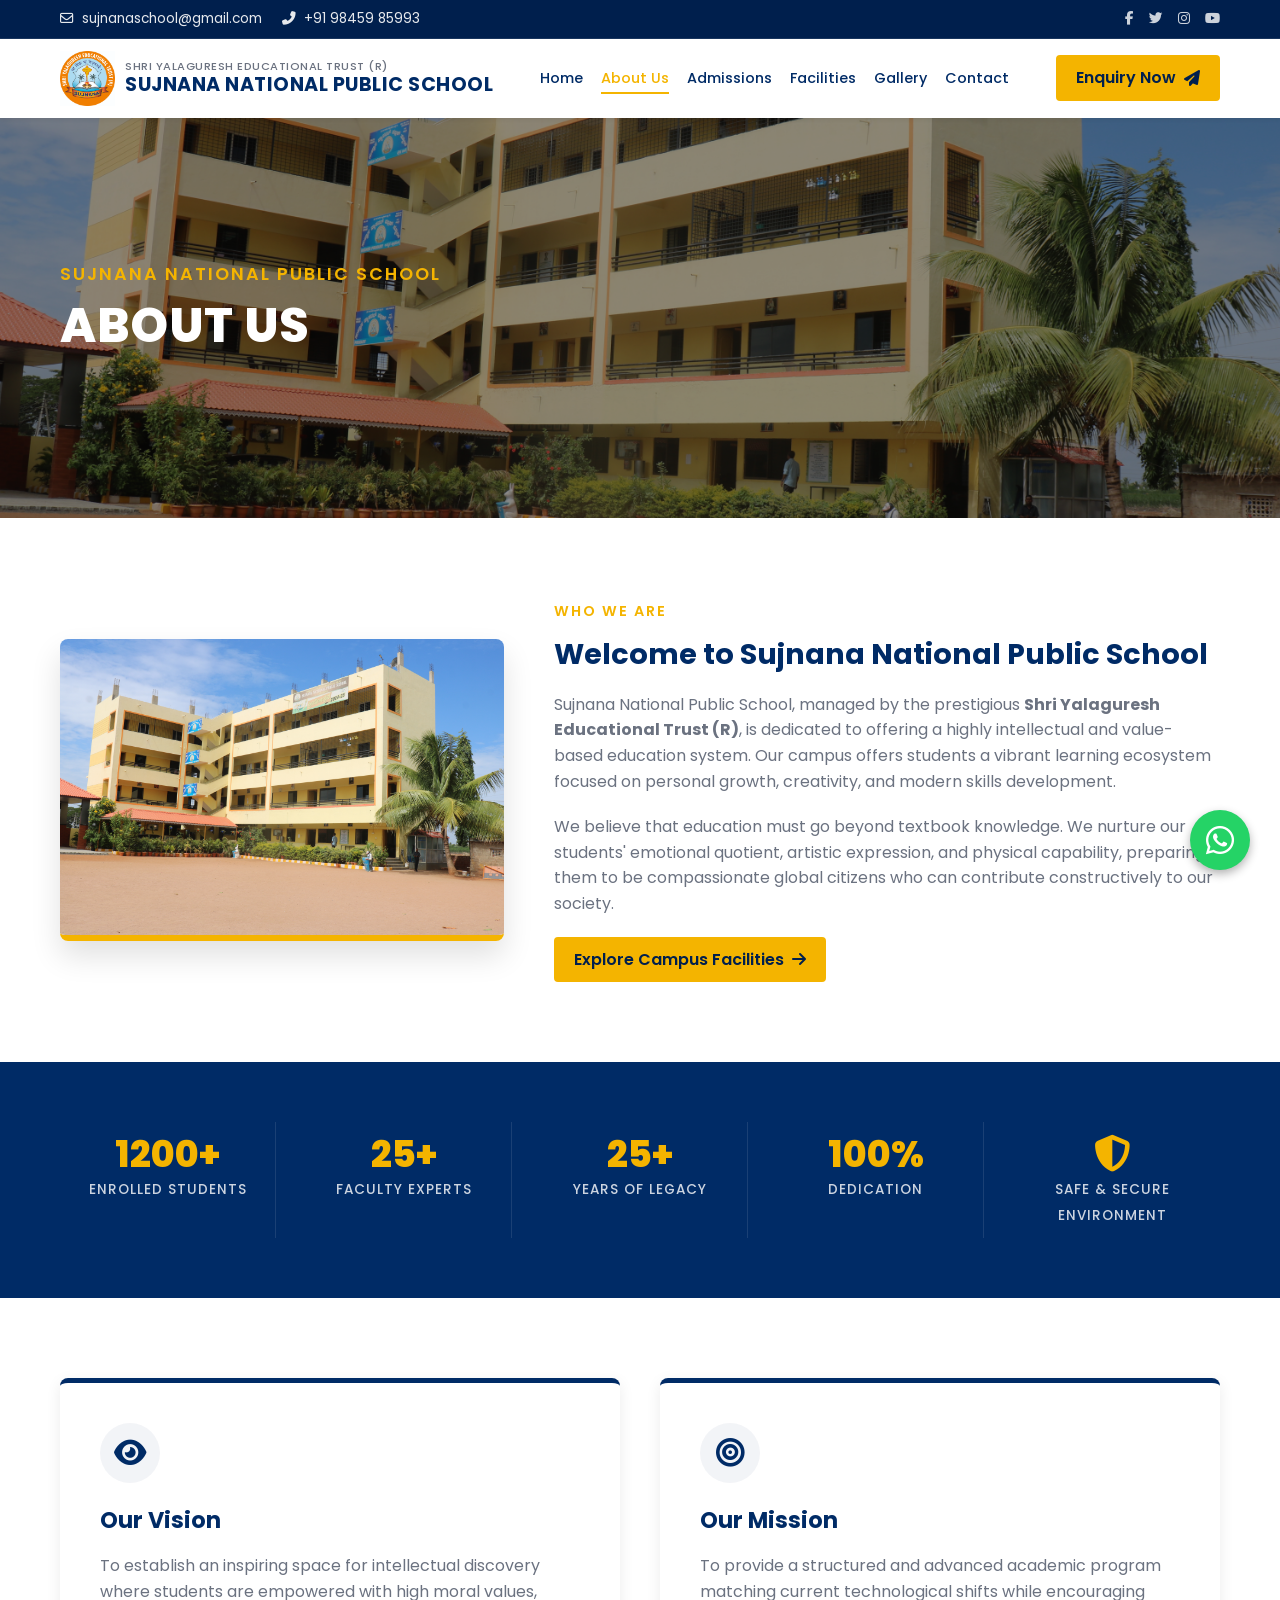
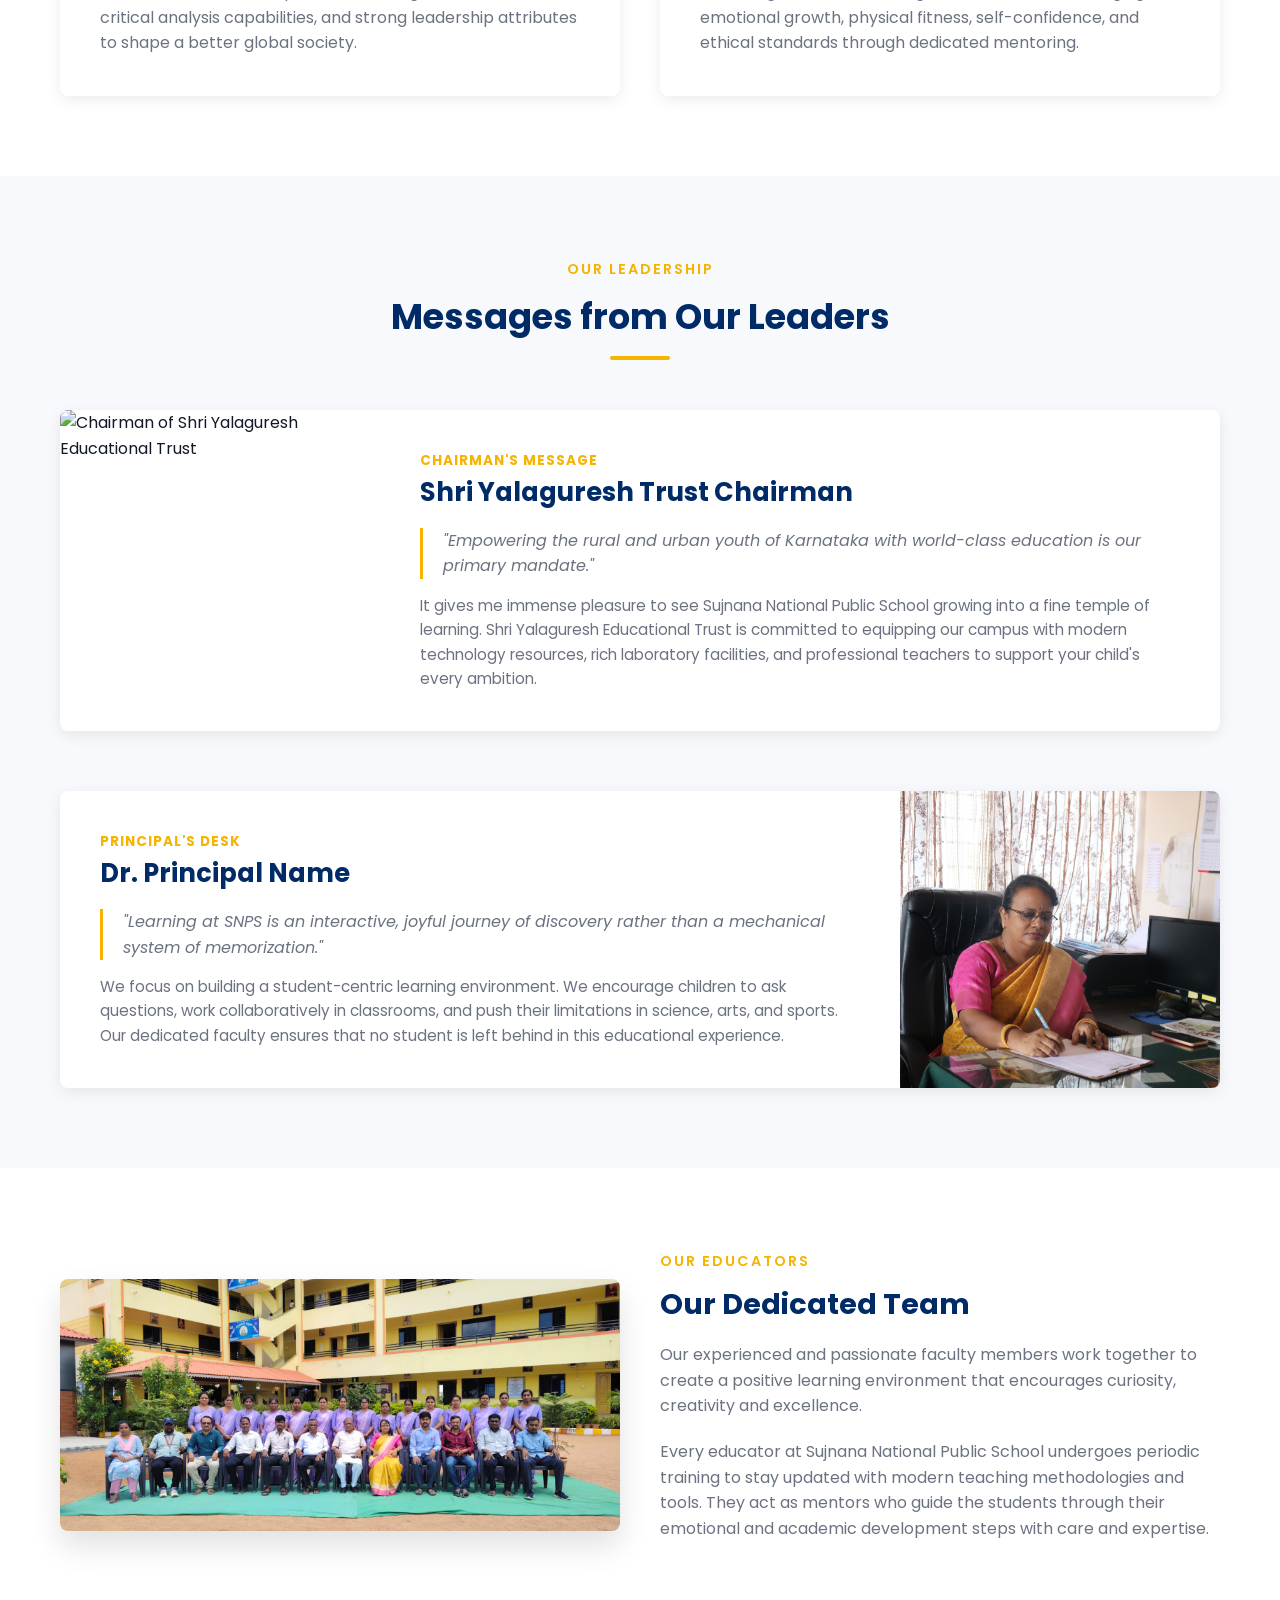
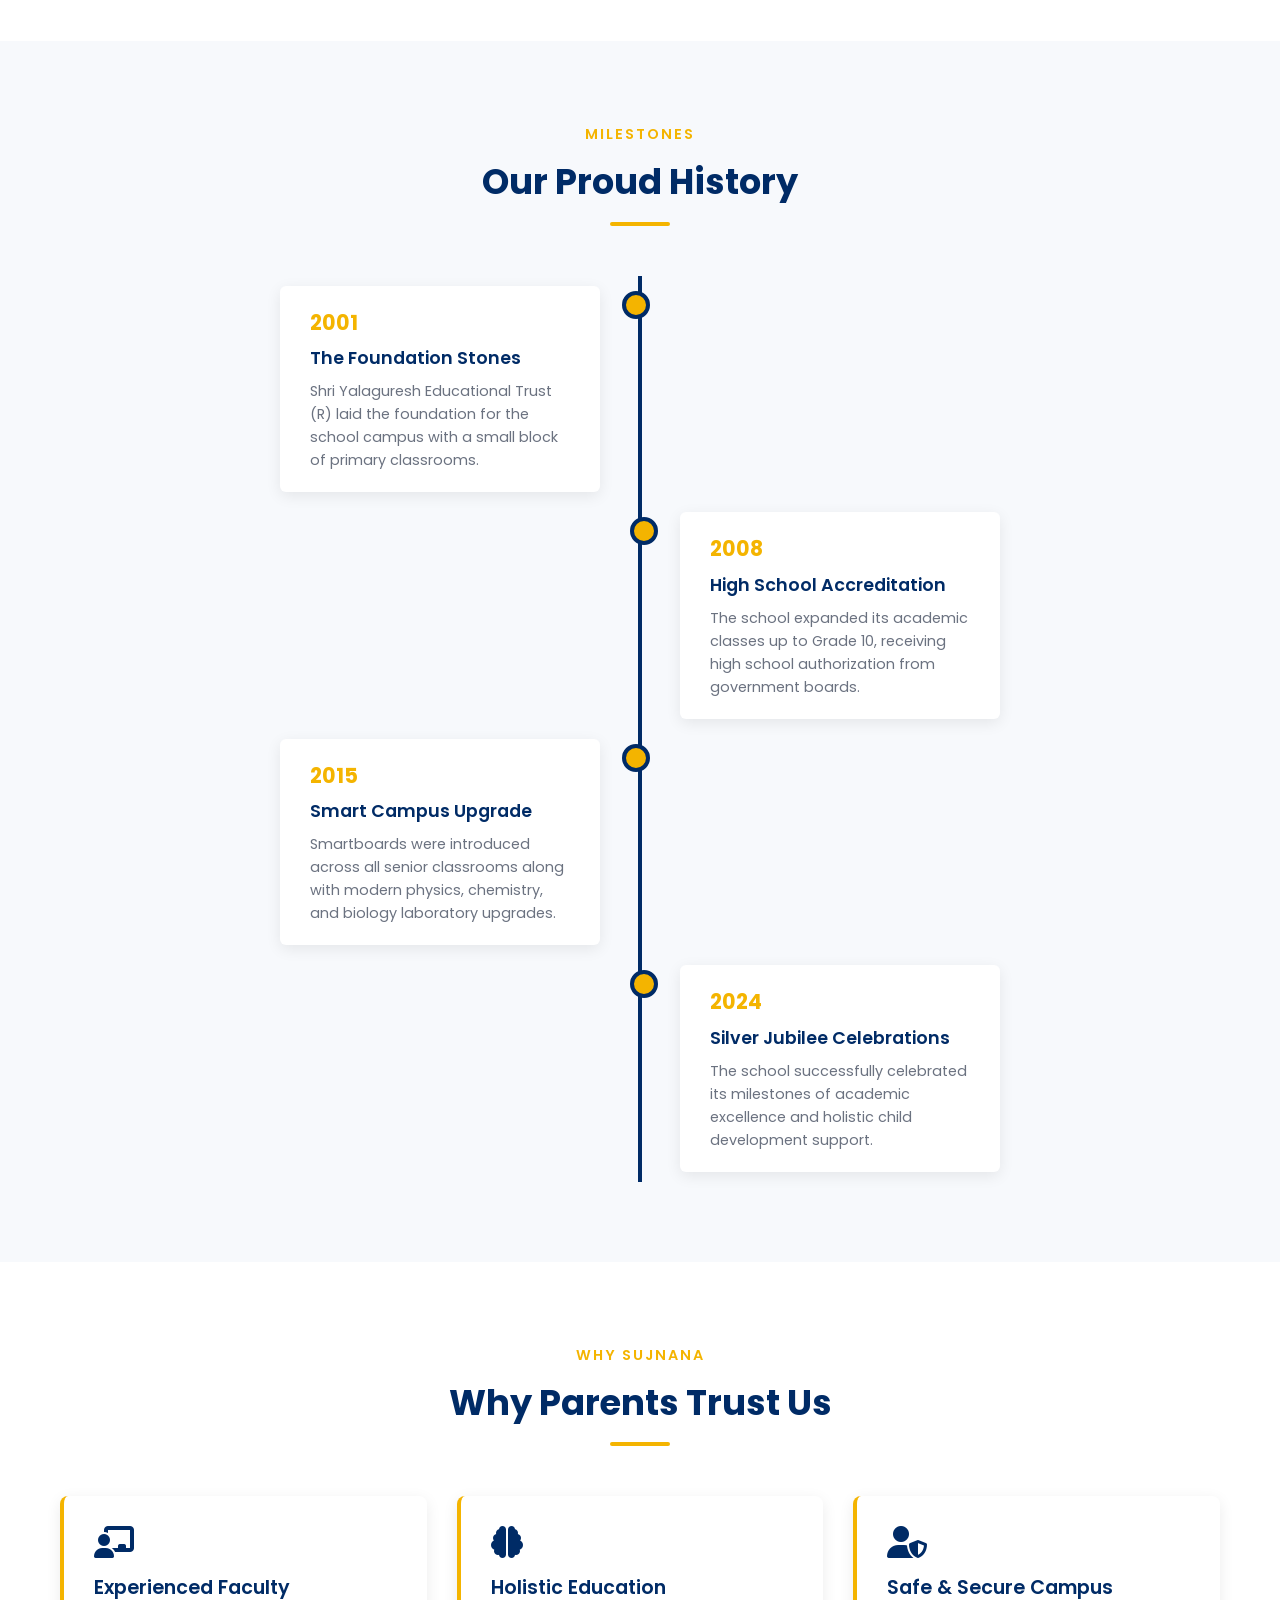
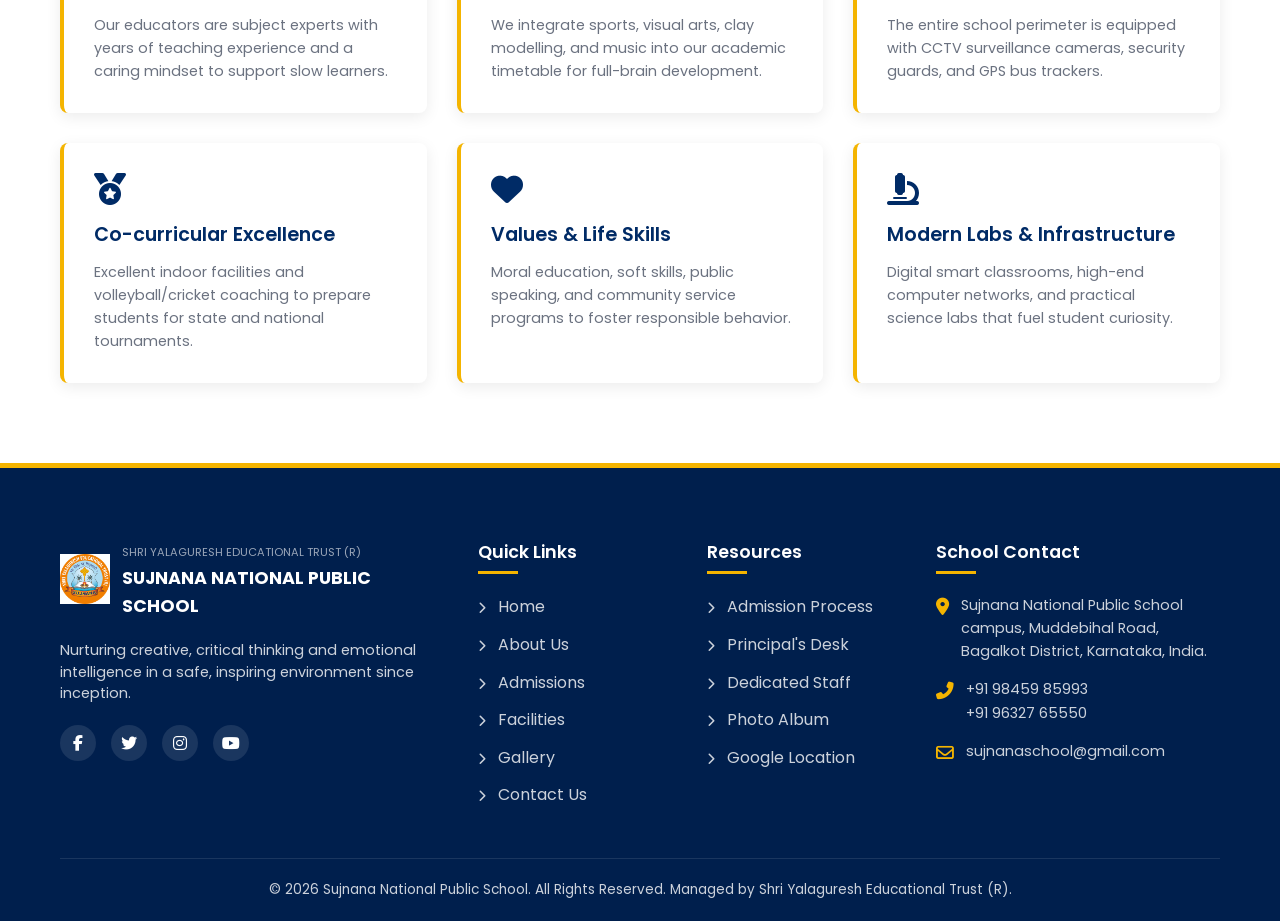
==== about.html @ 105ff8d1 "Initial commit of Sujnana National Public School website" ====
<!DOCTYPE html>
<html lang="en">

<head>
  <meta charset="UTF-8">
  <meta name="viewport" content="width=device-width, initial-scale=1.0">
  <title>About Us | Sujnana National Public School</title>
  <meta name="description"
    content="Discover our history, vision, mission, and the leadership messages from the Chairman and Principal of Sujnana National Public School.">
  <!-- Font Awesome CDN -->
  <link rel="stylesheet" href="https://cdnjs.cloudflare.com/ajax/libs/font-awesome/6.4.0/css/all.min.css">
  <!-- Style Sheet -->
  <link rel="stylesheet" href="css/style.css">
</head>

<body>

  <!-- Common Header -->
  <header>
    <!-- Top Bar -->
    <div class="top-bar">
      <div class="container">
        <div class="top-info">
          <a href="mailto:sujnanaschool@gmail.com"><i class="far fa-envelope"></i> sujnanaschool@gmail.com</a>
          <a href="tel:+919845985993"><i class="fas fa-phone-alt"></i> +91 98459 85993</a>
        </div>
        <div class="top-socials">
          <a href="#" target="_blank" aria-label="Facebook"><i class="fab fa-facebook-f"></i></a>
          <a href="#" target="_blank" aria-label="Twitter"><i class="fab fa-twitter"></i></a>
          <a href="#" target="_blank" aria-label="Instagram"><i class="fab fa-instagram"></i></a>
          <a href="#" target="_blank" aria-label="YouTube"><i class="fab fa-youtube"></i></a>
        </div>
      </div>
    </div>

    <!-- Main Navbar -->
    <div class="navbar-wrapper">
      <div class="container">
        <nav class="navbar">
          <!-- Logo & Brand Info -->
          <a href="index.html" class="logo-container">
            <img src="images/logo.jpeg" alt="Sujnana National Public School Logo" class="logo-img">
            <div class="logo-text">
              <span class="trust-name">Shri Yalaguresh Educational Trust (R)</span>
              <span class="school-name">SUJNANA NATIONAL PUBLIC SCHOOL</span>
            </div>
          </a>

          <!-- Navigation Menu -->
          <ul class="nav-menu">
            <li><a href="index.html" class="nav-link">Home</a></li>
            <li><a href="about.html" class="nav-link">About Us</a></li>
            <li><a href="admissions.html" class="nav-link">Admissions</a></li>
            <li><a href="facilities.html" class="nav-link">Facilities</a></li>
            <li><a href="gallery.html" class="nav-link">Gallery</a></li>
            <li><a href="contact.html" class="nav-link">Contact</a></li>
          </ul>

          <!-- Enquiry Now CTA -->
          <div class="nav-cta">
            <a href="contact.html" class="btn-yellow">Enquiry Now <i class="fas fa-paper-plane"></i></a>
          </div>

          <!-- Hamburger Button for Mobile -->
          <button class="hamburger" aria-label="Toggle Menu">
            <span></span>
            <span></span>
            <span></span>
          </button>
        </nav>
      </div>
    </div>
  </header>

  <!-- Mobile Navigation Drawer -->
  <div class="mobile-nav-overlay"></div>
  <div class="mobile-nav">
    <div class="mobile-menu">
      <a href="index.html" class="mobile-link">Home</a>
      <a href="about.html" class="mobile-link">About Us</a>
      <a href="admissions.html" class="mobile-link">Admissions</a>
      <a href="facilities.html" class="mobile-link">Facilities</a>
      <a href="gallery.html" class="mobile-link">Gallery</a>
      <a href="contact.html" class="mobile-link">Contact</a>
    </div>
    <a href="contact.html" class="btn-yellow" style="width: 100%; justify-content: center; margin-top: 20px;">Enquiry
      Now <i class="fas fa-paper-plane"></i></a>
  </div>

  <!-- Hero Banner -->
  <section class="hero-banner" style="background-image: url('images/IMG_0387.JPG');">
    <div class="container">
      <span class="hero-banner-subtitle">SUJNANA NATIONAL PUBLIC SCHOOL</span>
      <h1 class="hero-banner-title">ABOUT US</h1>
    </div>
  </section>

  <!-- About Intro Description -->
  <section class="about-intro">
    <div class="container">
      <div class="about-intro-grid">
        <img src="images/IMG_0387.JPG" alt="Sujnana School campus building" class="about-intro-image">
        <div class="about-content-text">
          <span class="section-subtitle">Who We Are</span>
          <h3>Welcome to Sujnana National Public School</h3>
          <p>Sujnana National Public School, managed by the prestigious <strong>Shri Yalaguresh Educational Trust
              (R)</strong>, is dedicated to offering a highly intellectual and value-based education system. Our campus
            offers students a vibrant learning ecosystem focused on personal growth, creativity, and modern skills
            development.</p>
          <p>We believe that education must go beyond textbook knowledge. We nurture our students' emotional quotient,
            artistic expression, and physical capability, preparing them to be compassionate global citizens who can
            contribute constructively to our society.</p>
          <a href="facilities.html" class="btn-yellow">Explore Campus Facilities <i class="fas fa-arrow-right"></i></a>
        </div>
      </div>
    </div>
  </section>

  <!-- Stats Grid Repeating -->
  <section class="about-stats" style="padding: 60px 0; background-color: var(--primary); color: var(--white);">
    <div class="container">
      <div class="stats-grid">
        <div class="stat-card">
          <span class="stat-number">1200+</span>
          <span class="stat-label">Enrolled Students</span>
        </div>
        <div class="stat-card">
          <span class="stat-number">25+</span>
          <span class="stat-label">Faculty Experts</span>
        </div>
        <div class="stat-card">
          <span class="stat-number">25+</span>
          <span class="stat-label">Years of Legacy</span>
        </div>
        <div class="stat-card">
          <span class="stat-number">100%</span>
          <span class="stat-label">Dedication</span>
        </div>
        <div class="stat-card">
          <span class="stat-number"><i class="fas fa-shield-alt"></i></span>
          <span class="stat-label">Safe & Secure Environment</span>
        </div>
      </div>
    </div>
  </section>

  <!-- Vision & Mission -->
  <section class="vision-mission">
    <div class="container">
      <div class="vision-mission-grid">
        <!-- Vision -->
        <div class="vision-mission-card">
          <div class="vision-mission-icon"><i class="fas fa-eye"></i></div>
          <h3>Our Vision</h3>
          <p>To establish an inspiring space for intellectual discovery where students are empowered with high moral
            values, critical analysis capabilities, and strong leadership attributes to shape a better global society.
          </p>
        </div>
        <!-- Mission -->
        <div class="vision-mission-card">
          <div class="vision-mission-icon"><i class="fas fa-bullseye"></i></div>
          <h3>Our Mission</h3>
          <p>To provide a structured and advanced academic program matching current technological shifts while
            encouraging emotional growth, physical fitness, self-confidence, and ethical standards through dedicated
            mentoring.</p>
        </div>
      </div>
    </div>
  </section>

  <!-- Leaders' Messages -->
  <section class="leaders-messages" id="principal">
    <div class="container">
      <div class="section-title-wrapper">
        <span class="section-subtitle">Our Leadership</span>
        <h2 class="section-title">Messages from Our Leaders</h2>
      </div>

      <div class="messages-flex">
        <!-- Chairman Message -->
        <div class="message-card">
          <div class="leader-img-wrapper">
            <img src="images/chairman.jpg" alt="Chairman of Shri Yalaguresh Educational Trust" class="leader-img">
          </div>
          <div class="message-content">
            <span class="leader-role">Chairman's Message</span>
            <h3 class="leader-name">Shri Yalaguresh Trust Chairman</h3>
            <p class="leader-quote">"Empowering the rural and urban youth of Karnataka with world-class education is our
              primary mandate."</p>
            <p class="leader-text">It gives me immense pleasure to see Sujnana National Public School growing into a
              fine temple of learning. Shri Yalaguresh Educational Trust is committed to equipping our campus with
              modern technology resources, rich laboratory facilities, and professional teachers to support your child's
              every ambition.</p>
          </div>
        </div>

        <!-- Principal Message -->
        <div class="message-card reverse">
          <div class="leader-img-wrapper">
            <img src="images/Prinicipal.JPG" alt="Principal of Sujnana National Public School" class="leader-img">
          </div>
          <div class="message-content">
            <span class="leader-role">Principal's Desk</span>
            <h3 class="leader-name">Dr. Principal Name</h3>
            <p class="leader-quote">"Learning at SNPS is an interactive, joyful journey of discovery rather than a
              mechanical system of memorization."</p>
            <p class="leader-text">We focus on building a student-centric learning environment. We encourage children to
              ask questions, work collaboratively in classrooms, and push their limitations in science, arts, and
              sports. Our dedicated faculty ensures that no student is left behind in this educational experience.</p>
          </div>
        </div>
      </div>
    </div>
  </section>

  <!-- Dedicated Team Section -->
  <section class="team-section" id="team">
    <div class="container">
      <div class="team-grid">
        <img src="images/staff-group.jpeg" alt="Sujnana National Public School Dedicated Faculty Team"
          class="team-image">
        <div class="team-info">
          <span class="section-subtitle">Our Educators</span>
          <h3>Our Dedicated Team</h3>
          <p>Our experienced and passionate faculty members work together to create a positive learning environment that
            encourages curiosity, creativity and excellence.</p>
          <p>Every educator at Sujnana National Public School undergoes periodic training to stay updated with modern
            teaching methodologies and tools. They act as mentors who guide the students through their emotional and
            academic development steps with care and expertise.</p>
        </div>
      </div>
    </div>
  </section>

  <!-- History Timeline -->
  <section class="history-section">
    <div class="container">
      <div class="section-title-wrapper">
        <span class="section-subtitle">Milestones</span>
        <h2 class="section-title">Our Proud History</h2>
      </div>

      <div class="timeline">
        <!-- Milestone 1 -->
        <div class="timeline-item left">
          <div class="timeline-content">
            <span class="timeline-year">2001</span>
            <h4 class="timeline-title">The Foundation Stones</h4>
            <p class="timeline-desc">Shri Yalaguresh Educational Trust (R) laid the foundation for the school campus
              with a small block of primary classrooms.</p>
          </div>
        </div>
        <!-- Milestone 2 -->
        <div class="timeline-item right">
          <div class="timeline-content">
            <span class="timeline-year">2008</span>
            <h4 class="timeline-title">High School Accreditation</h4>
            <p class="timeline-desc">The school expanded its academic classes up to Grade 10, receiving high school
              authorization from government boards.</p>
          </div>
        </div>
        <!-- Milestone 3 -->
        <div class="timeline-item left">
          <div class="timeline-content">
            <span class="timeline-year">2015</span>
            <h4 class="timeline-title">Smart Campus Upgrade</h4>
            <p class="timeline-desc">Smartboards were introduced across all senior classrooms along with modern physics,
              chemistry, and biology laboratory upgrades.</p>
          </div>
        </div>
        <!-- Milestone 4 -->
        <div class="timeline-item right">
          <div class="timeline-content">
            <span class="timeline-year">2024</span>
            <h4 class="timeline-title">Silver Jubilee Celebrations</h4>
            <p class="timeline-desc">The school successfully celebrated its milestones of academic excellence and
              holistic child development support.</p>
          </div>
        </div>
      </div>
    </div>
  </section>

  <!-- Why Choose Us -->
  <section class="why-choose-us">
    <div class="container">
      <div class="section-title-wrapper">
        <span class="section-subtitle">Why Sujnana</span>
        <h2 class="section-title">Why Parents Trust Us</h2>
      </div>

      <div class="why-grid">
        <!-- Reason 1 -->
        <div class="why-card">
          <i class="fas fa-chalkboard-teacher"></i>
          <h3>Experienced Faculty</h3>
          <p>Our educators are subject experts with years of teaching experience and a caring mindset to support slow
            learners.</p>
        </div>
        <!-- Reason 2 -->
        <div class="why-card">
          <i class="fas fa-brain"></i>
          <h3>Holistic Education</h3>
          <p>We integrate sports, visual arts, clay modelling, and music into our academic timetable for full-brain
            development.</p>
        </div>
        <!-- Reason 3 -->
        <div class="why-card">
          <i class="fas fa-user-shield"></i>
          <h3>Safe & Secure Campus</h3>
          <p>The entire school perimeter is equipped with CCTV surveillance cameras, security guards, and GPS bus
            trackers.</p>
        </div>
        <!-- Reason 4 -->
        <div class="why-card">
          <i class="fas fa-medal"></i>
          <h3>Co-curricular Excellence</h3>
          <p>Excellent indoor facilities and volleyball/cricket coaching to prepare students for state and national
            tournaments.</p>
        </div>
        <!-- Reason 5 -->
        <div class="why-card">
          <i class="fas fa-heart"></i>
          <h3>Values & Life Skills</h3>
          <p>Moral education, soft skills, public speaking, and community service programs to foster responsible
            behavior.</p>
        </div>
        <!-- Reason 6 -->
        <div class="why-card">
          <i class="fas fa-microscope"></i>
          <h3>Modern Labs & Infrastructure</h3>
          <p>Digital smart classrooms, high-end computer networks, and practical science labs that fuel student
            curiosity.</p>
        </div>
      </div>
    </div>
  </section>

  <!-- Common Footer -->
  <footer class="footer">
    <div class="container">
      <div class="footer-grid">
        <div class="footer-col-about">
          <div class="footer-logo-container">
            <img src="images/logo.jpeg" alt="SNPS Logo" class="footer-logo-img">
            <div>
              <span class="footer-trust-name">Shri Yalaguresh Educational Trust (R)</span>
              <h4 class="footer-school-name">SUJNANA NATIONAL PUBLIC SCHOOL</h4>
            </div>
          </div>
          <p class="footer-tagline">Nurturing creative, critical thinking and emotional intelligence in a safe,
            inspiring environment since inception.</p>
          <div class="footer-socials">
            <a href="#" target="_blank" aria-label="Facebook"><i class="fab fa-facebook-f"></i></a>
            <a href="#" target="_blank" aria-label="Twitter"><i class="fab fa-twitter"></i></a>
            <a href="#" target="_blank" aria-label="Instagram"><i class="fab fa-instagram"></i></a>
            <a href="#" target="_blank" aria-label="YouTube"><i class="fab fa-youtube"></i></a>
          </div>
        </div>

        <div>
          <h4 class="footer-col-title">Quick Links</h4>
          <ul class="footer-links">
            <li><a href="index.html"><i class="fas fa-chevron-right" style="font-size: 0.75rem; margin-right: 8px;"></i>
                Home</a></li>
            <li><a href="about.html"><i class="fas fa-chevron-right" style="font-size: 0.75rem; margin-right: 8px;"></i>
                About Us</a></li>
            <li><a href="admissions.html"><i class="fas fa-chevron-right"
                  style="font-size: 0.75rem; margin-right: 8px;"></i> Admissions</a></li>
            <li><a href="facilities.html"><i class="fas fa-chevron-right"
                  style="font-size: 0.75rem; margin-right: 8px;"></i> Facilities</a></li>
            <li><a href="gallery.html"><i class="fas fa-chevron-right"
                  style="font-size: 0.75rem; margin-right: 8px;"></i> Gallery</a></li>
            <li><a href="contact.html"><i class="fas fa-chevron-right"
                  style="font-size: 0.75rem; margin-right: 8px;"></i> Contact Us</a></li>
          </ul>
        </div>

        <div>
          <h4 class="footer-col-title">Resources</h4>
          <ul class="footer-links">
            <li><a href="admissions.html#process"><i class="fas fa-chevron-right"
                  style="font-size: 0.75rem; margin-right: 8px;"></i> Admission Process</a></li>
            <li><a href="about.html#principal"><i class="fas fa-chevron-right"
                  style="font-size: 0.75rem; margin-right: 8px;"></i> Principal's Desk</a></li>
            <li><a href="about.html#team"><i class="fas fa-chevron-right"
                  style="font-size: 0.75rem; margin-right: 8px;"></i> Dedicated Staff</a></li>
            <li><a href="gallery.html#photos"><i class="fas fa-chevron-right"
                  style="font-size: 0.75rem; margin-right: 8px;"></i> Photo Album</a></li>
            <li><a href="contact.html#map"><i class="fas fa-chevron-right"
                  style="font-size: 0.75rem; margin-right: 8px;"></i> Google Location</a></li>
          </ul>
        </div>

        <div>
          <h4 class="footer-col-title">School Contact</h4>
          <div class="footer-contact-info">
            <div class="footer-contact-item">
              <i class="fas fa-map-marker-alt"></i>
              <span>Sujnana National Public School campus, Muddebihal Road, Bagalkot District, Karnataka, India.</span>
            </div>
            <div class="footer-contact-item">
              <i class="fas fa-phone-alt"></i>
              <span>+91 98459 85993<br>+91 96327 65550</span>
            </div>
            <div class="footer-contact-item">
              <i class="far fa-envelope"></i>
              <span>sujnanaschool@gmail.com</span>
            </div>
          </div>
        </div>
      </div>

      <div class="footer-bottom">
        <p>&copy; 2026 Sujnana National Public School. All Rights Reserved. Managed by Shri Yalaguresh Educational Trust
          (R).</p>
      </div>
    </div>
  </footer>

  <!-- Floating WhatsApp Widget -->
  <a href="https://wa.me/919845985993" class="whatsapp-float" target="_blank" aria-label="WhatsApp Contact">
    <i class="fab fa-whatsapp"></i>
  </a>

  <!-- Back to Top Button -->
  <button class="back-to-top" aria-label="Back to Top">
    <i class="fas fa-chevron-up"></i>
  </button>

  <script src="js/script.js"></script>
</body>

</html>
---- css/style.css ----
/* Sujnana National Public School - style.css */
@import url('https://fonts.googleapis.com/css2?family=Poppins:wght@300;400;500;600;700;800&display=swap');

:root {
  --primary: #002b66;
  --primary-rgb: 0, 43, 102;
  --dark: #001f4d;
  --yellow: #f4b400;
  --yellow-hover: #d99e00;
  --white: #ffffff;
  --light: #f7f9fc;
  --text: #111827;
  --text-muted: #6b7280;
  --border: #e5e7eb;
  --shadow-sm: 0 2px 4px rgba(0,0,0,0.05);
  --shadow: 0 4px 15px rgba(0,0,0,0.08);
  --shadow-lg: 0 15px 30px rgba(0,0,0,0.12);
  --transition: all 0.3s cubic-bezier(0.4, 0, 0.2, 1);
  --font: 'Poppins', sans-serif;
  --max-width: 1200px;
}

/* Reset and Global Styles */
* {
  margin: 0;
  padding: 0;
  box-sizing: border-box;
}

html {
  scroll-behavior: smooth;
}

body {
  font-family: var(--font);
  color: var(--text);
  background-color: var(--white);
  line-height: 1.6;
  overflow-x: hidden;
}

a {
  text-decoration: none;
  color: inherit;
  transition: var(--transition);
}

img {
  max-width: 100%;
  height: auto;
  display: block;
}

ul {
  list-style: none;
}

button, input, select, textarea {
  font-family: inherit;
  font-size: inherit;
}

/* Container */
.container {
  width: 100%;
  max-width: var(--max-width);
  margin: 0 auto;
  padding: 0 20px;
}

/* Section Common Styles */
section {
  padding: 80px 0;
}

.section-title-wrapper {
  text-align: center;
  margin-bottom: 50px;
}

.section-subtitle {
  color: var(--yellow);
  font-weight: 600;
  text-transform: uppercase;
  letter-spacing: 2px;
  font-size: 0.9rem;
  margin-bottom: 8px;
  display: inline-block;
}

.section-title {
  color: var(--primary);
  font-size: 2.2rem;
  font-weight: 700;
  position: relative;
  padding-bottom: 15px;
}

.section-title::after {
  content: '';
  position: absolute;
  bottom: 0;
  left: 50%;
  transform: translateX(-50%);
  width: 60px;
  height: 4px;
  background-color: var(--yellow);
  border-radius: 2px;
}

/* Common Header Styles */
header {
  position: relative;
  z-index: 1000;
}

/* Top Bar */
.top-bar {
  background-color: var(--dark);
  color: var(--white);
  padding: 8px 0;
  font-size: 0.85rem;
  border-bottom: 1px solid rgba(255, 255, 255, 0.1);
}

.top-bar .container {
  display: flex;
  justify-content: space-between;
  align-items: center;
}

.top-info {
  display: flex;
  gap: 20px;
}

.top-info a {
  display: flex;
  align-items: center;
  gap: 8px;
  opacity: 0.9;
}

.top-info a:hover {
  color: var(--yellow);
  opacity: 1;
}

.top-socials {
  display: flex;
  gap: 15px;
}

.top-socials a {
  opacity: 0.8;
}

.top-socials a:hover {
  color: var(--yellow);
  opacity: 1;
  transform: translateY(-2px);
}

/* Main Navbar */
.navbar-wrapper {
  background-color: var(--white);
  box-shadow: var(--shadow-sm);
  position: sticky;
  top: 0;
  z-index: 999;
}

.navbar-wrapper.sticky {
  box-shadow: var(--shadow);
  border-bottom: 2px solid var(--yellow);
}

.navbar {
  display: flex;
  justify-content: space-between;
  align-items: center;
  padding: 12px 0;
  width: 100%;
}

.logo-container {
  display: flex;
  align-items: center;
  gap: 10px;
  flex-shrink: 0;
}

.logo-img {
  height: 55px;
  width: auto;
  flex-shrink: 0;
}

.logo-text {
  display: flex;
  flex-direction: column;
}

.trust-name {
  font-size: 0.7rem;
  font-weight: 500;
  color: var(--text-muted);
  text-transform: uppercase;
  letter-spacing: 0.5px;
  line-height: 1.2;
}

.school-name {
  font-size: 1.2rem;
  font-weight: 700;
  color: var(--primary);
  line-height: 1.2;
  letter-spacing: 0.5px;
  white-space: nowrap;
}

/* Navigation Links */
.nav-menu {
  display: flex;
  align-items: center;
  gap: 18px;
  flex-shrink: 0;
}

.nav-link {
  color: var(--primary);
  font-weight: 500;
  font-size: 0.9rem;
  position: relative;
  padding: 6px 0;
  white-space: nowrap;
}

.nav-link::after {
  content: '';
  position: absolute;
  bottom: 0;
  left: 0;
  width: 0;
  height: 2px;
  background-color: var(--yellow);
  transition: var(--transition);
}

.nav-link:hover::after,
.nav-link.active::after {
  width: 100%;
}

.nav-link.active {
  color: var(--yellow);
}

/* Header CTAs */
.nav-cta {
  display: flex;
  align-items: center;
  gap: 15px;
  flex-shrink: 0;
}

.btn-yellow {
  background-color: var(--yellow);
  color: var(--dark);
  font-weight: 600;
  padding: 8px 18px;
  border-radius: 4px;
  border: 2px solid var(--yellow);
  cursor: pointer;
  display: inline-flex;
  align-items: center;
  justify-content: center;
  gap: 8px;
  white-space: nowrap;
}

.btn-yellow:hover {
  background-color: transparent;
  color: var(--primary);
  border-color: var(--yellow);
}

.btn-primary {
  background-color: var(--primary);
  color: var(--white);
  font-weight: 600;
  padding: 10px 24px;
  border-radius: 4px;
  border: 2px solid var(--primary);
  cursor: pointer;
  display: inline-flex;
  align-items: center;
  gap: 8px;
}

.btn-primary:hover {
  background-color: transparent;
  color: var(--primary);
}

/* Mobile Hamburger Menu */
.hamburger {
  display: none;
  cursor: pointer;
  background: transparent;
  border: none;
  padding: 8px;
  z-index: 1005;
  outline: none;
  flex-direction: column;
  justify-content: center;
  align-items: center;
}

.hamburger span {
  display: block;
  width: 25px;
  height: 3px;
  background-color: var(--primary);
  margin-bottom: 5px;
  transition: var(--transition);
  transform-origin: center;
}

.hamburger span:last-child {
  margin-bottom: 0;
}

/* Active Hamburger X Animation */
.hamburger.active span:nth-child(1) {
  transform: translateY(8px) rotate(45deg);
}

.hamburger.active span:nth-child(2) {
  opacity: 0;
}

.hamburger.active span:nth-child(3) {
  transform: translateY(-8px) rotate(-45deg);
}

/* Mobile Navigation Overlay */
.mobile-nav {
  position: fixed;
  top: 0;
  right: -100%;
  width: 80%;
  max-width: 320px;
  height: 100vh;
  background-color: var(--white);
  z-index: 1000;
  box-shadow: var(--shadow-lg);
  padding: 80px 30px 40px;
  display: flex;
  flex-direction: column;
  gap: 30px;
  transition: var(--transition);
}

.mobile-nav.active {
  right: 0;
}

.mobile-nav-overlay {
  position: fixed;
  top: 0;
  left: 0;
  width: 100%;
  height: 100vh;
  background-color: rgba(0,0,0,0.5);
  z-index: 999;
  opacity: 0;
  visibility: hidden;
  transition: var(--transition);
}

.mobile-nav-overlay.active {
  opacity: 1;
  visibility: visible;
}

.mobile-menu {
  display: flex;
  flex-direction: column;
  gap: 20px;
}

.mobile-link {
  font-size: 1.1rem;
  font-weight: 600;
  color: var(--primary);
  display: block;
  padding-bottom: 5px;
  border-bottom: 1px solid var(--border);
}

.mobile-link.active {
  color: var(--yellow);
  border-bottom-color: var(--yellow);
}

/* Hero Banner Layout */
.hero-banner {
  height: 400px;
  background-size: cover;
  background-position: center;
  position: relative;
  display: flex;
  align-items: center;
  color: var(--white);
}

.hero-banner::before {
  content: '';
  position: absolute;
  top: 0;
  left: 0;
  width: 100%;
  height: 100%;
  background: rgba(0, 0, 0, 0.45);
}

.hero-banner .container {
  position: relative;
  z-index: 10;
}

.hero-banner-title {
  font-size: 3rem;
  font-weight: 800;
  text-transform: uppercase;
  margin-bottom: 10px;
  letter-spacing: 1px;
}

.hero-banner-subtitle {
  color: var(--yellow);
  font-size: 1.1rem;
  font-weight: 600;
  letter-spacing: 2px;
  text-transform: uppercase;
}

/* Common Footer */
.footer {
  background-color: var(--dark);
  color: rgba(255,255,255,0.8);
  padding: 70px 0 20px;
  border-top: 5px solid var(--yellow);
}

.footer-grid {
  display: grid;
  grid-template-columns: 2fr 1fr 1fr 1.5fr;
  gap: 40px;
  margin-bottom: 50px;
}

.footer-col-about {
  display: flex;
  flex-direction: column;
  gap: 20px;
}

.footer-logo-container {
  display: flex;
  align-items: center;
  gap: 12px;
}

.footer-logo-img {
  height: 50px;
  width: auto;
}

.footer-trust-name {
  font-size: 0.7rem;
  color: rgba(255,255,255,0.6);
  text-transform: uppercase;
}

.footer-school-name {
  font-size: 1.1rem;
  font-weight: 700;
  color: var(--white);
}

.footer-tagline {
  font-size: 0.9rem;
  line-height: 1.5;
}

.footer-socials {
  display: flex;
  gap: 15px;
}

.footer-socials a {
  display: flex;
  justify-content: center;
  align-items: center;
  width: 36px;
  height: 36px;
  background-color: rgba(255,255,255,0.1);
  border-radius: 50%;
  color: var(--white);
}

.footer-socials a:hover {
  background-color: var(--yellow);
  color: var(--dark);
  transform: translateY(-3px);
}

.footer-col-title {
  color: var(--white);
  font-size: 1.1rem;
  font-weight: 600;
  margin-bottom: 20px;
  position: relative;
  padding-bottom: 8px;
}

.footer-col-title::after {
  content: '';
  position: absolute;
  bottom: 0;
  left: 0;
  width: 40px;
  height: 3px;
  background-color: var(--yellow);
}

.footer-links {
  display: flex;
  flex-direction: column;
  gap: 12px;
}

.footer-links a:hover {
  color: var(--yellow);
  padding-left: 5px;
}

.footer-contact-info {
  display: flex;
  flex-direction: column;
  gap: 15px;
}

.footer-contact-item {
  display: flex;
  align-items: flex-start;
  gap: 12px;
  font-size: 0.9rem;
}

.footer-contact-item i {
  color: var(--yellow);
  font-size: 1.1rem;
  margin-top: 4px;
}

.footer-bottom {
  text-align: center;
  padding-top: 20px;
  border-top: 1px solid rgba(255,255,255,0.1);
  font-size: 0.85rem;
}

/* Floating WhatsApp Button */
.whatsapp-float {
  position: fixed;
  bottom: 30px;
  right: 30px;
  background-color: #25d366;
  color: white;
  width: 60px;
  height: 60px;
  border-radius: 50%;
  display: flex;
  justify-content: center;
  align-items: center;
  box-shadow: 0 4px 10px rgba(0,0,0,0.3);
  z-index: 998;
  font-size: 2rem;
  transition: var(--transition);
}

.whatsapp-float:hover {
  transform: scale(1.1) rotate(10deg);
  background-color: #20ba5a;
}

/* Back to Top Button */
.back-to-top {
  position: fixed;
  bottom: 100px;
  right: 30px;
  background-color: var(--primary);
  color: var(--white);
  width: 45px;
  height: 45px;
  border-radius: 50%;
  display: flex;
  justify-content: center;
  align-items: center;
  box-shadow: 0 4px 10px rgba(0,0,0,0.2);
  z-index: 998;
  font-size: 1.2rem;
  opacity: 0;
  visibility: hidden;
  transition: var(--transition);
  border: none;
  cursor: pointer;
}

.back-to-top.show {
  opacity: 1;
  visibility: visible;
}

.back-to-top:hover {
  background-color: var(--yellow);
  color: var(--dark);
  transform: translateY(-3px);
}


/* ==================== HOME PAGE ==================== */

/* Hero Banner Home */
/* Hero Banner Home */
.home-hero {
  height: 650px;
  position: relative;
  display: flex;
  align-items: center;
  color: var(--white);
  overflow: hidden;
}

/* Dark Overlay on video and images (no blue tint) */
.hero-overlay {
  position: absolute;
  top: 0;
  left: 0;
  width: 100%;
  height: 100%;
  background: rgba(0, 0, 0, 0.45);
  z-index: 2;
  pointer-events: none;
  transition: opacity 0.8s ease, visibility 0.8s ease;
}

.hero-overlay.hidden {
  opacity: 0;
  visibility: hidden;
}

/* Background Video Styling */
.hero-bg-video {
  position: absolute;
  top: 0;
  left: 0;
  width: 100%;
  height: 100%;
  object-fit: cover;
  z-index: 1;
  opacity: 0;
  transition: opacity 0.8s ease-in-out;
}

.hero-bg-video.active {
  opacity: 1;
}

/* Background Image Slider */
.hero-slider {
  position: absolute;
  top: 0;
  left: 0;
  width: 100%;
  height: 100%;
  z-index: 1;
}

.hero-slide {
  position: absolute;
  top: 0;
  left: 0;
  width: 100%;
  height: 100%;
  background-size: cover;
  background-position: center;
  opacity: 0;
  transition: opacity 0.8s ease-in-out;
}

.hero-slide.active {
  opacity: 1;
}

/* Hero Content z-index adjustment */
.hero-content-container {
  position: relative;
  z-index: 3;
  max-width: 900px;
  transition: opacity 0.8s ease, visibility 0.8s ease;
}

.hero-content-container.hidden {
  opacity: 0;
  visibility: hidden;
}

/* Slider Navigation UI */
.hero-slider-nav {
  position: absolute;
  bottom: 40px;
  left: 50%;
  transform: translateX(-50%);
  display: flex;
  align-items: center;
  gap: 20px;
  z-index: 4;
  opacity: 0;
  visibility: hidden;
  transition: opacity 0.5s ease, visibility 0.5s ease;
}

.hero-slider-nav.active {
  opacity: 1;
  visibility: visible;
}

.hero-nav-arrow {
  background: transparent;
  border: 1.5px solid rgba(255, 255, 255, 0.4);
  color: var(--white);
  width: 40px;
  height: 40px;
  border-radius: 50%;
  cursor: pointer;
  display: flex;
  justify-content: center;
  align-items: center;
  transition: var(--transition);
}

.hero-nav-arrow:hover {
  border-color: var(--yellow);
  color: var(--yellow);
  background-color: rgba(255, 255, 255, 0.05);
}

.hero-slider-dots {
  display: flex;
  gap: 8px;
}

.hero-dot {
  width: 10px;
  height: 10px;
  border-radius: 50%;
  background-color: rgba(255, 255, 255, 0.4);
  cursor: pointer;
  transition: var(--transition);
}

.hero-dot.active {
  background-color: var(--yellow);
  width: 25px;
  border-radius: 5px;
}

.home-hero-badge {
  background-color: var(--yellow);
  color: var(--dark);
  padding: 6px 15px;
  font-weight: 700;
  font-size: 0.85rem;
  text-transform: uppercase;
  letter-spacing: 2px;
  border-radius: 4px;
  display: inline-block;
  margin-bottom: 20px;
}

.home-hero h1 {
  font-size: 3.5rem;
  line-height: 1.2;
  font-weight: 800;
  margin-bottom: 20px;
  text-transform: uppercase;
}

.home-hero p {
  font-size: 1.2rem;
  margin-bottom: 35px;
  opacity: 0.9;
  font-weight: 300;
}

/* Stats Section */
.stats {
  background-color: var(--primary);
  color: var(--white);
  padding: 60px 0;
  position: relative;
  margin-top: -50px;
  z-index: 20;
  border-radius: 8px;
  box-shadow: var(--shadow-lg);
}

.stats-grid {
  display: grid;
  grid-template-columns: repeat(5, 1fr);
  gap: 20px;
  text-align: center;
}

.stat-card {
  border-right: 1px solid rgba(255, 255, 255, 0.1);
  padding: 10px 0;
}

.stat-card:last-child {
  border-right: none;
}

.stat-number {
  font-size: 2.3rem;
  font-weight: 800;
  color: var(--yellow);
  display: block;
  line-height: 1.2;
}

.stat-label {
  font-size: 0.85rem;
  text-transform: uppercase;
  letter-spacing: 1px;
  color: rgba(255, 255, 255, 0.8);
  font-weight: 500;
}

/* SSLC Toppers Section */
.toppers-grid {
  display: grid;
  grid-template-columns: repeat(5, 1fr);
  gap: 20px;
  margin-bottom: 40px;
}

.topper-card {
  background-color: var(--white);
  border-radius: 8px;
  overflow: hidden;
  box-shadow: var(--shadow);
  border-bottom: 4px solid var(--primary);
  text-align: center;
  transition: var(--transition);
}

.topper-card:hover {
  transform: translateY(-8px);
  box-shadow: var(--shadow-lg);
  border-bottom-color: var(--yellow);
}

.topper-img-wrapper {
  position: relative;
  padding-top: 100%;
}

.topper-img {
  position: absolute;
  top: 0;
  left: 0;
  width: 100%;
  height: 100%;
  object-fit: cover;
}

.topper-info {
  padding: 15px;
}

.topper-rank {
  display: inline-block;
  background-color: var(--yellow);
  color: var(--dark);
  font-weight: 700;
  font-size: 0.75rem;
  padding: 2px 8px;
  border-radius: 20px;
  margin-bottom: 8px;
}

.topper-name {
  font-size: 0.95rem;
  font-weight: 600;
  color: var(--primary);
  margin-bottom: 4px;
}

.topper-percentage {
  font-size: 1.1rem;
  font-weight: 700;
  color: var(--text);
}

.toppers-cta {
  text-align: center;
}

/* Latest News & Events */
.news-events {
  background-color: var(--light);
}

.events-list {
  display: flex;
  flex-direction: column;
  gap: 25px;
  margin-bottom: 40px;
}

.event-row {
  background-color: var(--white);
  border-radius: 8px;
  overflow: hidden;
  box-shadow: var(--shadow-sm);
  display: flex;
  transition: var(--transition);
  border-left: 4px solid var(--primary);
}

.event-row:hover {
  box-shadow: var(--shadow);
  transform: translateX(5px);
  border-left-color: var(--yellow);
}

.event-date-box {
  background-color: var(--primary);
  color: var(--white);
  padding: 20px 25px;
  display: flex;
  flex-direction: column;
  justify-content: center;
  align-items: center;
  min-width: 120px;
  text-align: center;
}

.event-date-day {
  font-size: 1.8rem;
  font-weight: 700;
  line-height: 1;
}

.event-date-month {
  font-size: 0.9rem;
  text-transform: uppercase;
  letter-spacing: 1px;
}

.event-thumbnail {
  width: 150px;
  min-width: 150px;
  height: auto;
  object-fit: cover;
}

.event-details {
  padding: 20px;
  display: flex;
  flex-direction: column;
  justify-content: center;
  flex-grow: 1;
}

.event-title {
  color: var(--primary);
  font-size: 1.2rem;
  font-weight: 600;
  margin-bottom: 8px;
}

.event-desc {
  color: var(--text-muted);
  font-size: 0.9rem;
  margin-bottom: 0;
}

.view-all-wrapper {
  text-align: center;
}

.view-all-link {
  color: var(--primary);
  font-weight: 600;
  display: inline-flex;
  align-items: center;
  gap: 8px;
}

.view-all-link:hover {
  color: var(--yellow);
}

/* Proud Achievements */
.achievements-grid {
  display: grid;
  grid-template-columns: repeat(4, 1fr);
  gap: 25px;
}

.achievement-card {
  background-color: var(--white);
  border-radius: 8px;
  overflow: hidden;
  box-shadow: var(--shadow);
  transition: var(--transition);
}

.achievement-card:hover {
  transform: translateY(-8px);
  box-shadow: var(--shadow-lg);
}

.achievement-img-wrapper {
  position: relative;
  padding-top: 60%;
}

.achievement-img {
  position: absolute;
  top: 0;
  left: 0;
  width: 100%;
  height: 100%;
  object-fit: cover;
}

.achievement-content {
  padding: 20px;
  position: relative;
}

.achievement-icon-badge {
  position: absolute;
  top: -25px;
  right: 20px;
  width: 50px;
  height: 50px;
  background-color: var(--yellow);
  color: var(--dark);
  border-radius: 50%;
  display: flex;
  justify-content: center;
  align-items: center;
  font-size: 1.2rem;
  box-shadow: var(--shadow);
  border: 3px solid var(--white);
}

.achievement-title {
  font-size: 1.1rem;
  color: var(--primary);
  font-weight: 600;
  margin-bottom: 10px;
  margin-top: 5px;
}

.achievement-desc {
  font-size: 0.85rem;
  color: var(--text-muted);
}

/* Achievements Slider for Mobile */
.achievement-mobile-slider {
  display: none;
  position: relative;
  width: 100%;
  border-radius: 8px;
  overflow: hidden;
}

.achievement-slide {
  display: none;
}

.achievement-slide.active {
  display: block;
  animation: fadeIn 0.5s ease-in-out;
}

/* Facilities Section Home Slider */
.facilities-home {
  background-color: var(--light);
}

.facilities-slider-container {
  position: relative;
  overflow: hidden;
}

.facilities-desktop-grid {
  display: grid;
  grid-template-columns: repeat(3, 1fr);
  gap: 30px;
}

.facility-card-home {
  background-color: var(--white);
  border-radius: 8px;
  overflow: hidden;
  box-shadow: var(--shadow);
  transition: var(--transition);
  display: flex;
  flex-direction: column;
}

.facility-card-home:hover {
  transform: translateY(-5px);
  box-shadow: var(--shadow-lg);
}

.facility-home-img {
  height: 200px;
  width: 100%;
  object-fit: cover;
}

.facility-home-info {
  padding: 20px;
  flex-grow: 1;
}

.facility-home-title {
  color: var(--primary);
  font-size: 1.2rem;
  font-weight: 600;
  margin-bottom: 10px;
}

.facility-home-desc {
  color: var(--text-muted);
  font-size: 0.9rem;
}

/* Mobile Facility Slider */
.facility-mobile-slider {
  display: none;
  position: relative;
  width: 100%;
  min-height: 380px;
  background-color: var(--white);
  border-radius: 8px;
  overflow: hidden;
  box-shadow: var(--shadow);
}

.facility-slide {
  display: none;
  width: 100%;
  height: 100%;
}

.facility-slide.active {
  display: block;
  animation: fadeIn 0.5s ease-in-out;
}

@keyframes fadeIn {
  from { opacity: 0; }
  to { opacity: 1; }
}

.slider-controls {
  position: absolute;
  bottom: 20px;
  left: 50%;
  transform: translateX(-50%);
  display: flex;
  gap: 8px;
  z-index: 10;
}

.slider-dot {
  width: 10px;
  height: 10px;
  border-radius: 50%;
  background-color: rgba(0,0,0,0.2);
  border: none;
  cursor: pointer;
  padding: 0;
}

.slider-dot.active {
  background-color: var(--yellow);
  width: 25px;
  border-radius: 5px;
}

/* Enquiry Form Home */
.enquiry-home {
  background-color: var(--white);
}

.enquiry-container {
  display: grid;
  grid-template-columns: 1.2fr 1.8fr;
  gap: 50px;
  align-items: center;
}

.enquiry-info h3 {
  color: var(--primary);
  font-size: 2rem;
  font-weight: 700;
  margin-bottom: 15px;
}

.enquiry-info p {
  color: var(--text-muted);
  margin-bottom: 30px;
}

.enquiry-contacts {
  display: flex;
  flex-direction: column;
  gap: 20px;
}

.enquiry-contact-card {
  display: flex;
  align-items: center;
  gap: 15px;
}

.enquiry-contact-icon {
  width: 50px;
  height: 50px;
  background-color: rgba(0, 43, 102, 0.05);
  border-radius: 50%;
  display: flex;
  justify-content: center;
  align-items: center;
  color: var(--primary);
  font-size: 1.2rem;
}

.enquiry-contact-label {
  font-size: 0.85rem;
  color: var(--text-muted);
  display: block;
}

.enquiry-contact-value {
  font-weight: 600;
  color: var(--primary);
}

.enquiry-form-wrapper {
  background-color: var(--light);
  padding: 40px;
  border-radius: 8px;
  box-shadow: var(--shadow);
}

.form-grid {
  display: grid;
  grid-template-columns: 1fr 1fr;
  gap: 20px;
  margin-bottom: 20px;
}

.form-group {
  display: flex;
  flex-direction: column;
  gap: 6px;
}

.form-group.full-width {
  grid-column: 1 / -1;
}

.form-label {
  font-size: 0.85rem;
  font-weight: 600;
  color: var(--primary);
}

.form-input {
  padding: 12px 15px;
  border-radius: 4px;
  border: 1px solid var(--border);
  outline: none;
  background-color: var(--white);
  transition: var(--transition);
}

.form-input:focus {
  border-color: var(--primary);
  box-shadow: 0 0 0 3px rgba(0, 43, 102, 0.1);
}

.error-message {
  font-size: 0.75rem;
  color: #dc2626;
  margin-top: 4px;
  display: none;
}

.enquiry-mobile-card {
  display: none;
  background: linear-gradient(135deg, var(--primary) 0%, var(--dark) 100%);
  color: var(--white);
  padding: 30px;
  border-radius: 8px;
  text-align: center;
  box-shadow: var(--shadow);
}

.enquiry-mobile-card h3 {
  font-size: 1.6rem;
  margin-bottom: 10px;
  color: var(--yellow);
}

.enquiry-mobile-card p {
  margin-bottom: 20px;
  opacity: 0.9;
}


/* ==================== ABOUT US PAGE ==================== */

.about-intro-grid {
  display: grid;
  grid-template-columns: 1.2fr 1.8fr;
  gap: 50px;
  align-items: center;
}

.about-intro-image {
  border-radius: 8px;
  box-shadow: var(--shadow-lg);
  border-bottom: 6px solid var(--yellow);
}

.about-content-text h3 {
  color: var(--primary);
  font-size: 1.8rem;
  margin-bottom: 15px;
  font-weight: 700;
}

.about-content-text p {
  color: var(--text-muted);
  margin-bottom: 20px;
}

.about-stats {
  background-color: var(--light);
}

.vision-mission-grid {
  display: grid;
  grid-template-columns: 1fr 1fr;
  gap: 40px;
}

.vision-mission-card {
  background-color: var(--white);
  padding: 40px;
  border-radius: 8px;
  box-shadow: var(--shadow);
  border-top: 5px solid var(--primary);
  transition: var(--transition);
}

.vision-mission-card:hover {
  transform: translateY(-5px);
  box-shadow: var(--shadow-lg);
  border-top-color: var(--yellow);
}

.vision-mission-icon {
  width: 60px;
  height: 60px;
  background-color: rgba(0, 43, 102, 0.05);
  border-radius: 50%;
  display: flex;
  justify-content: center;
  align-items: center;
  color: var(--primary);
  font-size: 1.8rem;
  margin-bottom: 20px;
}

.vision-mission-card h3 {
  color: var(--primary);
  font-size: 1.4rem;
  font-weight: 700;
  margin-bottom: 15px;
}

.vision-mission-card p {
  color: var(--text-muted);
}

/* Leaders Messages */
.leaders-messages {
  background-color: var(--light);
}

.messages-flex {
  display: flex;
  flex-direction: column;
  gap: 60px;
}

.message-card {
  background-color: var(--white);
  border-radius: 8px;
  box-shadow: var(--shadow);
  overflow: hidden;
  display: flex;
}

.message-card.reverse {
  flex-direction: row-reverse;
}

.leader-img-wrapper {
  width: 320px;
  min-width: 320px;
  position: relative;
}

.leader-img {
  width: 100%;
  height: 100%;
  object-fit: cover;
}

.message-content {
  padding: 40px;
  display: flex;
  flex-direction: column;
  justify-content: center;
}

.leader-role {
  color: var(--yellow);
  font-weight: 700;
  text-transform: uppercase;
  font-size: 0.85rem;
  letter-spacing: 1px;
}

.leader-name {
  color: var(--primary);
  font-size: 1.6rem;
  font-weight: 700;
  margin-bottom: 15px;
}

.leader-quote {
  font-style: italic;
  font-size: 1rem;
  color: var(--text-muted);
  position: relative;
  padding-left: 20px;
  border-left: 3px solid var(--yellow);
  margin-bottom: 15px;
}

.leader-text {
  font-size: 0.95rem;
  color: var(--text-muted);
}

/* Dedicated Team */
.team-section {
  text-align: center;
}

.team-grid {
  display: grid;
  grid-template-columns: 1.5fr 1.5fr;
  gap: 40px;
  align-items: center;
  text-align: left;
}

.team-image {
  border-radius: 8px;
  box-shadow: var(--shadow-lg);
}

.team-info h3 {
  color: var(--primary);
  font-size: 1.8rem;
  font-weight: 700;
  margin-bottom: 15px;
}

.team-info p {
  color: var(--text-muted);
  margin-bottom: 20px;
}

/* History Timeline */
.history-section {
  background-color: var(--light);
}

.timeline {
  position: relative;
  max-width: 800px;
  margin: 0 auto;
}

.timeline::after {
  content: '';
  position: absolute;
  width: 4px;
  background-color: var(--primary);
  top: 0;
  bottom: 0;
  left: 50%;
  margin-left: -2px;
}

.timeline-item {
  padding: 10px 40px;
  position: relative;
  background-color: inherit;
  width: 50%;
}

.timeline-item::after {
  content: '';
  position: absolute;
  width: 20px;
  height: 20px;
  right: -10px;
  background-color: var(--yellow);
  border: 4px solid var(--primary);
  top: 15px;
  border-radius: 50%;
  z-index: 1;
}

.left {
  left: 0;
}

.right {
  left: 50%;
}

.right::after {
  left: -10px;
}

.timeline-content {
  padding: 20px 30px;
  background-color: var(--white);
  position: relative;
  border-radius: 6px;
  box-shadow: var(--shadow);
}

.timeline-year {
  color: var(--yellow);
  font-weight: 700;
  font-size: 1.3rem;
  margin-bottom: 5px;
  display: block;
}

.timeline-title {
  color: var(--primary);
  font-size: 1.1rem;
  font-weight: 600;
  margin-bottom: 8px;
}

.timeline-desc {
  font-size: 0.9rem;
  color: var(--text-muted);
}

/* Why Choose Us */
.why-grid {
  display: grid;
  grid-template-columns: repeat(3, 1fr);
  gap: 30px;
}

.why-card {
  background-color: var(--white);
  padding: 30px;
  border-radius: 8px;
  box-shadow: var(--shadow);
  border-left: 4px solid var(--yellow);
  transition: var(--transition);
}

.why-card:hover {
  transform: translateY(-5px);
  box-shadow: var(--shadow-lg);
  border-left-color: var(--primary);
}

.why-card i {
  color: var(--primary);
  font-size: 2rem;
  margin-bottom: 15px;
}

.why-card h3 {
  color: var(--primary);
  font-size: 1.2rem;
  font-weight: 600;
  margin-bottom: 10px;
}

.why-card p {
  color: var(--text-muted);
  font-size: 0.9rem;
}


/* ==================== ADMISSIONS PAGE ==================== */

.notice-card {
  background-color: #fffbeb;
  border: 2px dashed #f59e0b;
  border-radius: 8px;
  padding: 40px;
  text-align: center;
  max-width: 800px;
  margin: 0 auto 50px;
}

.notice-icon {
  color: #d97706;
  font-size: 3rem;
  margin-bottom: 20px;
}

.notice-title {
  color: #92400e;
  font-size: 1.5rem;
  font-weight: 700;
  margin-bottom: 10px;
}

.notice-desc {
  color: #b45309;
  font-size: 1rem;
  margin-bottom: 25px;
}

.notice-ctas {
  display: flex;
  flex-direction: column;
  align-items: center;
  gap: 15px;
}

.notify-link {
  color: var(--primary);
  font-size: 0.9rem;
  font-weight: 600;
  text-decoration: underline;
}

.notify-link:hover {
  color: var(--yellow);
}

/* Admission Process */
.process-section {
  background-color: var(--light);
}

.process-steps {
  display: grid;
  grid-template-columns: repeat(5, 1fr);
  gap: 20px;
  position: relative;
}

.process-step {
  text-align: center;
  position: relative;
  z-index: 2;
}

.step-number {
  width: 60px;
  height: 60px;
  background-color: var(--primary);
  color: var(--white);
  font-size: 1.3rem;
  font-weight: 700;
  border-radius: 50%;
  display: flex;
  justify-content: center;
  align-items: center;
  margin: 0 auto 20px;
  border: 4px solid var(--white);
  box-shadow: var(--shadow);
  transition: var(--transition);
}

.process-step:hover .step-number {
  background-color: var(--yellow);
  color: var(--dark);
  transform: scale(1.1);
}

.step-title {
  color: var(--primary);
  font-size: 1.05rem;
  font-weight: 600;
  margin-bottom: 8px;
}

.step-desc {
  font-size: 0.85rem;
  color: var(--text-muted);
}

/* Documents & Eligibility */
.docs-elig-grid {
  display: grid;
  grid-template-columns: 1fr 1fr;
  gap: 40px;
}

.docs-card, .elig-card {
  background-color: var(--white);
  padding: 40px;
  border-radius: 8px;
  box-shadow: var(--shadow);
  border-top: 5px solid var(--primary);
}

.docs-card h3, .elig-card h3 {
  color: var(--primary);
  font-size: 1.4rem;
  font-weight: 700;
  margin-bottom: 25px;
}

.docs-list {
  display: flex;
  flex-direction: column;
  gap: 15px;
}

.docs-list li {
  display: flex;
  align-items: center;
  gap: 15px;
  font-size: 0.95rem;
}

.docs-list i {
  color: #10b981;
  font-size: 1.2rem;
}

.elig-table {
  width: 100%;
  border-collapse: collapse;
}

.elig-table th, .elig-table td {
  padding: 12px 15px;
  text-align: left;
  border-bottom: 1px solid var(--border);
}

.elig-table th {
  background-color: rgba(0, 43, 102, 0.05);
  color: var(--primary);
  font-weight: 600;
}

.elig-table td {
  font-size: 0.95rem;
}

/* Admission Support CTA */
.support-cta {
  background: linear-gradient(135deg, var(--dark) 0%, var(--primary) 100%);
  color: var(--white);
  text-align: center;
  border-radius: 8px;
  padding: 50px 20px;
  box-shadow: var(--shadow-lg);
  margin-top: 50px;
}

.support-cta h3 {
  font-size: 2rem;
  font-weight: 700;
  margin-bottom: 15px;
  color: var(--yellow);
}

.support-cta p {
  max-width: 600px;
  margin: 0 auto 30px;
  opacity: 0.9;
}

.support-contact-info {
  display: flex;
  justify-content: center;
  gap: 40px;
}

.support-contact-item {
  display: flex;
  align-items: center;
  gap: 12px;
  font-size: 1.1rem;
}

.support-contact-item i {
  color: var(--yellow);
  font-size: 1.3rem;
}


/* ==================== FACILITIES PAGE ==================== */

.facilities-intro {
  text-align: center;
  max-width: 800px;
  margin: 0 auto 50px;
  font-size: 1.1rem;
  color: var(--text-muted);
}

.facilities-grid-page {
  display: grid;
  grid-template-columns: repeat(3, 1fr);
  gap: 30px;
  margin-bottom: 60px;
}

.facility-card-page {
  background-color: var(--white);
  border-radius: 8px;
  overflow: hidden;
  box-shadow: var(--shadow);
  transition: var(--transition);
}

.facility-card-page:hover {
  transform: translateY(-8px);
  box-shadow: var(--shadow-lg);
}

.facility-img-wrapper {
  position: relative;
  padding-top: 60%;
}

.facility-page-img {
  position: absolute;
  top: 0;
  left: 0;
  width: 100%;
  height: 100%;
  object-fit: cover;
}

.facility-page-content {
  padding: 25px;
}

.facility-page-title {
  color: var(--primary);
  font-size: 1.25rem;
  font-weight: 600;
  margin-bottom: 10px;
}

.facility-page-desc {
  color: var(--text-muted);
  font-size: 0.9rem;
  line-height: 1.5;
}

.cta-banner {
  background: linear-gradient(135deg, var(--primary) 0%, var(--dark) 100%);
  color: var(--white);
  padding: 60px 40px;
  border-radius: 8px;
  text-align: center;
  box-shadow: var(--shadow-lg);
}

.cta-banner h3 {
  font-size: 2rem;
  font-weight: 700;
  margin-bottom: 15px;
  color: var(--yellow);
}

.cta-banner p {
  max-width: 600px;
  margin: 0 auto 30px;
  opacity: 0.9;
}


/* ==================== GALLERY PAGE ==================== */

.gallery-tabs {
  display: flex;
  justify-content: center;
  gap: 20px;
  margin-bottom: 40px;
}

.gallery-tab-btn {
  padding: 12px 30px;
  border-radius: 30px;
  border: 2px solid var(--primary);
  background-color: var(--white);
  color: var(--primary);
  font-weight: 600;
  cursor: pointer;
  transition: var(--transition);
}

.gallery-tab-btn.active, .gallery-tab-btn:hover {
  background-color: var(--primary);
  color: var(--white);
}

/* Category Filter CSS */
.gallery-filters {
  display: flex;
  justify-content: center;
  flex-wrap: wrap;
  gap: 10px;
  margin-bottom: 40px;
}

.filter-btn {
  padding: 8px 20px;
  border-radius: 20px;
  border: 1px solid var(--border);
  background-color: var(--light);
  color: var(--text);
  font-size: 0.9rem;
  font-weight: 500;
  cursor: pointer;
  transition: var(--transition);
}

.filter-btn.active, .filter-btn:hover {
  background-color: var(--yellow);
  border-color: var(--yellow);
  color: var(--dark);
}

/* Photo Gallery Grid */
.photo-gallery-grid {
  display: grid;
  grid-template-columns: repeat(4, 1fr);
  gap: 20px;
  margin-bottom: 40px;
}

.gallery-item {
  position: relative;
  border-radius: 8px;
  overflow: hidden;
  box-shadow: var(--shadow);
  cursor: pointer;
  padding-top: 80%;
  animation: scaleUp 0.4s ease;
}

@keyframes scaleUp {
  from { transform: scale(0.9); opacity: 0; }
  to { transform: scale(1); opacity: 1; }
}

.gallery-item img {
  position: absolute;
  top: 0;
  left: 0;
  width: 100%;
  height: 100%;
  object-fit: cover;
  transition: var(--transition);
}

.gallery-overlay {
  position: absolute;
  top: 0;
  left: 0;
  width: 100%;
  height: 100%;
  background-color: rgba(0, 43, 102, 0.8);
  display: flex;
  flex-direction: column;
  justify-content: center;
  align-items: center;
  opacity: 0;
  transition: var(--transition);
  color: var(--white);
  padding: 20px;
  text-align: center;
}

.gallery-item:hover img {
  transform: scale(1.1);
}

.gallery-item:hover .gallery-overlay {
  opacity: 1;
}

.gallery-item-title {
  font-weight: 600;
  font-size: 1.05rem;
  margin-bottom: 5px;
}

.gallery-item-category {
  font-size: 0.8rem;
  color: var(--yellow);
  text-transform: uppercase;
  letter-spacing: 1px;
}

/* Video Gallery Grid */
.video-gallery-grid {
  display: none;
  grid-template-columns: repeat(3, 1fr);
  gap: 25px;
  margin-bottom: 40px;
}

.video-card {
  background-color: var(--white);
  border-radius: 8px;
  overflow: hidden;
  box-shadow: var(--shadow);
}

.video-thumb-wrapper {
  position: relative;
  padding-top: 56.25%;
  cursor: pointer;
}

.video-thumb {
  position: absolute;
  top: 0;
  left: 0;
  width: 100%;
  height: 100%;
  object-fit: cover;
}

.video-play-btn {
  position: absolute;
  top: 50%;
  left: 50%;
  transform: translate(-50%, -50%);
  width: 60px;
  height: 60px;
  background-color: rgba(244, 180, 0, 0.9);
  color: var(--dark);
  border-radius: 50%;
  display: flex;
  justify-content: center;
  align-items: center;
  font-size: 1.5rem;
  box-shadow: var(--shadow);
  transition: var(--transition);
}

.video-card:hover .video-play-btn {
  background-color: var(--primary);
  color: var(--white);
  transform: translate(-50%, -50%) scale(1.1);
}

.video-info {
  padding: 20px;
}

.video-title {
  color: var(--primary);
  font-size: 1.1rem;
  font-weight: 600;
  margin-bottom: 8px;
}

.video-date {
  font-size: 0.8rem;
  color: var(--text-muted);
}

.gallery-cta {
  text-align: center;
  margin-bottom: 40px;
}

/* Lightbox Modal */
.lightbox {
  position: fixed;
  top: 0;
  left: 0;
  width: 100%;
  height: 100%;
  background-color: rgba(0,0,0,0.9);
  z-index: 10000;
  display: none;
  justify-content: center;
  align-items: center;
}

.lightbox-content {
  max-width: 90%;
  max-height: 80%;
  position: relative;
}

.lightbox-img, .lightbox-video {
  width: 100%;
  height: auto;
  max-height: 80vh;
  border-radius: 4px;
}

.lightbox-close {
  position: absolute;
  top: -40px;
  right: 0;
  color: var(--white);
  font-size: 2rem;
  cursor: pointer;
  background: none;
  border: none;
}

.lightbox-caption {
  color: var(--white);
  text-align: center;
  margin-top: 15px;
  font-size: 1.1rem;
}


/* ==================== CONTACT US PAGE ==================== */

.contact-grid {
  display: grid;
  grid-template-columns: 1.2fr 1.8fr;
  gap: 50px;
}

.contact-cards-container {
  display: flex;
  flex-direction: column;
  gap: 20px;
}

.contact-info-card {
  background-color: var(--white);
  padding: 25px;
  border-radius: 8px;
  box-shadow: var(--shadow);
  display: flex;
  align-items: flex-start;
  gap: 20px;
  border-left: 4px solid var(--primary);
  transition: var(--transition);
}

.contact-info-card:hover {
  transform: translateX(5px);
  border-left-color: var(--yellow);
}

.contact-card-icon {
  width: 50px;
  height: 50px;
  background-color: rgba(0, 43, 102, 0.05);
  border-radius: 50%;
  display: flex;
  justify-content: center;
  align-items: center;
  color: var(--primary);
  font-size: 1.3rem;
  flex-shrink: 0;
}

.contact-card-title {
  color: var(--primary);
  font-size: 1.1rem;
  font-weight: 600;
  margin-bottom: 5px;
}

.contact-card-text {
  color: var(--text-muted);
  font-size: 0.9rem;
}

.contact-card-text a:hover {
  color: var(--primary);
  text-decoration: underline;
}

.contact-social-icons {
  display: flex;
  gap: 12px;
  margin-top: 10px;
}

.contact-social-icons a {
  width: 36px;
  height: 36px;
  background-color: var(--light);
  border-radius: 50%;
  display: flex;
  justify-content: center;
  align-items: center;
  color: var(--primary);
}

.contact-social-icons a:hover {
  background-color: var(--yellow);
  color: var(--dark);
}

.contact-form-container {
  background-color: var(--light);
  padding: 40px;
  border-radius: 8px;
  box-shadow: var(--shadow);
}

.contact-form-title {
  color: var(--primary);
  font-size: 1.6rem;
  font-weight: 700;
  margin-bottom: 10px;
}

.contact-form-desc {
  color: var(--text-muted);
  font-size: 0.95rem;
  margin-bottom: 30px;
}

.map-section {
  background-color: var(--light);
}

.map-wrapper {
  display: grid;
  grid-template-columns: 2fr 1fr;
  gap: 30px;
}

.map-iframe-container {
  width: 100%;
  height: 450px;
  border-radius: 8px;
  overflow: hidden;
  box-shadow: var(--shadow);
}

.map-iframe-container iframe {
  width: 100%;
  height: 100%;
  border: 0;
}

.easy-access-card {
  background-color: var(--white);
  padding: 30px;
  border-radius: 8px;
  box-shadow: var(--shadow);
  border-top: 5px solid var(--yellow);
  display: flex;
  flex-direction: column;
  justify-content: center;
}

.easy-access-card h3 {
  color: var(--primary);
  font-size: 1.3rem;
  font-weight: 700;
  margin-bottom: 15px;
}

.easy-access-card p {
  color: var(--text-muted);
  font-size: 0.9rem;
  margin-bottom: 15px;
}

.easy-access-list {
  display: flex;
  flex-direction: column;
  gap: 12px;
}

.easy-access-list li {
  display: flex;
  align-items: flex-start;
  gap: 10px;
  font-size: 0.85rem;
  color: var(--text);
}

.easy-access-list i {
  color: var(--yellow);
  margin-top: 3px;
}


/* ==================== RESPONSIVE MEDIA QUERIES ==================== */

/* Mobile & Tablet Header and Navigation Layout (max-width: 1024px) */
@media (max-width: 1024px) {
  .top-bar {
    display: none;
  }
  
  .navbar-wrapper {
    border-bottom: 2px solid var(--yellow);
  }
  
  .navbar {
    padding: 10px 0;
  }
  
  .logo-img {
    height: 50px;
    flex-shrink: 0;
  }
  
  .trust-name {
    font-size: 0.65rem;
  }
  
  .school-name {
    font-size: 0.95rem;
    white-space: nowrap;
  }
  
  .nav-menu, .nav-cta {
    display: none !important;
  }
  
  .hamburger {
    display: flex !important;
    margin-left: auto;
    flex-shrink: 0;
  }
}

/* Extra Small Mobile Layout (max-width: 480px) */
@media (max-width: 480px) {
  .logo-img {
    height: 40px;
  }
  
  .trust-name {
    font-size: 0.55rem;
    letter-spacing: 0px;
  }
  
  .school-name {
    font-size: 0.8rem;
    letter-spacing: 0px;
    white-space: nowrap;
  }
  
  .logo-container {
    gap: 8px;
  }
  
  .hamburger {
    padding: 4px;
  }
  
  .hamburger span {
    width: 20px;
    height: 2.5px;
    margin-bottom: 4px;
  }
  
  .hamburger.active span:nth-child(1) {
    transform: translateY(6.5px) rotate(45deg);
  }
  
  .hamburger.active span:nth-child(3) {
    transform: translateY(-6.5px) rotate(-45deg);
  }
}

/* Tablet Layout (768px to 1024px) */
@media (min-width: 768px) and (max-width: 1024px) {
  .container {
    padding: 0 30px;
  }
  
  /* Home */
  .home-hero h1 {
    font-size: 2.8rem;
  }
  
  .stats-grid {
    grid-template-columns: repeat(3, 1fr);
    gap: 15px;
  }
  
  .stat-card:nth-child(3) {
    border-right: none;
  }
  
  .stat-card:nth-child(4), .stat-card:nth-child(5) {
    grid-column: span 1;
    border-right: none;
  }
  
  .toppers-grid {
    grid-template-columns: repeat(3, 1fr);
  }
  
  .achievements-grid {
    grid-template-columns: repeat(2, 1fr);
  }
  
  .facilities-desktop-grid {
    grid-template-columns: repeat(2, 1fr);
  }
  
  .enquiry-container {
    grid-template-columns: 1fr;
    gap: 40px;
  }
  
  /* About */
  .about-intro-grid {
    grid-template-columns: 1fr;
    gap: 30px;
  }
  
  .vision-mission-grid {
    grid-template-columns: 1fr;
  }
  
  .message-card {
    flex-direction: column;
  }
  
  .message-card.reverse {
    flex-direction: column;
  }
  
  .leader-img-wrapper {
    width: 100%;
    height: 350px;
  }
  
  .team-grid {
    grid-template-columns: 1fr;
  }
  
  .why-grid {
    grid-template-columns: repeat(2, 1fr);
  }
  
  /* Admissions */
  .process-steps {
    grid-template-columns: repeat(3, 1fr);
  }
  
  .docs-elig-grid {
    grid-template-columns: 1fr;
  }
  
  /* Facilities */
  .facilities-grid-page {
    grid-template-columns: repeat(2, 1fr);
  }
  
  /* Gallery */
  .photo-gallery-grid {
    grid-template-columns: repeat(3, 1fr);
  }
  
  .video-gallery-grid {
    grid-template-columns: repeat(2, 1fr);
  }
  
  /* Contact */
  .contact-grid {
    grid-template-columns: 1fr;
  }
  
  .map-wrapper {
    grid-template-columns: 1fr;
  }
}

/* Mobile Layout (below 767px) */
@media (max-width: 767px) {
  .container {
    padding: 0 15px;
  }

  section {
    padding: 50px 0;
  }
  
  .section-title {
    font-size: 1.8rem;
  }
  
  /* Header & Navigation changes handled for max-width: 1024px */
  
  /* Footer */
  .footer {
    padding: 50px 0 20px;
  }
  
  .footer-grid {
    grid-template-columns: 1fr;
    gap: 30px;
    margin-bottom: 30px;
  }
  
  .footer-col-title {
    margin-bottom: 15px;
  }
  
  /* Home */
  .home-hero {
    height: 480px;
  }
  
  .home-hero h1 {
    font-size: 1.8rem;
  }
  
  .home-hero p {
    font-size: 1rem;
    margin-bottom: 25px;
  }
  
  .stats {
    margin-top: -30px;
    padding: 30px 10px;
  }
  
  .stats-grid {
    grid-template-columns: repeat(2, 1fr);
    gap: 20px;
  }
  
  .stat-card {
    border-right: none;
  }
  
  .stat-card:nth-child(odd) {
    border-right: 1px solid rgba(255, 255, 255, 0.1);
  }
  
  .stat-card:last-child {
    grid-column: span 2;
    border-right: none;
    padding-top: 15px;
    border-top: 1px solid rgba(255, 255, 255, 0.1);
  }
  
  .toppers-grid {
    grid-template-columns: repeat(2, 1fr);
    gap: 15px;
  }
  
  .topper-card:last-child {
    grid-column: span 2;
    max-width: 50%;
    margin: 0 auto;
  }
  
  /* Latest Events Row for Mobile */
  .event-row {
    flex-direction: column;
  }
  
  .event-date-box {
    padding: 15px;
    flex-direction: row;
    justify-content: center;
    gap: 10px;
    width: 100%;
  }
  
  .event-thumbnail {
    width: 100%;
    height: 180px;
  }
  
  .event-details {
    padding: 15px;
  }
  
  /* Achievements Mobile Slider */
  .achievements-grid {
    display: none; /* Hide grid on mobile */
  }
  
  .achievement-mobile-slider {
    display: block;
    position: relative;
    width: 100%;
    background-color: var(--white);
    border-radius: 8px;
    overflow: hidden;
    box-shadow: var(--shadow);
  }
  
  .achievement-slide {
    display: none;
  }
  
  .achievement-slide.active {
    display: block;
    animation: fadeIn 0.5s ease-in-out;
  }
  
  /* Facilities Mobile Slider styling */
  .facilities-desktop-grid {
    display: none; /* Hide static grid on mobile */
  }
  
  .facility-mobile-slider {
    display: block; /* Show dynamic slider */
  }
  
  .facility-home-img {
    height: 220px;
  }
  
  /* Enquiry Form for Mobile */
  .enquiry-form-wrapper {
    display: none; /* Hide inline form on mobile */
  }
  
  .enquiry-info {
    display: none; /* Hide info column too */
  }
  
  .enquiry-mobile-card {
    display: block; /* Show simple CTA card */
  }
  
  /* About US Mobile styling */
  .about-intro-grid {
    grid-template-columns: 1fr;
    gap: 30px;
  }
  
  .vision-mission-grid {
    grid-template-columns: 1fr;
    gap: 20px;
  }
  
  .message-card {
    flex-direction: column;
  }
  
  .message-card.reverse {
    flex-direction: column;
  }
  
  .leader-img-wrapper {
    width: 100%;
    height: 280px;
  }
  
  .message-content {
    padding: 20px;
  }
  
  .leader-name {
    font-size: 1.3rem;
  }
  
  .team-grid {
    grid-template-columns: 1fr;
    gap: 20px;
  }
  
  .timeline::after {
    left: 20px;
  }
  
  .timeline-item {
    width: 100%;
    padding-left: 50px;
    padding-right: 0;
  }
  
  .timeline-item::after {
    left: 10px;
  }
  
  .left, .right {
    left: 0;
  }
  
  .why-grid {
    grid-template-columns: 1fr;
    gap: 20px;
  }
  
  /* Admissions Mobile styling */
  .notice-card {
    padding: 25px 15px;
  }
  
  .process-steps {
    grid-template-columns: 1fr;
    gap: 30px;
  }
  
  .process-steps::before {
    display: none;
  }
  
  .docs-elig-grid {
    grid-template-columns: 1fr;
    gap: 30px;
  }
  
  .docs-card, .elig-card {
    padding: 25px 20px;
  }
  
  .support-contact-info {
    flex-direction: column;
    gap: 15px;
  }
  
  /* Facilities Page Mobile */
  .facilities-grid-page {
    grid-template-columns: 1fr;
    gap: 25px;
  }
  
  .facility-card-page {
    border-radius: 8px;
  }
  
  /* Gallery Page Mobile */
  .photo-gallery-grid {
    grid-template-columns: repeat(2, 1fr);
    gap: 10px;
  }
  
  .gallery-item {
    border-radius: 6px;
  }
  
  .gallery-overlay {
    display: none;
  }
  
  .video-gallery-grid {
    grid-template-columns: 1fr;
    gap: 20px;
  }
  
  .gallery-filters {
    gap: 5px;
  }
  
  .filter-btn {
    padding: 6px 14px;
    font-size: 0.8rem;
  }
  
  /* Contact Page Mobile */
  .contact-grid {
    display: flex;
    flex-direction: column;
  }
  
  .contact-cards-container {
    order: 2;
  }
  
  .contact-form-container {
    order: 3;
    padding: 25px 20px;
  }
  
  .map-wrapper {
    grid-template-columns: 1fr;
    order: 4;
  }
  
  .map-iframe-container {
    height: 300px;
  }
  
  .whatsapp-float {
    bottom: 20px;
    right: 20px;
    width: 50px;
    height: 50px;
    font-size: 1.6rem;
  }
  
  .back-to-top {
    bottom: 80px;
    right: 20px;
    width: 40px;
    height: 40px;
    font-size: 1rem;
  }
}

/* ==================== TOPPERS PAGE ==================== */
.toppers-page-section {
  padding: 60px 0;
  background-color: var(--light);
  min-height: 600px;
}

.toppers-toolbar {
  display: flex;
  justify-content: space-between;
  align-items: center;
  gap: 20px;
  margin-bottom: 40px;
  background: var(--white);
  padding: 20px 25px;
  border-radius: 10px;
  box-shadow: var(--shadow);
}

.btn-back {
  display: inline-flex;
  align-items: center;
  gap: 8px;
  color: var(--primary);
  font-weight: 600;
  text-decoration: none;
  transition: var(--transition);
  padding: 10px 18px;
  border: 1.5px solid var(--primary);
  border-radius: 25px;
  font-size: 0.95rem;
}

.btn-back:hover {
  background-color: var(--primary);
  color: var(--white);
}

.toppers-search-wrapper {
  position: relative;
  flex: 1;
  max-width: 400px;
}

.toppers-search-wrapper .search-icon {
  position: absolute;
  left: 18px;
  top: 50%;
  transform: translateY(-50%);
  color: var(--gray);
  font-size: 0.95rem;
}

.toppers-search-wrapper input {
  width: 100%;
  padding: 11px 20px 11px 45px;
  border: 1.5px solid #e5e7eb;
  border-radius: 25px;
  font-family: inherit;
  font-size: 0.95rem;
  outline: none;
  transition: var(--transition);
  color: var(--text);
}

.toppers-search-wrapper input:focus {
  border-color: var(--primary);
  box-shadow: 0 0 0 3px rgba(0, 43, 102, 0.15);
}

.btn-pdf {
  display: inline-flex;
  align-items: center;
  gap: 8px;
  background-color: var(--yellow);
  color: var(--dark);
  font-weight: 700;
  border: none;
  padding: 11px 22px;
  border-radius: 25px;
  cursor: pointer;
  transition: var(--transition);
  font-size: 0.95rem;
}

.btn-pdf:hover {
  background-color: #e0a300;
  transform: translateY(-2px);
  box-shadow: 0 4px 12px rgba(244, 180, 0, 0.25);
}

.btn-pdf:active {
  transform: translateY(0);
}

.toppers-tabs-container {
  margin-bottom: 40px;
  border-bottom: 2px solid #e5e7eb;
  padding-bottom: 10px;
}

.toppers-tabs {
  display: flex;
  flex-wrap: wrap;
  gap: 10px;
}

.topper-tab {
  background: transparent;
  border: none;
  padding: 10px 20px;
  font-weight: 600;
  font-size: 1rem;
  color: var(--gray);
  cursor: pointer;
  border-radius: 5px;
  transition: var(--transition);
  position: relative;
}

.topper-tab:hover {
  color: var(--primary);
  background-color: rgba(0, 43, 102, 0.05);
}

.topper-tab.active {
  color: var(--primary);
  background-color: rgba(0, 43, 102, 0.08);
}

.topper-tab.active::after {
  content: '';
  position: absolute;
  bottom: -12px;
  left: 0;
  width: 100%;
  height: 3px;
  background-color: var(--primary);
}

.topper-year-group {
  margin-bottom: 50px;
  transition: opacity 0.4s ease, transform 0.4s ease;
}

.topper-year-group.hidden {
  display: none;
}

.year-heading {
  font-size: 1.6rem;
  color: var(--dark);
  margin-bottom: 20px;
  position: relative;
  padding-left: 15px;
  display: inline-block;
}

.year-heading::before {
  content: '';
  position: absolute;
  left: 0;
  top: 50%;
  transform: translateY(-50%);
  width: 5px;
  height: 24px;
  background-color: var(--yellow);
  border-radius: 2px;
}

.topper-list {
  display: flex;
  flex-direction: column;
  gap: 15px;
}

.topper-row-card {
  display: grid;
  grid-template-columns: 100px 1fr 100px;
  align-items: center;
  background-color: var(--white);
  padding: 18px 25px;
  border-radius: 8px;
  box-shadow: 0 4px 15px rgba(0, 0, 0, 0.03);
  transition: var(--transition);
  border-left: 4px solid #e5e7eb;
}

.topper-row-card:hover {
  transform: translateX(5px);
  box-shadow: 0 8px 25px rgba(0, 0, 0, 0.06);
}

.topper-row-card.hidden {
  display: none;
}

.topper-rank {
  font-weight: 700;
  font-size: 0.95rem;
  padding: 5px 12px;
  border-radius: 4px;
  text-align: center;
  width: fit-content;
  white-space: nowrap;
}

.rank-1 {
  background-color: rgba(244, 180, 0, 0.15);
  color: #b28200;
  border: 1px solid rgba(244, 180, 0, 0.25);
  font-weight: 800;
}

.topper-row-card:has(.rank-1) {
  border-left-color: var(--yellow);
}

.rank-2 {
  background-color: rgba(156, 163, 175, 0.15);
  color: #4b5563;
  border: 1px solid rgba(156, 163, 175, 0.25);
}

.topper-row-card:has(.rank-2) {
  border-left-color: #9ca3af;
}

.rank-3 {
  background-color: rgba(202, 138, 4, 0.1);
  color: #854d0e;
  border: 1px solid rgba(202, 138, 4, 0.18);
}

.topper-row-card:has(.rank-3) {
  border-left-color: #ca8a04;
}

.rank-other {
  background-color: #f3f4f6;
  color: #555;
  border: 1px solid #e5e7eb;
}

.topper-name {
  font-size: 1.15rem;
  font-weight: 600;
  color: var(--text);
  padding-left: 20px;
}

.topper-pct {
  font-size: 1.3rem;
  font-weight: 800;
  color: var(--primary);
  text-align: right;
}

.toppers-no-results {
  display: none;
  text-align: center;
  padding: 50px 20px;
  background: var(--white);
  border-radius: 8px;
  box-shadow: 0 4px 15px rgba(0, 0, 0, 0.03);
  color: var(--gray);
}

.toppers-no-results i {
  font-size: 3rem;
  color: var(--primary);
  margin-bottom: 15px;
  opacity: 0.6;
}

.toppers-no-results p {
  font-size: 1.1rem;
  font-weight: 500;
}

/* Print Setup Container */
.print-header-container {
  display: none;
  text-align: center;
  margin-bottom: 30px;
  border-bottom: 2px solid #000;
  padding-bottom: 15px;
}

.print-header-container h2 {
  font-size: 2.2rem;
  color: #000;
  margin-bottom: 2px;
  text-transform: uppercase;
}

.print-header-container .trust-name {
  font-size: 1.05rem;
  color: #333;
  margin-bottom: 10px;
}

.print-header-container .print-doc-title {
  font-size: 1.3rem;
  font-weight: 800;
  letter-spacing: 1px;
  margin-top: 15px;
}

/* Responsive CSS for Toppers Toolbar */
@media (max-width: 1024px) {
  .toppers-toolbar {
    flex-wrap: wrap;
  }
  .toppers-search-wrapper {
    max-width: 100%;
    order: 3;
    flex-basis: 100%;
  }
}

@media (max-width: 768px) {
  .topper-row-card {
    grid-template-columns: 80px 1fr;
    grid-gap: 10px 0;
    padding: 15px 20px;
  }
  .topper-name {
    padding-left: 10px;
    font-size: 1.05rem;
  }
  .topper-pct {
    grid-column: 2;
    text-align: left;
    padding-left: 10px;
    font-size: 1.2rem;
  }
  .toppers-tabs-container {
    overflow-x: auto;
    -webkit-overflow-scrolling: touch;
    white-space: nowrap;
    padding-bottom: 5px;
  }
  .toppers-tabs {
    flex-wrap: nowrap;
  }
  .topper-tab {
    padding: 8px 15px;
    font-size: 0.9rem;
  }
  .topper-tab.active::after {
    bottom: -7px;
  }
}

/* Print CSS Stylesheet */
@media print {
  body {
    background-color: #fff;
    color: #000;
    font-size: 12pt;
  }
  .no-print {
    display: none !important;
  }
  .toppers-page-section {
    padding: 0;
    background-color: transparent;
  }
  .print-header-container {
    display: block !important;
  }
  .topper-year-group {
    page-break-inside: avoid;
    margin-bottom: 30px;
  }
  .year-heading {
    font-size: 1.4rem;
    color: #000;
    border-bottom: 1.5px solid #333;
    width: 100%;
    padding-bottom: 5px;
    margin-bottom: 15px;
  }
  .year-heading::before {
    display: none;
  }
  .topper-row-card {
    grid-template-columns: 80px 1fr 80px;
    border: none;
    border-bottom: 1px solid #ddd;
    box-shadow: none;
    padding: 10px 0;
    background: transparent;
    border-radius: 0;
  }
  .topper-row-card:hover {
    transform: none;
  }
  .topper-rank {
    border: none;
    background: transparent !important;
    color: #000 !important;
    padding: 0;
    font-weight: 700;
    text-align: left;
  }
  .topper-name {
    padding-left: 0;
    color: #000;
  }
  .topper-pct {
    color: #000;
    font-weight: 700;
  }
}

/* ==================== LEADERSHIP & COMMUNITY ==================== */
.leadership-community-section {
  padding: 80px 0;
  background-color: var(--light);
}

.leadership-stack {
  display: flex;
  flex-direction: column;
  gap: 50px;
}

.leadership-block {
  background-color: var(--white);
  border-radius: 24px;
  padding: 50px;
  box-shadow: 0 10px 30px rgba(0, 0, 0, 0.03);
  display: grid;
  align-items: center;
  transition: var(--transition);
}

.leadership-block:hover {
  transform: translateY(-5px);
  box-shadow: 0 15px 35px rgba(0, 0, 0, 0.06);
}

/* Desktop Width Splits: Left Text / Right Image (65% / 35%) */
.text-left-img-right {
  grid-template-columns: 13fr 7fr;
  gap: 50px;
}

/* Desktop Width Splits: Left Image / Right Text (35% / 65%) */
.img-left-text-right {
  grid-template-columns: 7fr 13fr;
  gap: 50px;
}

.leadership-block-img {
  width: 100%;
  height: 100%;
  overflow: hidden;
  border-radius: 16px;
  min-height: 280px;
  display: flex;
}

.leadership-img {
  width: 100%;
  height: 100%;
  object-fit: cover;
  border-radius: 16px;
  transition: var(--transition);
}

.leadership-block:hover .leadership-img {
  transform: scale(1.03);
}

.leadership-block-content {
  display: flex;
  flex-direction: column;
  justify-content: center;
}

.leadership-block-title {
  color: var(--primary);
  font-size: 1.8rem;
  font-weight: 700;
  margin-bottom: 15px;
  line-height: 1.3;
}

.leadership-block-title::after {
  content: '';
  display: block;
  width: 50px;
  height: 3px;
  background-color: var(--yellow);
  margin-top: 10px;
  border-radius: 2px;
}

.leadership-block-para {
  color: var(--gray);
  font-size: 1rem;
  line-height: 1.7;
  margin-bottom: 20px;
}

.leadership-block-name {
  display: block;
  font-size: 1.1rem;
  font-weight: 700;
  color: var(--dark);
  margin-bottom: 20px;
}

/* 4. Full Width Staff Card (Top photo, Bottom content) */
.leadership-block-full {
  background-color: var(--white);
  border-radius: 24px;
  padding: 50px;
  box-shadow: 0 10px 30px rgba(0, 0, 0, 0.03);
  display: flex;
  flex-direction: column;
  gap: 35px;
  transition: var(--transition);
}

.leadership-block-full:hover {
  transform: translateY(-5px);
  box-shadow: 0 15px 35px rgba(0, 0, 0, 0.06);
}

.leadership-block-full-img {
  width: 100%;
  height: 550px; /* High quality desktop view */
  overflow: hidden;
  border-radius: 16px;
}

.leadership-img-cover {
  width: 100%;
  height: 100%;
  object-fit: cover;
  border-radius: 16px;
  transition: var(--transition);
}

.leadership-block-full:hover .leadership-img-cover {
  transform: scale(1.02);
}

.leadership-block-full-content {
  display: flex;
  flex-direction: column;
}

/* Small Rounded Yellow Button */
.btn-yellow-sm {
  display: inline-flex;
  align-items: center;
  gap: 6px;
  background-color: var(--yellow);
  color: var(--dark);
  font-weight: 700;
  padding: 10px 22px;
  border-radius: 25px;
  font-size: 0.9rem;
  text-decoration: none;
  width: fit-content;
  transition: var(--transition);
  border: none;
}

.btn-yellow-sm:hover {
  background-color: var(--primary);
  color: var(--white);
  box-shadow: 0 4px 12px rgba(0, 43, 102, 0.15);
}

/* Viewport Scroll Fade Reveal styles */
.fade-up-reveal {
  opacity: 0;
  transform: translateY(40px);
  transition: opacity 0.8s ease, transform 0.8s ease;
}

.fade-up-reveal.active {
  opacity: 1;
  transform: translateY(0);
}

/* Mobile & Tablet CSS Overrides */
@media (max-width: 1024px) {
  .leadership-stack {
    gap: 35px;
  }
  
  .leadership-block {
    grid-template-columns: 1fr !important; /* Stack vertically */
    padding: 30px;
    gap: 25px;
  }
  
  /* Force image to show on top for grid blocks on mobile */
  .text-left-img-right {
    display: flex;
    flex-direction: column-reverse; /* Put image on top by reversing order */
  }
  
  .leadership-block-img {
    height: 250px;
    min-height: auto;
  }
  
  .leadership-block-full {
    padding: 30px;
    gap: 25px;
  }
  
  .leadership-block-full-img {
    height: auto;
  }
  
  .leadership-img-cover {
    height: auto;
    object-fit: contain;
  }
  
  .team-image {
    width: 100%;
    height: auto;
    object-fit: contain;
  }
  
  .leadership-block-title {
    font-size: 1.5rem;
  }
}
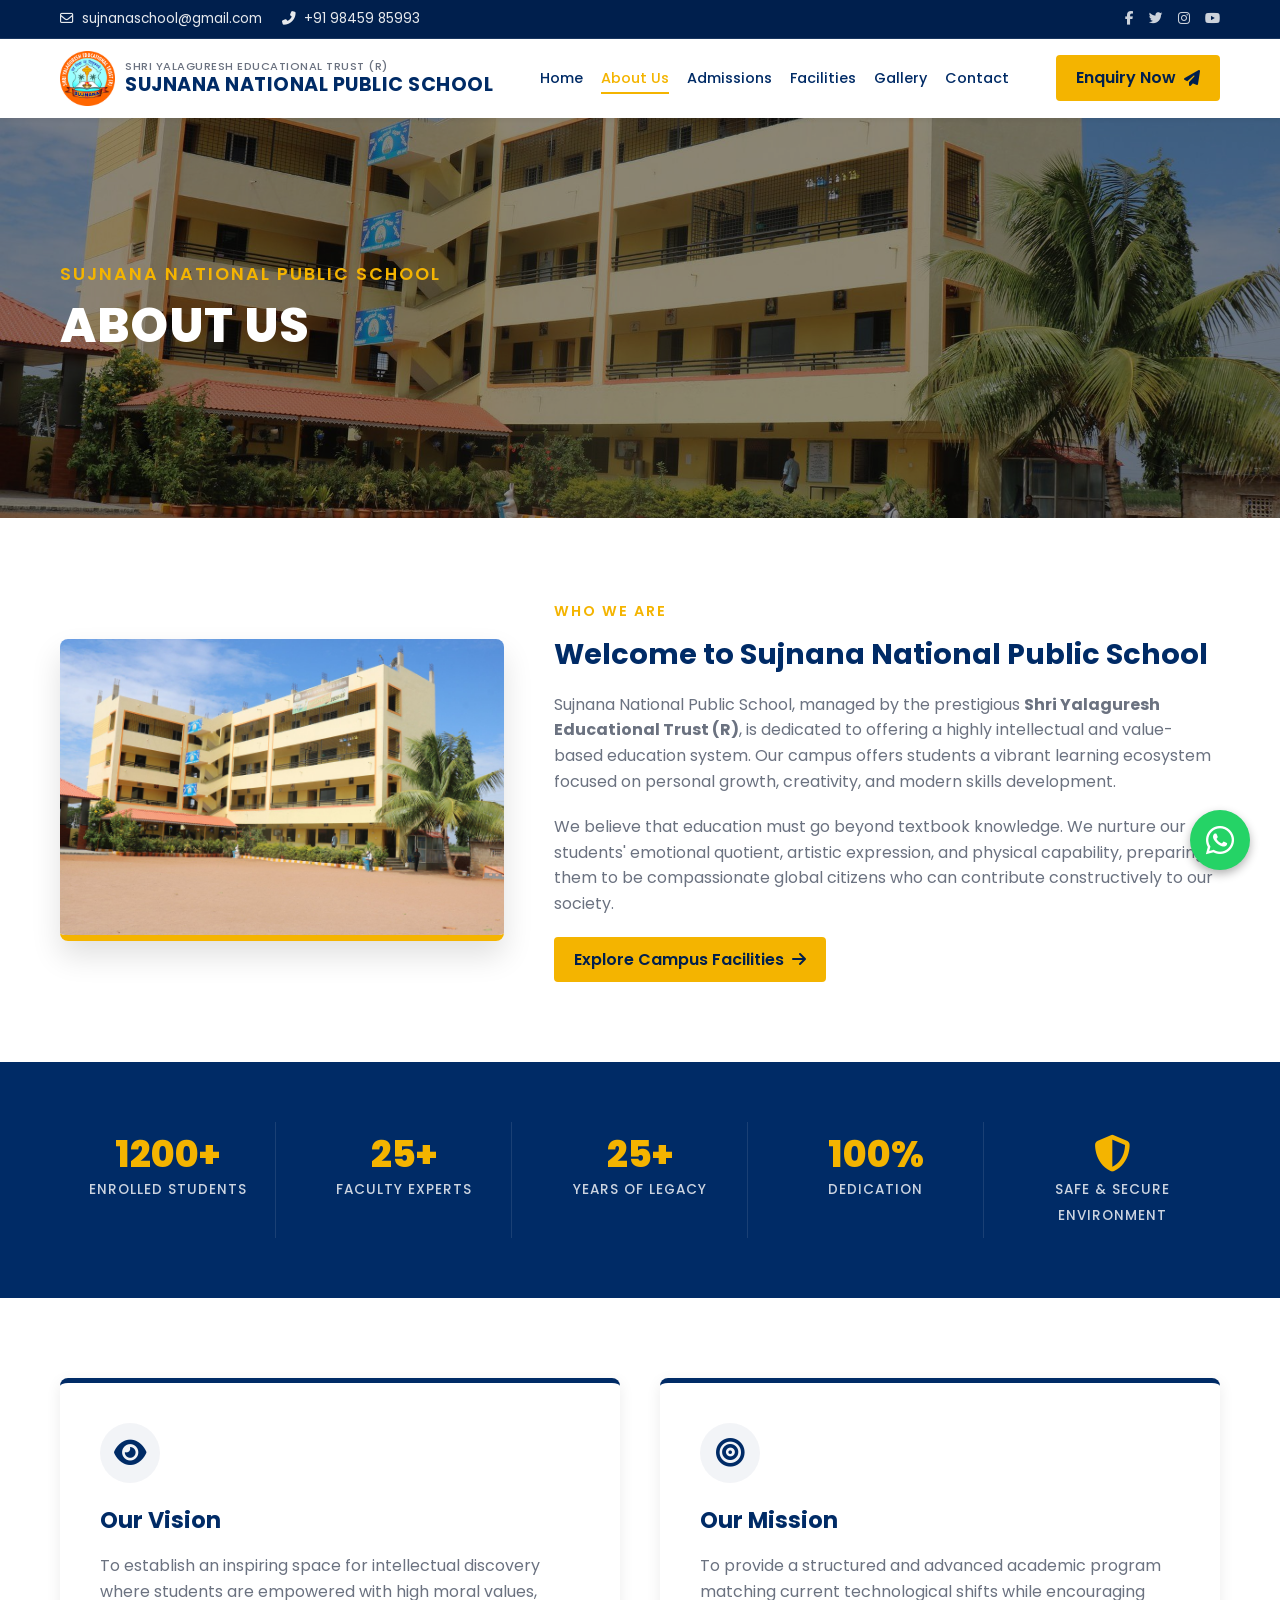
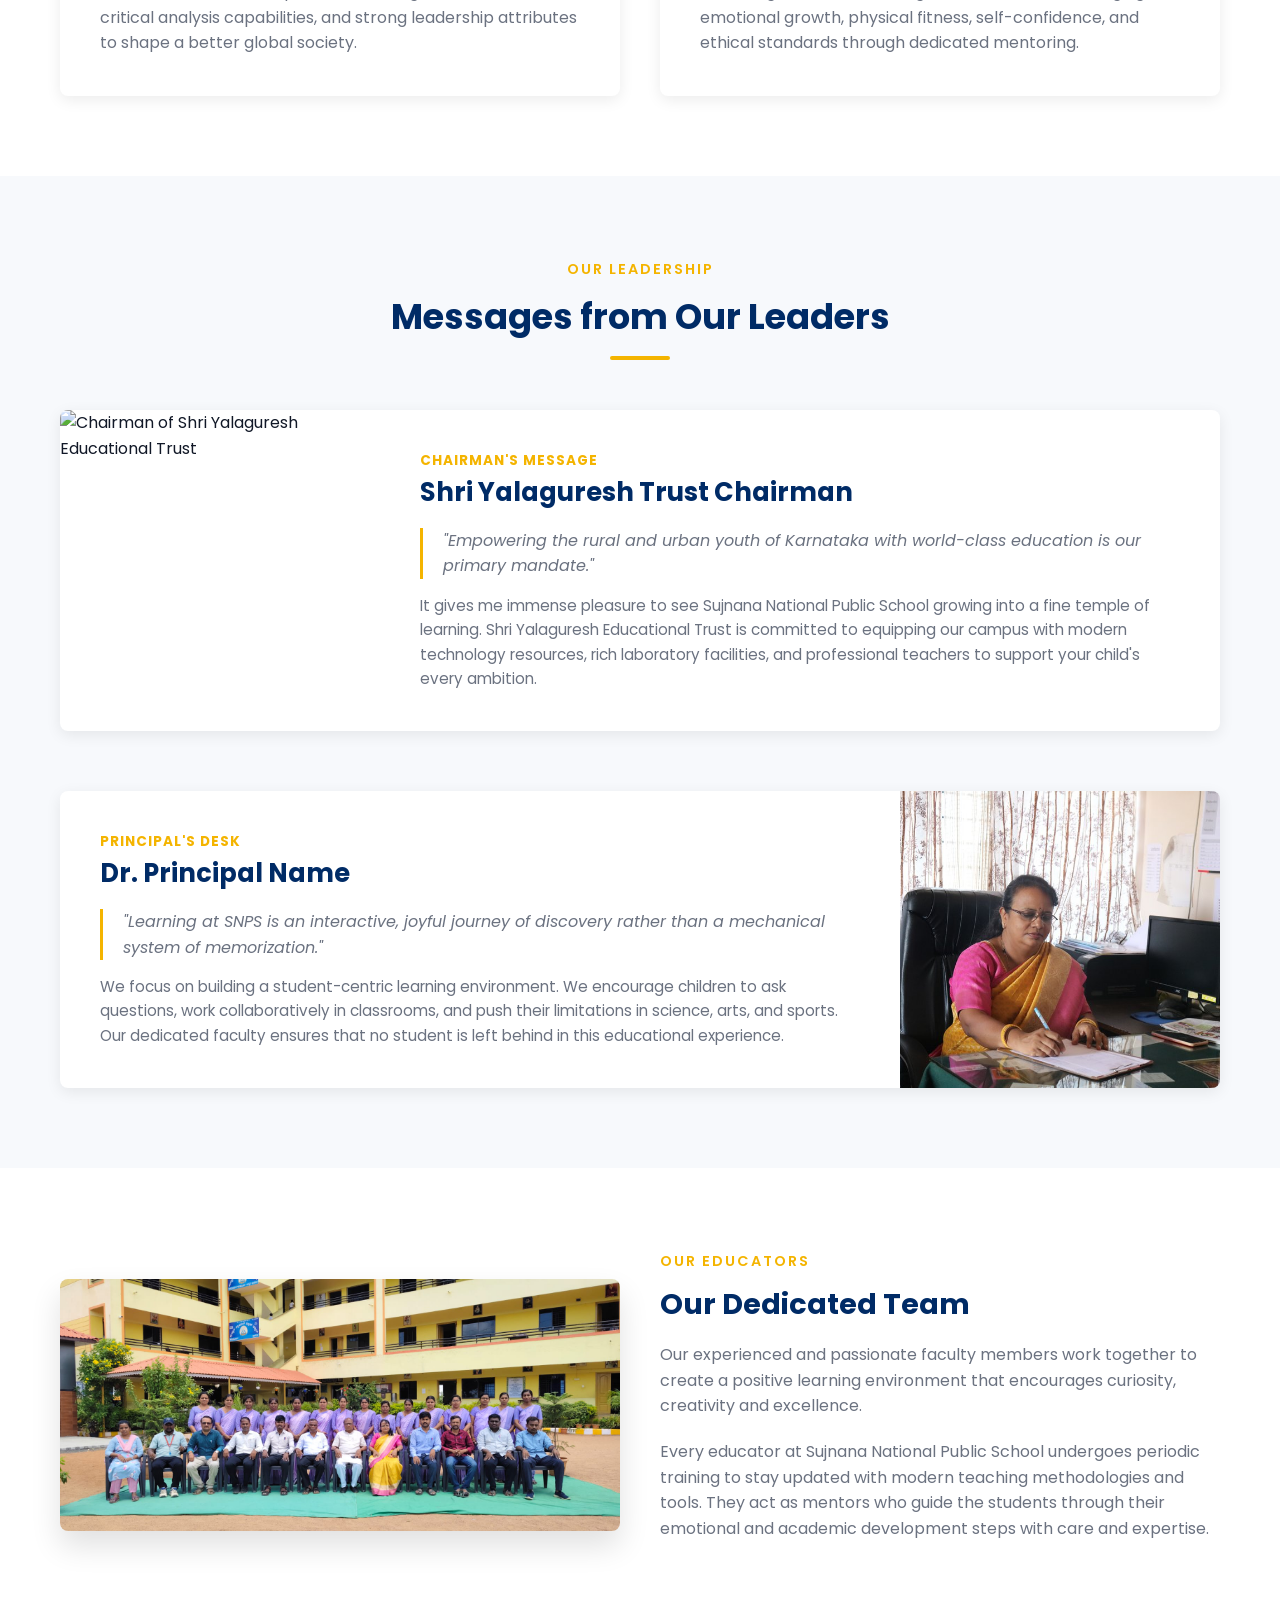
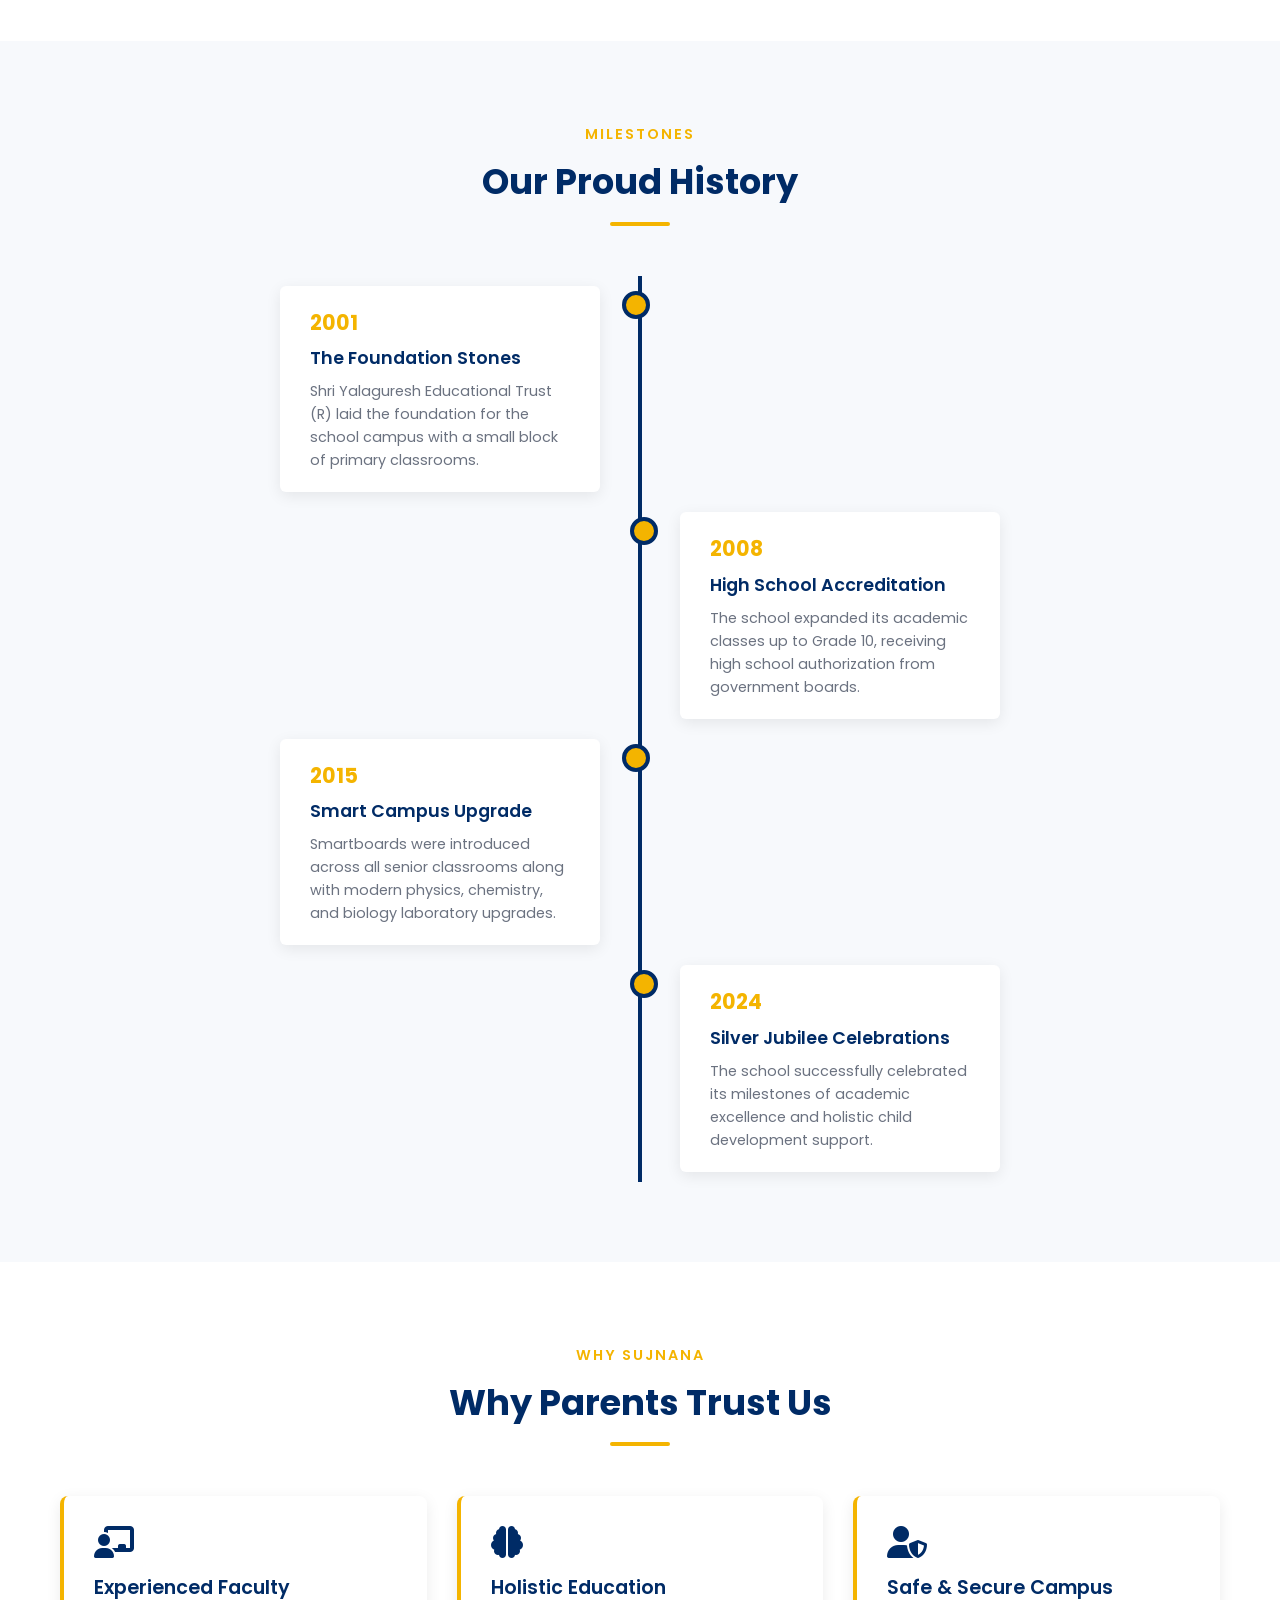
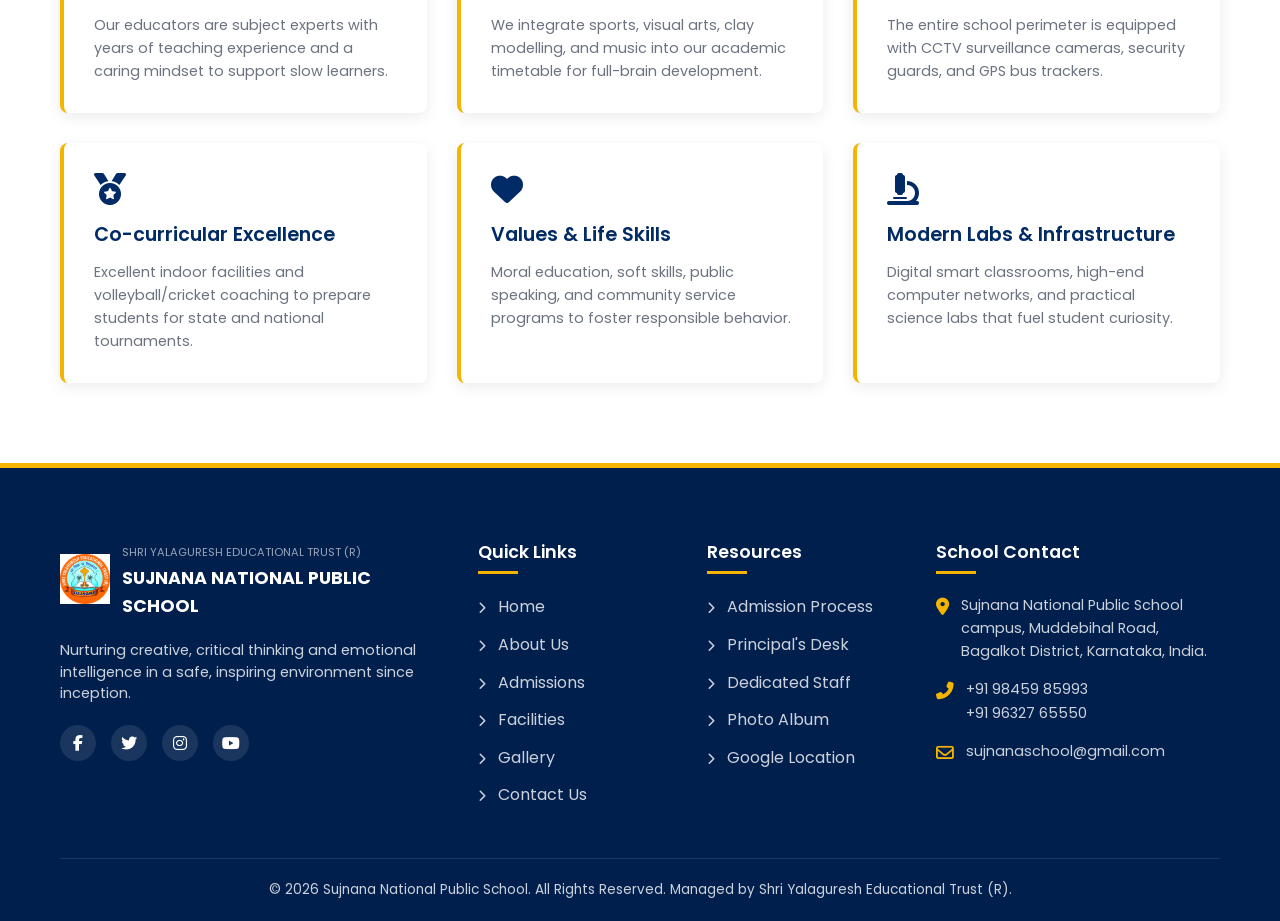
==== commit 9f5c3e69: "Implement premium entrance loading screen and optimize image assets" ====
--- a/about.html
+++ b/about.html
@@ -2,6 +2,7 @@
 <html lang="en">
 
 <head>
+
   <meta charset="UTF-8">
   <meta name="viewport" content="width=device-width, initial-scale=1.0">
   <title>About Us | Sujnana National Public School</title>
--- a/css/style.css
+++ b/css/style.css
@@ -1324,24 +1324,92 @@
 
 .enquiry-mobile-card {
   display: none;
-  background: linear-gradient(135deg, var(--primary) 0%, var(--dark) 100%);
+  width: 100%;
+  padding: 20px;
+  border-radius: 24px;
+  background-color: #062B78; /* Deep School Blue */
   color: var(--white);
-  padding: 30px;
-  border-radius: 8px;
   text-align: center;
-  box-shadow: var(--shadow);
-}
-
-.enquiry-mobile-card h3 {
-  font-size: 1.6rem;
-  margin-bottom: 10px;
+  box-shadow: 0 10px 30px rgba(6, 43, 120, 0.15); /* Soft shadow */
+  margin: 20px 0; /* Keep white spacing around card */
+  transition: transform 0.3s cubic-bezier(0.4, 0, 0.2, 1), box-shadow 0.3s cubic-bezier(0.4, 0, 0.2, 1), opacity 0.8s ease, translateY 0.8s ease;
+}
+
+.enquiry-mobile-card .support-icon-wrapper {
+  margin-bottom: 15px;
+  display: flex;
+  justify-content: center;
+  align-items: center;
+}
+
+.enquiry-mobile-card .support-icon-wrapper i {
+  font-size: 2.5rem;
   color: var(--yellow);
 }
 
-.enquiry-mobile-card p {
-  margin-bottom: 20px;
-  opacity: 0.9;
-}
+.enquiry-mobile-card .contact-team-title {
+  font-size: 1.8rem;
+  font-weight: 800;
+  color: var(--white);
+  line-height: 1.2;
+  margin-bottom: 15px;
+  text-align: center;
+}
+
+.enquiry-mobile-card .contact-team-title span {
+  color: var(--yellow);
+}
+
+.enquiry-mobile-card .contact-team-desc {
+  font-size: 0.95rem;
+  color: var(--white);
+  text-align: center;
+  line-height: 1.6;
+  margin-bottom: 25px;
+  opacity: 0.95;
+  padding: 0 10px;
+}
+
+.enquiry-mobile-btn {
+  background-color: var(--yellow);
+  color: #001f4d; /* Dark Blue */
+  height: 56px;
+  border-radius: 14px;
+  width: 100%;
+  font-weight: 700;
+  display: inline-flex;
+  align-items: center;
+  justify-content: center;
+  gap: 10px;
+  box-shadow: 0 4px 14px rgba(244, 180, 0, 0.3); /* Shadow enabled */
+  transition: all 0.3s cubic-bezier(0.4, 0, 0.2, 1);
+  text-transform: uppercase;
+  font-size: 0.95rem;
+  border: none;
+}
+
+/* Hover effect on card/btn (desktop only) */
+@media (hover: hover) {
+  .enquiry-mobile-card:hover {
+    box-shadow: 0 15px 40px rgba(6, 43, 120, 0.25);
+  }
+  .enquiry-mobile-btn:hover {
+    background-color: var(--yellow-hover);
+    transform: translateY(-2px);
+    box-shadow: 0 6px 20px rgba(244, 180, 0, 0.5);
+  }
+}
+
+/* Tap animation (mobile) */
+.enquiry-mobile-card:active {
+  transform: scale(0.995);
+}
+
+.enquiry-mobile-btn:active {
+  transform: scale(0.97);
+  box-shadow: 0 2px 8px rgba(244, 180, 0, 0.2);
+}
+
 
 
 /* ==================== ABOUT US PAGE ==================== */
@@ -2574,6 +2642,40 @@
     height: 480px;
   }
   
+  /* Fix for wide staff group photo in hero slider */
+  .hero-slide.staff-slide {
+    background-image: none !important;
+    background-color: #000;
+  }
+  
+  .hero-slide.staff-slide::before {
+    content: "";
+    position: absolute;
+    top: 0;
+    left: 0;
+    right: 0;
+    bottom: 0;
+    background-image: url('../images/staff-group.jpeg');
+    background-size: cover;
+    background-position: center;
+    filter: blur(8px) brightness(0.4);
+    z-index: 1;
+  }
+  
+  .hero-slide.staff-slide::after {
+    content: "";
+    position: absolute;
+    top: 0;
+    left: 0;
+    right: 0;
+    bottom: 0;
+    background-image: url('../images/staff-group.jpeg');
+    background-size: contain;
+    background-position: center;
+    background-repeat: no-repeat;
+    z-index: 2;
+  }
+  
   .home-hero h1 {
     font-size: 1.8rem;
   }
@@ -3498,5 +3600,229 @@
   }
 }
 
-
-
+/* Mobile Size: 320px–768px only override for Enquiry Section */
+@media (min-width: 320px) and (max-width: 768px) {
+  .enquiry-form-wrapper {
+    display: none !important;
+  }
+  .enquiry-info {
+    display: none !important;
+  }
+  .enquiry-mobile-card {
+    display: block !important;
+  }
+}
+
+/* --- Premium Website Loading Screen --- */
+html.loading-active body {
+  overflow: hidden !important;
+  height: 100vh !important;
+  width: 100% !important;
+}
+
+/* Initially, when loading-active is present, hide all existing content */
+html.loading-active body > *:not(#school-loader) {
+  opacity: 0 !important;
+  pointer-events: none !important;
+  visibility: hidden !important;
+}
+
+#school-loader {
+  position: fixed;
+  top: 0;
+  left: 0;
+  width: 100%;
+  height: 100%;
+  background-image: url('../images/hero-school.jpg');
+  background-size: cover;
+  background-position: center;
+  background-repeat: no-repeat;
+  z-index: 9999999;
+  display: flex;
+  justify-content: center;
+  align-items: center;
+  opacity: 1;
+  transition: opacity 0.8s cubic-bezier(0.25, 1, 0.5, 1), transform 0.8s cubic-bezier(0.25, 1, 0.5, 1);
+  overflow: hidden;
+}
+
+/* Dark Navy Blue Gradient Overlay */
+#school-loader::before {
+  content: '';
+  position: absolute;
+  top: 0;
+  left: 0;
+  width: 100%;
+  height: 100%;
+  background: linear-gradient(135deg, rgba(6, 43, 120, 0.95), rgba(0, 15, 77, 0.98));
+  z-index: 1;
+}
+
+/* Center Layout Wrapper */
+.loader-content {
+  position: relative;
+  z-index: 2;
+  display: flex;
+  flex-direction: column;
+  align-items: center;
+  justify-content: center;
+  text-align: center;
+  padding: 30px;
+  max-width: 650px;
+  width: 90%;
+}
+
+/* Logo Styling */
+.loader-logo-wrapper {
+  margin-bottom: 25px;
+  width: 140px;
+  height: 140px;
+  border-radius: 50%;
+  background: var(--white);
+  padding: 10px;
+  box-shadow: 0 0 30px rgba(244, 180, 0, 0.35);
+  display: flex;
+  align-items: center;
+  justify-content: center;
+  opacity: 0;
+  transform: scale(0.85);
+  animation: loaderLogoFadeIn 1.2s cubic-bezier(0.34, 1.56, 0.64, 1) forwards;
+}
+
+.loader-logo {
+  width: 100%;
+  height: 100%;
+  border-radius: 50%;
+  object-fit: cover;
+}
+
+/* Heading Styling */
+.loader-heading {
+  color: var(--white);
+  font-family: var(--font);
+  font-weight: 800;
+  font-size: 2.2rem;
+  line-height: 1.2;
+  letter-spacing: 1px;
+  margin-bottom: 8px;
+  opacity: 0;
+  transform: translateY(25px);
+  animation: loaderSlideUp 1s cubic-bezier(0.25, 1, 0.5, 1) 0.3s forwards;
+}
+
+.loader-heading span.highlight {
+  color: var(--yellow);
+}
+
+/* Tagline Styling */
+.loader-tagline {
+  color: rgba(255, 255, 255, 0.9);
+  font-family: var(--font);
+  font-weight: 400;
+  font-size: 1.1rem;
+  font-style: italic;
+  letter-spacing: 0.5px;
+  margin-bottom: 40px;
+  opacity: 0;
+  transform: translateY(20px);
+  animation: loaderSlideUp 1s cubic-bezier(0.25, 1, 0.5, 1) 0.5s forwards;
+}
+
+/* Progress Section */
+.loader-progress-container {
+  width: 300px;
+  display: flex;
+  flex-direction: column;
+  align-items: center;
+  opacity: 0;
+  transform: translateY(15px);
+  animation: loaderSlideUp 1s cubic-bezier(0.25, 1, 0.5, 1) 0.7s forwards;
+}
+
+.loader-text {
+  color: var(--yellow);
+  font-size: 0.85rem;
+  font-weight: 700;
+  letter-spacing: 2px;
+  margin-bottom: 12px;
+  text-transform: uppercase;
+}
+
+.loader-bar-track {
+  width: 100%;
+  height: 4px;
+  background: rgba(255, 255, 255, 0.12);
+  border-radius: 10px;
+  overflow: hidden;
+  position: relative;
+  margin-bottom: 12px;
+  box-shadow: inset 0 1px 2px rgba(0, 0, 0, 0.2);
+}
+
+.loader-bar-fill {
+  height: 100%;
+  width: 0%;
+  background: var(--yellow);
+  border-radius: 10px;
+  transition: width 0.1s ease-out;
+  box-shadow: 0 0 10px rgba(244, 180, 0, 0.8);
+  position: relative;
+}
+
+.loader-small-text {
+  color: rgba(255, 255, 255, 0.6);
+  font-size: 0.75rem;
+  letter-spacing: 0.5px;
+}
+
+/* Outro Transition state */
+#school-loader.fade-out {
+  opacity: 0;
+  transform: scale(1.03);
+  pointer-events: none;
+}
+
+/* Keyframes */
+@keyframes loaderLogoFadeIn {
+  to {
+    opacity: 1;
+    transform: scale(1);
+  }
+}
+
+@keyframes loaderSlideUp {
+  to {
+    opacity: 1;
+    transform: translateY(0);
+  }
+}
+
+/* Responsiveness overrides */
+@media (max-width: 768px) {
+  .loader-logo-wrapper {
+    width: 110px;
+    height: 110px;
+    margin-bottom: 20px;
+  }
+  .loader-heading {
+    font-size: 1.6rem;
+  }
+  .loader-tagline {
+    font-size: 0.95rem;
+    margin-bottom: 30px;
+  }
+  .loader-progress-container {
+    width: 180px;
+  }
+  .loader-text {
+    font-size: 0.75rem;
+    letter-spacing: 1.5px;
+  }
+  .loader-small-text {
+    font-size: 0.7rem;
+  }
+}
+
+
+
+
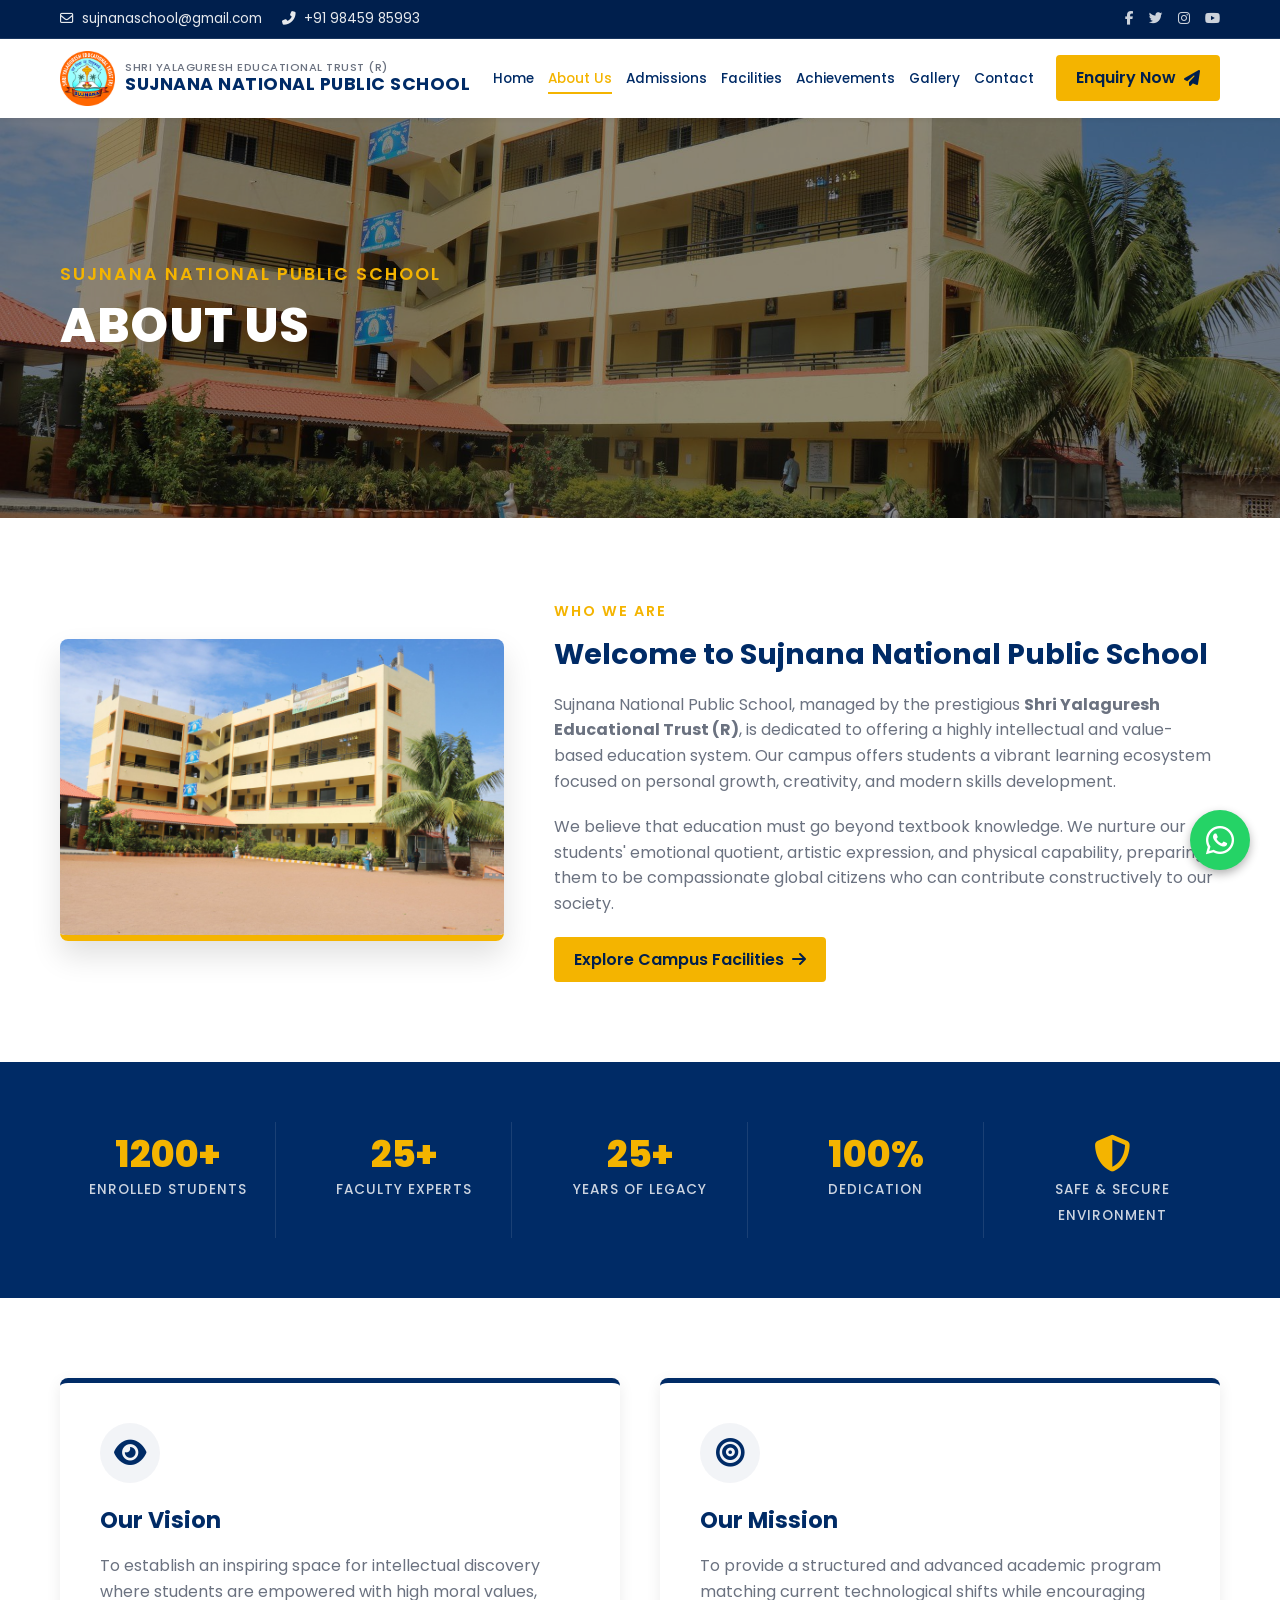
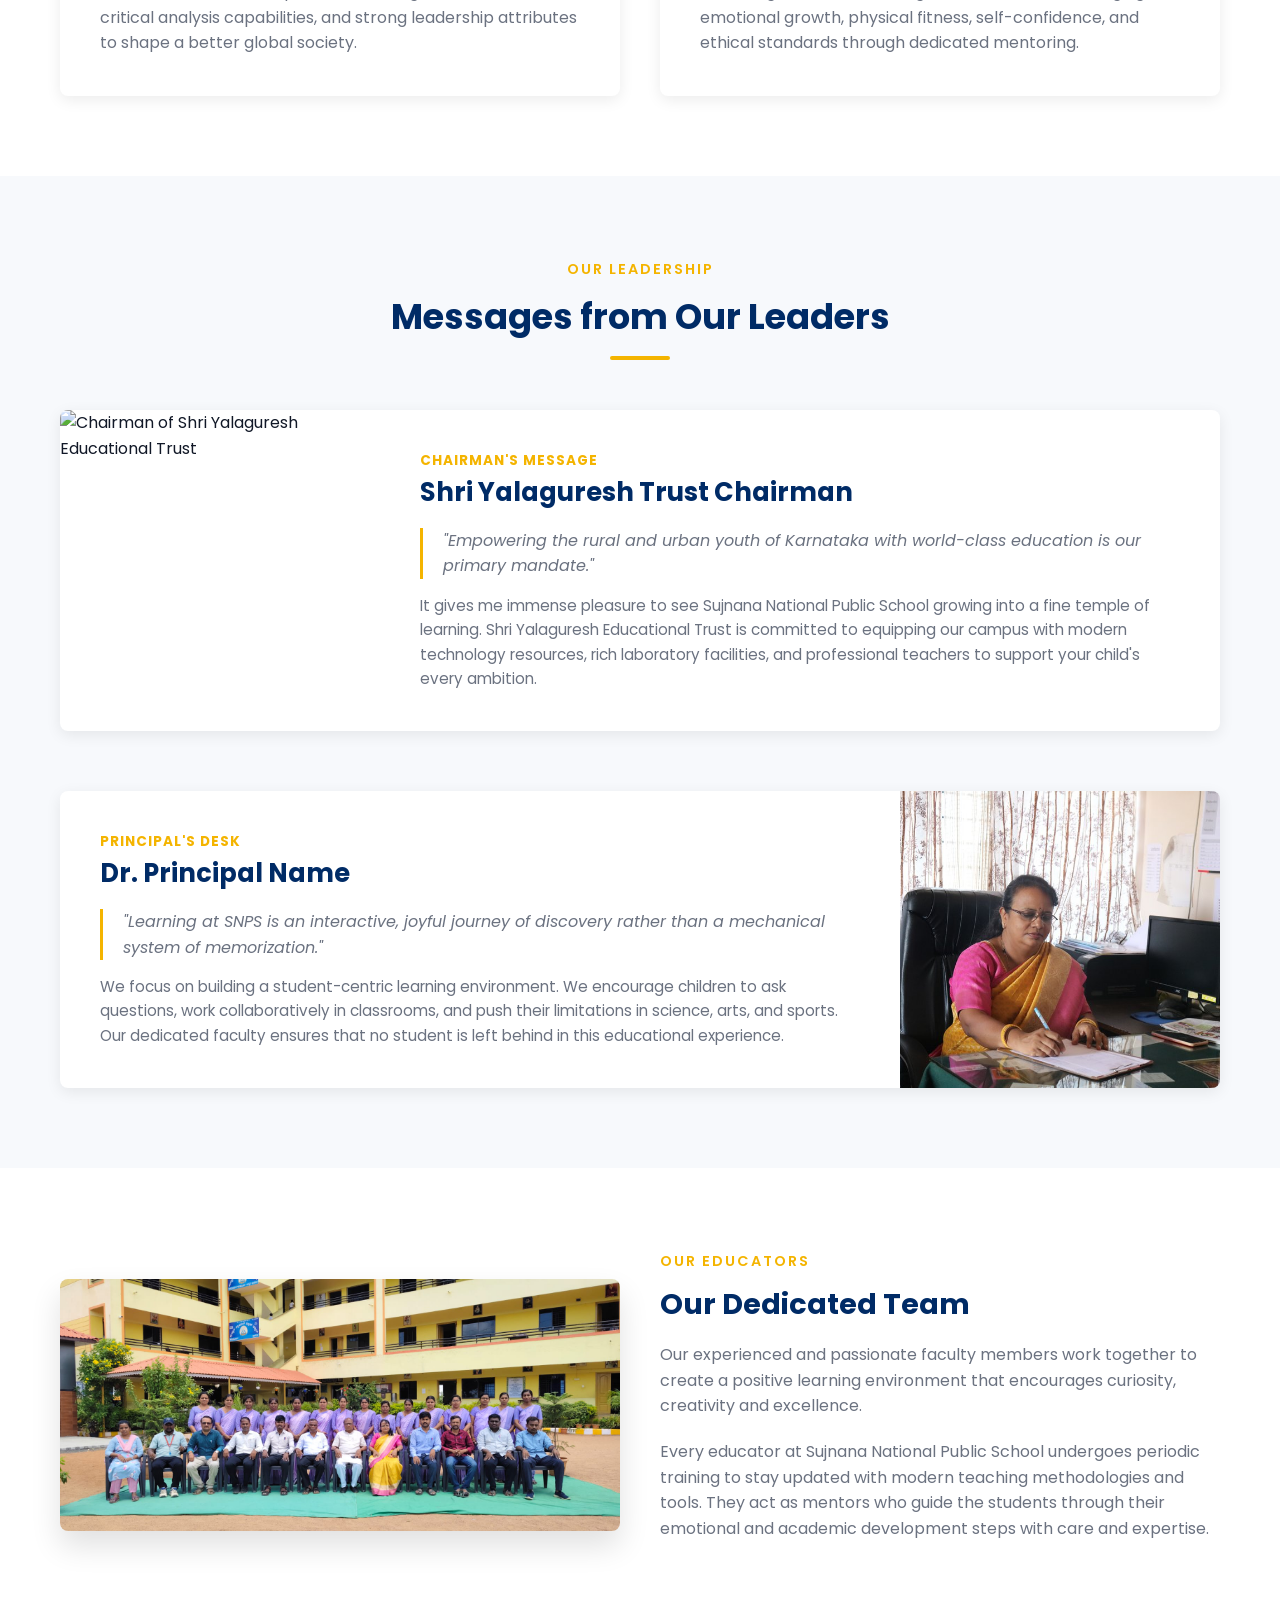
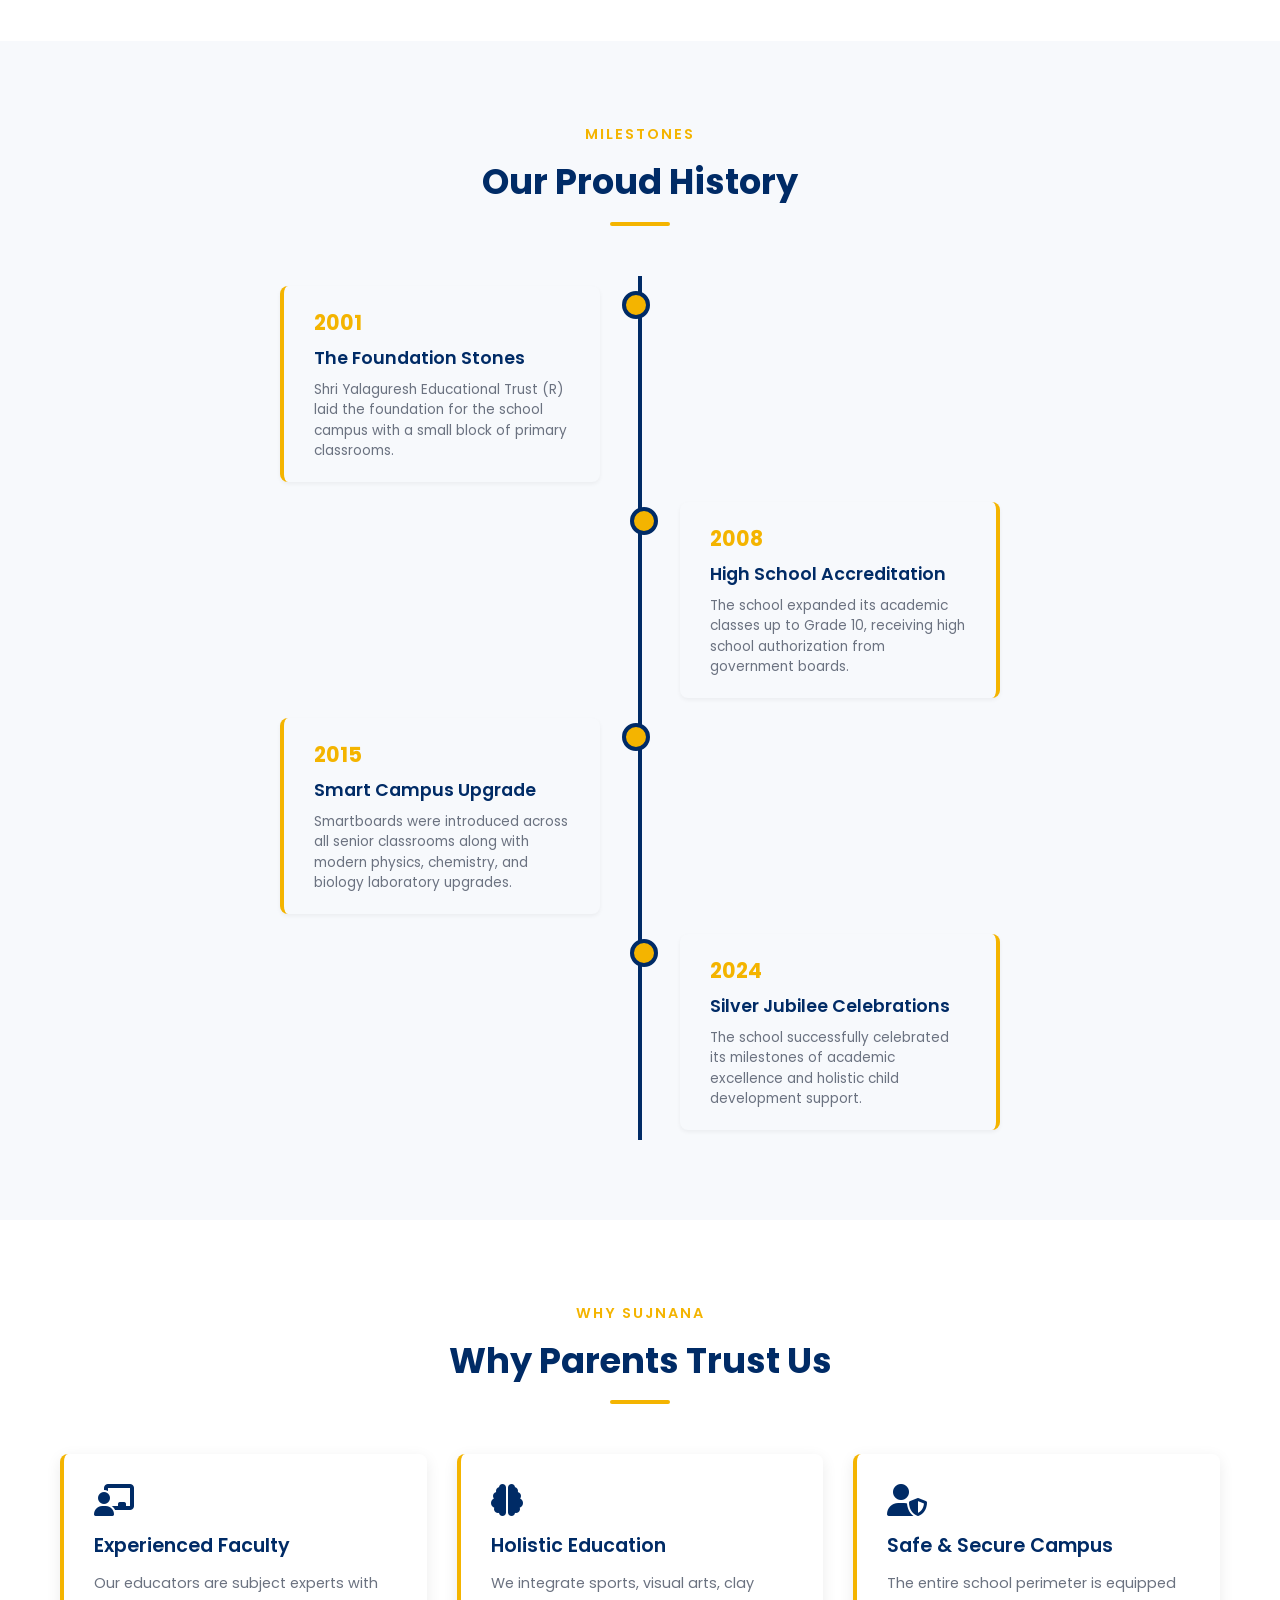
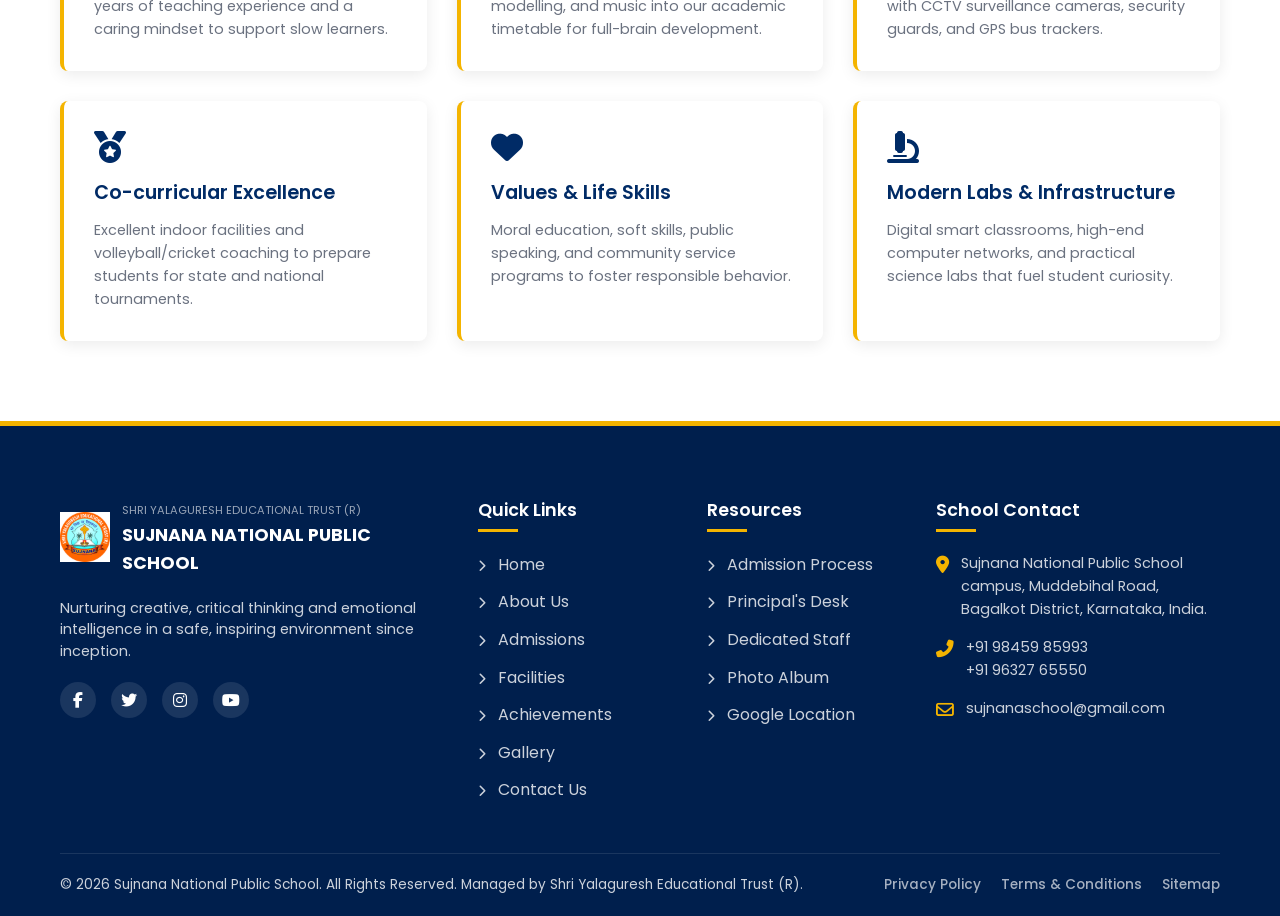
==== commit 934dda4d: "Implement Achievements and Latest News & Events pages, add legal pages, and adjust layouts" ====
--- a/about.html
+++ b/about.html
@@ -53,6 +53,7 @@
             <li><a href="about.html" class="nav-link">About Us</a></li>
             <li><a href="admissions.html" class="nav-link">Admissions</a></li>
             <li><a href="facilities.html" class="nav-link">Facilities</a></li>
+            <li><a href="achievements.html" class="nav-link">Achievements</a></li>
             <li><a href="gallery.html" class="nav-link">Gallery</a></li>
             <li><a href="contact.html" class="nav-link">Contact</a></li>
           </ul>
@@ -81,6 +82,7 @@
       <a href="about.html" class="mobile-link">About Us</a>
       <a href="admissions.html" class="mobile-link">Admissions</a>
       <a href="facilities.html" class="mobile-link">Facilities</a>
+      <a href="achievements.html" class="mobile-link">Achievements</a>
       <a href="gallery.html" class="mobile-link">Gallery</a>
       <a href="contact.html" class="mobile-link">Contact</a>
     </div>
@@ -146,7 +148,7 @@
   </section>
 
   <!-- Vision & Mission -->
-  <section class="vision-mission">
+  <section class="vision-mission" id="vision-mission">
     <div class="container">
       <div class="vision-mission-grid">
         <!-- Vision -->
@@ -179,7 +181,7 @@
 
       <div class="messages-flex">
         <!-- Chairman Message -->
-        <div class="message-card">
+        <div class="message-card" id="chairman">
           <div class="leader-img-wrapper">
             <img src="images/chairman.jpg" alt="Chairman of Shri Yalaguresh Educational Trust" class="leader-img">
           </div>
@@ -234,7 +236,7 @@
   </section>
 
   <!-- History Timeline -->
-  <section class="history-section">
+  <section class="history-section" id="history">
     <div class="container">
       <div class="section-title-wrapper">
         <span class="section-subtitle">Milestones</span>
@@ -283,7 +285,7 @@
   </section>
 
   <!-- Why Choose Us -->
-  <section class="why-choose-us">
+  <section class="why-choose-us" id="why-choose-us">
     <div class="container">
       <div class="section-title-wrapper">
         <span class="section-subtitle">Why Sujnana</span>
@@ -370,6 +372,7 @@
                   style="font-size: 0.75rem; margin-right: 8px;"></i> Admissions</a></li>
             <li><a href="facilities.html"><i class="fas fa-chevron-right"
                   style="font-size: 0.75rem; margin-right: 8px;"></i> Facilities</a></li>
+            <li><a href="achievements.html"><i class="fas fa-chevron-right" style="font-size: 0.75rem; margin-right: 8px;"></i> Achievements</a></li>
             <li><a href="gallery.html"><i class="fas fa-chevron-right"
                   style="font-size: 0.75rem; margin-right: 8px;"></i> Gallery</a></li>
             <li><a href="contact.html"><i class="fas fa-chevron-right"
@@ -413,8 +416,14 @@
       </div>
 
       <div class="footer-bottom">
-        <p>&copy; 2026 Sujnana National Public School. All Rights Reserved. Managed by Shri Yalaguresh Educational Trust
-          (R).</p>
+        <div class="footer-bottom-flex">
+          <p>&copy; 2026 Sujnana National Public School. All Rights Reserved. Managed by Shri Yalaguresh Educational Trust (R).</p>
+          <div class="footer-legal-links">
+            <a href="privacy.html" class="footer-legal-link">Privacy Policy</a>
+            <a href="terms.html" class="footer-legal-link">Terms & Conditions</a>
+            <a href="sitemap.html" class="footer-legal-link">Sitemap</a>
+          </div>
+        </div>
       </div>
     </div>
   </footer>
--- a/css/style.css
+++ b/css/style.css
@@ -211,7 +211,7 @@
 }
 
 .school-name {
-  font-size: 1.2rem;
+  font-size: 1.1rem;
   font-weight: 700;
   color: var(--primary);
   line-height: 1.2;
@@ -223,14 +223,14 @@
 .nav-menu {
   display: flex;
   align-items: center;
-  gap: 18px;
+  gap: 14px;
   flex-shrink: 0;
 }
 
 .nav-link {
   color: var(--primary);
   font-weight: 500;
-  font-size: 0.9rem;
+  font-size: 0.85rem;
   position: relative;
   padding: 6px 0;
   white-space: nowrap;
@@ -2421,6 +2421,32 @@
 
 /* ==================== RESPONSIVE MEDIA QUERIES ==================== */
 
+/* Tablet & Small Desktop Header and Navigation Layout (min-width: 1025px) and (max-width: 1240px) */
+@media (min-width: 1025px) and (max-width: 1240px) {
+  .logo-img {
+    height: 48px;
+  }
+  .school-name {
+    font-size: 1rem;
+  }
+  .trust-name {
+    font-size: 0.6rem;
+  }
+  .logo-container {
+    gap: 8px;
+  }
+  .nav-menu {
+    gap: 8px;
+  }
+  .nav-link {
+    font-size: 0.8rem;
+  }
+  .nav-cta .btn-yellow {
+    padding: 6px 12px;
+    font-size: 0.8rem;
+  }
+}
+
 /* Mobile & Tablet Header and Navigation Layout (max-width: 1024px) */
 @media (max-width: 1024px) {
   .top-bar {
@@ -3823,6 +3849,2223 @@
   }
 }
 
-
-
-
+/* ==========================================================================
+   Sitemap, Terms & Conditions, and Privacy Policy Custom Page Styles
+   ========================================================================== */
+
+/* Legal Pages Hero Section */
+.legal-hero {
+  position: relative;
+  height: 260px;
+  background-image: url('../images/IMG_0387.JPG');
+  background-size: cover;
+  background-position: center;
+  display: flex;
+  align-items: center;
+  overflow: hidden;
+  color: var(--white);
+}
+
+.legal-hero-overlay {
+  position: absolute;
+  top: 0;
+  left: 0;
+  width: 100%;
+  height: 100%;
+  background: linear-gradient(135deg, rgba(0, 43, 102, 0.95) 0%, rgba(0, 31, 77, 0.9) 100%);
+  z-index: 1;
+}
+
+.legal-hero-container {
+  position: relative;
+  z-index: 2;
+  display: flex;
+  justify-content: space-between;
+  align-items: center;
+  width: 100%;
+}
+
+.legal-hero-content {
+  flex: 1;
+}
+
+.legal-hero-content .breadcrumb {
+  display: flex;
+  align-items: center;
+  gap: 8px;
+  font-size: 0.9rem;
+  color: rgba(255, 255, 255, 0.75);
+  margin-bottom: 12px;
+  font-weight: 500;
+}
+
+.legal-hero-content .breadcrumb a {
+  color: var(--yellow);
+  transition: var(--transition);
+}
+
+.legal-hero-content .breadcrumb a:hover {
+  text-decoration: underline;
+  color: var(--white);
+}
+
+.legal-hero-content .breadcrumb i {
+  font-size: 0.75rem;
+  opacity: 0.6;
+}
+
+.legal-hero-title {
+  font-size: 2.5rem;
+  font-weight: 800;
+  color: var(--white);
+  text-transform: uppercase;
+  letter-spacing: 1px;
+}
+
+.legal-hero-icon {
+  width: 130px;
+  height: 130px;
+  opacity: 0.18;
+  display: flex;
+  align-items: center;
+  justify-content: center;
+}
+
+.legal-hero-icon svg {
+  width: 100%;
+  height: 100%;
+  fill: none;
+  stroke: var(--white);
+  stroke-width: 1.5;
+}
+
+/* Page Intro Block */
+.legal-intro-wrapper {
+  text-align: center;
+  max-width: 800px;
+  margin: 0 auto 50px;
+}
+
+.legal-main-heading {
+  font-size: 2.2rem;
+  color: var(--primary);
+  font-weight: 700;
+  margin-bottom: 15px;
+}
+
+.legal-description {
+  color: var(--text-muted);
+  font-size: 1.1rem;
+  line-height: 1.6;
+}
+
+.effective-date {
+  color: var(--yellow);
+  font-weight: 600;
+  font-size: 0.95rem;
+  text-transform: uppercase;
+  letter-spacing: 1.5px;
+  margin-top: 5px;
+}
+
+.privacy-intro {
+  margin-top: 15px;
+  color: var(--text-muted);
+  font-size: 1.05rem;
+  line-height: 1.6;
+}
+
+/* Sitemap Page Styles */
+.sitemap-section {
+  background-color: var(--light);
+  padding: 60px 0;
+}
+
+.sitemap-grid {
+  display: grid;
+  grid-template-columns: repeat(3, 1fr);
+  gap: 30px;
+  margin-bottom: 50px;
+}
+
+.sitemap-card {
+  background-color: var(--white);
+  border-radius: 8px;
+  padding: 30px;
+  box-shadow: var(--shadow-sm);
+  border: 1px solid var(--border);
+  transition: var(--transition);
+}
+
+.sitemap-card:hover {
+  transform: translateY(-5px);
+  box-shadow: var(--shadow);
+  border-color: var(--yellow);
+}
+
+.sitemap-card-header {
+  display: flex;
+  align-items: center;
+  gap: 12px;
+  margin-bottom: 20px;
+  border-bottom: 2px solid var(--light);
+  padding-bottom: 12px;
+}
+
+.sitemap-card-header i {
+  color: var(--yellow);
+  font-size: 1.4rem;
+}
+
+.sitemap-card-header h3 {
+  color: var(--primary);
+  font-size: 1.25rem;
+  font-weight: 600;
+}
+
+.sitemap-links {
+  display: flex;
+  flex-direction: column;
+  gap: 10px;
+}
+
+.sitemap-links a {
+  color: var(--text);
+  font-size: 0.95rem;
+  display: inline-block;
+  position: relative;
+  padding-left: 15px;
+  transition: var(--transition);
+}
+
+.sitemap-links a::before {
+  content: '•';
+  position: absolute;
+  left: 0;
+  color: var(--yellow);
+  font-weight: bold;
+  font-size: 1rem;
+}
+
+.sitemap-links a:hover {
+  color: var(--primary);
+  font-weight: 500;
+  transform: translateX(3px);
+}
+
+.sitemap-cta {
+  background-color: var(--primary);
+  color: var(--white);
+  border-radius: 8px;
+  padding: 40px;
+  text-align: center;
+  box-shadow: var(--shadow);
+}
+
+.sitemap-cta h3 {
+  font-size: 1.8rem;
+  font-weight: 700;
+  margin-bottom: 10px;
+}
+
+.sitemap-cta p {
+  color: rgba(255, 255, 255, 0.85);
+  margin-bottom: 25px;
+  font-size: 1rem;
+}
+
+/* Legal Documents Content Layout (Terms & Privacy) */
+.terms-section, .privacy-section {
+  background-color: var(--light);
+  padding: 60px 0;
+}
+
+.legal-content-container {
+  max-width: 850px;
+  margin: 0 auto;
+  background-color: var(--white);
+  padding: 50px;
+  border-radius: 8px;
+  box-shadow: var(--shadow-sm);
+  border: 1px solid var(--border);
+}
+
+/* Terms Items (Numbered Badges) */
+.legal-item {
+  display: flex;
+  gap: 20px;
+  margin-bottom: 35px;
+}
+
+.legal-item:last-of-type {
+  margin-bottom: 0;
+}
+
+.badge-number {
+  background-color: var(--yellow);
+  color: var(--dark);
+  font-weight: 700;
+  font-size: 1.1rem;
+  width: 36px;
+  height: 36px;
+  border-radius: 50%;
+  display: flex;
+  align-items: center;
+  justify-content: center;
+  flex-shrink: 0;
+  box-shadow: var(--shadow-sm);
+}
+
+.legal-item-text {
+  flex: 1;
+}
+
+.legal-item-text h3 {
+  color: var(--primary);
+  font-size: 1.3rem;
+  font-weight: 600;
+  margin-bottom: 10px;
+  line-height: 1.3;
+}
+
+.legal-item-text p {
+  color: var(--text-muted);
+  font-size: 0.95rem;
+  line-height: 1.6;
+}
+
+/* Terms Agreement Box */
+.agreement-box {
+  background-color: rgba(244, 180, 0, 0.08);
+  border-left: 4px solid var(--yellow);
+  padding: 20px 25px;
+  border-radius: 0 8px 8px 0;
+  display: flex;
+  align-items: flex-start;
+  gap: 15px;
+  margin-top: 40px;
+}
+
+.agreement-box i {
+  color: var(--yellow);
+  font-size: 1.3rem;
+  margin-top: 2px;
+}
+
+.agreement-box p {
+  color: var(--primary);
+  font-size: 0.95rem;
+  font-weight: 500;
+  line-height: 1.5;
+}
+
+/* Privacy Items (Icon Blocks) */
+.privacy-item {
+  display: flex;
+  gap: 20px;
+  margin-bottom: 35px;
+}
+
+.privacy-item:last-of-type {
+  margin-bottom: 0;
+}
+
+.privacy-icon {
+  background-color: var(--primary);
+  color: var(--yellow);
+  font-size: 1.25rem;
+  width: 44px;
+  height: 44px;
+  border-radius: 8px;
+  display: flex;
+  align-items: center;
+  justify-content: center;
+  flex-shrink: 0;
+  box-shadow: var(--shadow-sm);
+}
+
+.privacy-text {
+  flex: 1;
+}
+
+.privacy-text h3 {
+  color: var(--primary);
+  font-size: 1.25rem;
+  font-weight: 600;
+  margin-bottom: 8px;
+  line-height: 1.3;
+}
+
+.privacy-text p {
+  color: var(--text-muted);
+  font-size: 0.95rem;
+  line-height: 1.6;
+}
+
+/* Global Footer Bottom Layout Adjustments */
+.footer-bottom-flex {
+  display: flex;
+  justify-content: space-between;
+  align-items: center;
+  flex-wrap: wrap;
+  gap: 15px;
+}
+
+.footer-legal-links {
+  display: flex;
+  gap: 20px;
+}
+
+.footer-legal-link {
+  color: rgba(255, 255, 255, 0.65);
+  font-size: 0.85rem;
+  font-weight: 500;
+  transition: var(--transition);
+}
+
+.footer-legal-link:hover {
+  color: var(--yellow);
+}
+
+.footer-legal-link.active {
+  color: var(--yellow);
+  font-weight: 600;
+}
+
+/* Hide mobile-only buttons on desktop by default */
+.mobile-only-cta {
+  display: none;
+}
+
+/* Responsive Overrides for Legal Pages */
+@media (max-width: 992px) {
+  .sitemap-grid {
+    grid-template-columns: repeat(2, 1fr);
+  }
+}
+
+@media (max-width: 768px) {
+  .legal-hero {
+    height: 180px;
+  }
+  .legal-hero-icon {
+    display: none;
+  }
+  .legal-hero-title {
+    font-size: 1.8rem;
+  }
+  .legal-main-heading {
+    font-size: 1.8rem;
+  }
+  .sitemap-grid {
+    grid-template-columns: 1fr;
+    gap: 20px;
+  }
+  .sitemap-cta {
+    padding: 30px 20px;
+  }
+  .sitemap-cta h3 {
+    font-size: 1.4rem;
+  }
+  .sitemap-cta .btn-yellow {
+    width: 100%;
+    justify-content: center;
+  }
+  .legal-content-container {
+    padding: 30px 20px;
+  }
+  .legal-item, .privacy-item {
+    flex-direction: column;
+    gap: 12px;
+    margin-bottom: 25px;
+  }
+  .badge-number {
+    width: 32px;
+    height: 32px;
+    font-size: 1rem;
+  }
+  .privacy-icon {
+    width: 38px;
+    height: 38px;
+    font-size: 1.1rem;
+    border-radius: 6px;
+  }
+  .agreement-box {
+    padding: 15px;
+    flex-direction: column;
+    gap: 8px;
+  }
+  .footer-bottom-flex {
+    flex-direction: column;
+    text-align: center;
+    justify-content: center;
+  }
+  .footer-legal-links {
+    justify-content: center;
+    width: 100%;
+  }
+  .mobile-only-cta {
+    display: block;
+    margin-top: 30px;
+    text-align: center;
+    padding: 0 10px;
+  }
+  .mobile-only-cta .btn-primary {
+    width: 100%;
+    justify-content: center;
+  }
+}
+
+/* ==========================================================================
+   Welcome Popup styling
+   ========================================================================== */
+
+/* Welcome Popup Overlay */
+.welcome-popup-overlay {
+  position: fixed;
+  top: 0;
+  left: 0;
+  width: 100%;
+  height: 100%;
+  background-color: rgba(0, 31, 77, 0.85); /* Dark transparent overlay behind popup */
+  z-index: 10000; /* Above all website content */
+  display: flex;
+  justify-content: center;
+  align-items: center;
+  opacity: 0;
+  visibility: hidden;
+  transition: opacity 0.5s ease, visibility 0.5s ease;
+}
+
+.welcome-popup-overlay.active {
+  opacity: 1;
+  visibility: visible;
+}
+
+/* Scroll Lock on html/body */
+.popup-active {
+  overflow: hidden !important;
+}
+
+/* Welcome Popup Card */
+.welcome-popup-card {
+  background-color: var(--white);
+  border: 5px solid var(--yellow); /* Gold/yellow border */
+  border-radius: 16px; /* Rounded corners */
+  box-shadow: var(--shadow-lg); /* Soft shadow */
+  width: 680px; /* Desktop width */
+  max-width: 95%;
+  padding: 50px; /* Desktop padding */
+  position: relative;
+  overflow: hidden;
+  text-align: center;
+  transform: scale(0.8) translateY(20px);
+  opacity: 0;
+  transition: transform 0.5s cubic-bezier(0.34, 1.56, 0.64, 1), opacity 0.5s ease;
+  z-index: 10001;
+}
+
+.welcome-popup-overlay.active .welcome-popup-card {
+  transform: scale(1) translateY(0);
+  opacity: 1;
+}
+
+/* Close Button at top-right */
+.welcome-popup-close {
+  position: absolute;
+  top: 20px;
+  right: 20px;
+  background: none;
+  border: none;
+  font-size: 2.2rem;
+  font-weight: 700;
+  color: var(--text-muted);
+  cursor: pointer;
+  z-index: 10005;
+  transition: var(--transition);
+  line-height: 1;
+}
+
+.welcome-popup-close:hover {
+  color: var(--yellow);
+  transform: rotate(90deg);
+}
+
+/* Decorative Dotted Elements */
+.welcome-dots {
+  position: absolute;
+  width: 60px;
+  height: 60px;
+  background-image: radial-gradient(var(--border) 25%, transparent 25%);
+  background-size: 10px 10px;
+  opacity: 0.5;
+  z-index: 10002;
+}
+
+.dots-top-left {
+  top: 25px;
+  left: 25px;
+}
+
+.dots-bottom-right {
+  bottom: 25px;
+  right: 25px;
+}
+
+/* Light Education Background Icons */
+.welcome-popup-bg-icons {
+  position: absolute;
+  top: 0;
+  left: 0;
+  width: 100%;
+  height: 100%;
+  pointer-events: none;
+  z-index: 10002;
+}
+
+.welcome-icon-bg {
+  position: absolute;
+  color: var(--primary);
+  opacity: 0.05; /* Light education icons in background */
+  font-size: 3.5rem;
+}
+
+.welcome-icon-bg:nth-child(1) { top: 15%; left: 8%; transform: rotate(-15deg); }
+.welcome-icon-bg:nth-child(2) { top: 18%; right: 10%; transform: rotate(20deg); }
+.welcome-icon-bg:nth-child(3) { bottom: 22%; left: 10%; transform: rotate(15deg); }
+.welcome-icon-bg:nth-child(4) { bottom: 15%; right: 8%; transform: rotate(-20deg); }
+.welcome-icon-bg:nth-child(5) { top: 48%; left: 4%; font-size: 2.2rem; }
+
+/* Welcome Content */
+.welcome-popup-content {
+  position: relative;
+  z-index: 10003;
+  display: flex;
+  flex-direction: column;
+  align-items: center;
+}
+
+.welcome-logo-wrapper {
+  width: 150px; /* Desktop logo size */
+  height: 150px;
+  border-radius: 50%;
+  background-color: var(--white);
+  padding: 5px;
+  box-shadow: var(--shadow-sm);
+  margin-bottom: 20px;
+  display: flex;
+  align-items: center;
+  justify-content: center;
+  border: 2px solid var(--border);
+}
+
+.welcome-logo {
+  max-width: 100%;
+  max-height: 100%;
+  object-fit: contain;
+  border-radius: 50%;
+}
+
+.welcome-subtitle {
+  font-size: 1.05rem;
+  font-weight: 600;
+  color: var(--text-muted);
+  text-transform: uppercase;
+  letter-spacing: 3px;
+  margin-bottom: 5px;
+}
+
+.welcome-title {
+  font-size: 56px; /* Desktop title font */
+  font-weight: 800;
+  color: var(--primary);
+  line-height: 1.15;
+  margin-bottom: 15px;
+  letter-spacing: -0.5px;
+}
+
+.welcome-title .highlight {
+  color: var(--yellow);
+}
+
+.welcome-tagline {
+  font-size: 1.3rem;
+  font-weight: 600;
+  color: var(--dark);
+  margin-bottom: 6px;
+}
+
+.welcome-small-text {
+  font-size: 0.95rem;
+  color: var(--text-muted);
+  margin-bottom: 30px;
+}
+
+/* Let's Begin Button */
+.welcome-popup-btn {
+  background-color: var(--yellow);
+  color: var(--dark);
+  border: none;
+  border-radius: 50px;
+  padding: 12px 40px;
+  font-size: 1.05rem;
+  font-weight: 700;
+  cursor: pointer;
+  display: inline-flex;
+  align-items: center;
+  gap: 10px;
+  box-shadow: var(--shadow-sm);
+  transition: var(--transition);
+}
+
+.welcome-popup-btn i {
+  transition: transform 0.3s ease;
+}
+
+.welcome-popup-btn:hover {
+  background-color: var(--yellow-hover);
+  box-shadow: var(--shadow);
+  transform: translateY(-2px);
+}
+
+.welcome-popup-btn:hover i {
+  transform: translateX(5px);
+}
+
+/* Tablet Responsive Styling */
+@media (max-width: 992px) {
+  .welcome-popup-card {
+    width: 80%; /* Tablet width */
+    padding: 40px; /* Tablet padding */
+  }
+  .welcome-logo-wrapper {
+    width: 120px; /* Tablet logo size */
+    height: 120px;
+    margin-bottom: 18px;
+  }
+  .welcome-title {
+    font-size: 44px; /* Tablet title font */
+  }
+  .welcome-tagline {
+    font-size: 1.15rem;
+  }
+}
+
+/* Mobile Responsive Styling */
+@media (max-width: 600px) {
+  .welcome-popup-card {
+    width: 90%; /* Mobile width */
+    padding: 25px 20px; /* Mobile padding */
+    border-radius: 12px;
+  }
+  .welcome-popup-close {
+    top: 15px;
+    right: 15px;
+    font-size: 1.7rem;
+  }
+  .welcome-logo-wrapper {
+    width: 95px; /* Mobile logo size */
+    height: 95px;
+    margin-bottom: 15px;
+  }
+  .welcome-title {
+    font-size: 32px; /* Mobile title font */
+  }
+  .welcome-tagline {
+    font-size: 1rem;
+    margin-bottom: 4px;
+  }
+  .welcome-small-text {
+    font-size: 0.85rem;
+    margin-bottom: 25px;
+  }
+  .welcome-popup-btn {
+    width: 100%; /* Full width button */
+    justify-content: center;
+    padding: 14px 20px;
+  }
+  .dots-top-left {
+    top: 15px;
+    left: 15px;
+    width: 40px;
+    height: 40px;
+  }
+  .dots-bottom-right {
+    bottom: 15px;
+    right: 15px;
+    width: 40px;
+    height: 40px;
+  }
+}
+
+/* ==========================================================================
+   Achievements Page Custom Styles
+   ========================================================================== */
+
+/* Achievements Page Hero */
+.achievements-hero {
+  position: relative;
+  height: 360px;
+  background-image: url('../images/hero-school.jpg');
+  background-size: cover;
+  background-position: center;
+  display: flex;
+  align-items: center;
+  overflow: hidden;
+  color: var(--white);
+  padding: 60px 0 100px;
+}
+
+.achievements-hero-overlay {
+  position: absolute;
+  top: 0;
+  left: 0;
+  width: 100%;
+  height: 100%;
+  background: linear-gradient(135deg, rgba(0, 31, 77, 0.95) 0%, rgba(0, 43, 102, 0.85) 100%);
+  z-index: 1;
+}
+
+.achievements-hero .container {
+  position: relative;
+  z-index: 2;
+  display: flex;
+  justify-content: space-between;
+  align-items: center;
+  gap: 40px;
+  width: 100%;
+}
+
+.achievements-hero-content {
+  flex: 1.2;
+}
+
+.achievements-hero-content .breadcrumb {
+  display: flex;
+  align-items: center;
+  gap: 8px;
+  font-size: 0.9rem;
+  color: rgba(255, 255, 255, 0.8);
+  margin-bottom: 12px;
+  font-weight: 500;
+}
+
+.achievements-hero-content .breadcrumb a {
+  color: var(--yellow);
+}
+
+.achievements-hero-content .breadcrumb a:hover {
+  text-decoration: underline;
+}
+
+.achievements-hero-content .breadcrumb i {
+  font-size: 0.75rem;
+  opacity: 0.6;
+}
+
+.achievements-hero-title {
+  font-size: 3rem;
+  font-weight: 800;
+  color: var(--white);
+  text-transform: uppercase;
+  letter-spacing: 1px;
+  margin-bottom: 15px;
+}
+
+.achievements-hero-text {
+  font-size: 1.1rem;
+  color: rgba(255, 255, 255, 0.9);
+  line-height: 1.6;
+}
+
+.achievements-hero-illustration {
+  flex: 0.8;
+  display: flex;
+  justify-content: center;
+  align-items: center;
+}
+
+.achievements-hero-illustration svg,
+.achievements-hero-illustration img {
+  max-width: 240px;
+  height: auto;
+  opacity: 0.9;
+}
+
+/* Achievement Stats Section */
+.stats-overlay-section {
+  position: relative;
+  z-index: 10;
+  margin-top: -60px;
+  padding: 0;
+}
+
+.stats-overlay-card {
+  background-color: var(--white);
+  border-radius: 12px;
+  border: 1px solid var(--border);
+  box-shadow: var(--shadow-lg);
+  padding: 30px;
+}
+
+.stats-overlay-grid {
+  display: grid;
+  grid-template-columns: repeat(4, 1fr);
+  gap: 20px;
+}
+
+.ach-stat-item {
+  display: flex;
+  align-items: center;
+  gap: 15px;
+  padding: 10px 15px;
+  border-right: 1px solid var(--border);
+}
+
+.ach-stat-item:last-child {
+  border-right: none;
+}
+
+.ach-stat-icon {
+  width: 50px;
+  height: 50px;
+  border-radius: 50%;
+  background-color: rgba(244, 180, 0, 0.1);
+  color: var(--yellow);
+  display: flex;
+  align-items: center;
+  justify-content: center;
+  font-size: 1.5rem;
+  flex-shrink: 0;
+}
+
+.ach-stat-info {
+  display: flex;
+  flex-direction: column;
+}
+
+.ach-stat-number {
+  font-size: 1.5rem;
+  font-weight: 700;
+  color: var(--primary);
+  line-height: 1.2;
+}
+
+.ach-stat-label {
+  font-size: 0.85rem;
+  color: var(--text-muted);
+  font-weight: 500;
+}
+
+/* Category Filters */
+.category-filters-wrapper {
+  margin-bottom: 40px;
+  text-align: center;
+}
+
+.category-filters {
+  display: inline-flex;
+  gap: 12px;
+  justify-content: center;
+  flex-wrap: wrap;
+}
+
+.filter-ach-btn {
+  background-color: var(--white);
+  color: var(--primary);
+  border: 2px solid var(--primary);
+  padding: 8px 24px;
+  border-radius: 50px;
+  font-weight: 600;
+  font-size: 0.95rem;
+  cursor: pointer;
+  transition: var(--transition);
+}
+
+.filter-ach-btn:hover,
+.filter-ach-btn.active {
+  background-color: var(--primary);
+  color: var(--white);
+}
+
+/* SSLC Toppers Highlight styling */
+.sslc-highlight-section {
+  background-color: var(--light);
+}
+
+.toppers-showcase-grid {
+  display: grid;
+  grid-template-columns: 1.1fr 2fr;
+  gap: 40px;
+  align-items: stretch;
+}
+
+.sslc-trophy-card {
+  background-color: var(--primary);
+  color: var(--white);
+  border-radius: 12px;
+  padding: 40px 30px;
+  text-align: center;
+  display: flex;
+  flex-direction: column;
+  justify-content: center;
+  align-items: center;
+  box-shadow: var(--shadow);
+  border-bottom: 5px solid var(--yellow);
+}
+
+.sslc-trophy-card i {
+  font-size: 4rem;
+  color: var(--yellow);
+  margin-bottom: 25px;
+}
+
+.sslc-trophy-card h3 {
+  font-size: 1.8rem;
+  font-weight: 700;
+  margin-bottom: 15px;
+}
+
+.sslc-trophy-card p {
+  color: rgba(255, 255, 255, 0.85);
+  font-size: 0.95rem;
+  line-height: 1.6;
+  margin-bottom: 30px;
+}
+
+.sslc-trophy-card .btn-yellow {
+  width: auto;
+  padding: 12px 30px;
+  justify-content: center;
+}
+
+.toppers-grid-ach {
+  display: grid;
+  grid-template-columns: 1fr 1fr;
+  gap: 20px;
+}
+
+.topper-card-ach {
+  background-color: var(--white);
+  border-radius: 8px;
+  border: 1px solid var(--border);
+  box-shadow: var(--shadow-sm);
+  padding: 20px;
+  display: flex;
+  align-items: center;
+  gap: 20px;
+  position: relative;
+  overflow: hidden;
+  transition: var(--transition);
+}
+
+.topper-card-ach:hover {
+  transform: translateY(-3px);
+  box-shadow: var(--shadow);
+  border-color: var(--yellow);
+}
+
+.topper-badge-ach {
+  position: absolute;
+  top: 10px;
+  left: 10px;
+  background-color: var(--yellow);
+  color: var(--dark);
+  font-size: 0.75rem;
+  font-weight: 700;
+  padding: 2px 8px;
+  border-radius: 4px;
+  box-shadow: var(--shadow-sm);
+}
+
+.topper-img-ach {
+  width: 80px;
+  height: 80px;
+  border-radius: 50%;
+  object-fit: cover;
+  border: 3px solid rgba(244, 180, 0, 0.2);
+  flex-shrink: 0;
+}
+
+.topper-info-ach {
+  display: flex;
+  flex-direction: column;
+}
+
+.topper-name-ach {
+  font-size: 1.1rem;
+  font-weight: 700;
+  color: var(--primary);
+  margin-bottom: 4px;
+}
+
+.topper-pct-ach {
+  font-size: 1.25rem;
+  font-weight: 700;
+  color: var(--yellow);
+  margin-bottom: 2px;
+}
+
+.topper-year-ach {
+  font-size: 0.8rem;
+  color: var(--text-muted);
+  font-weight: 500;
+}
+
+.toppers-mobile-slider-ach {
+  display: none;
+}
+
+/* Recent Achievements cards */
+.recent-ach-grid {
+  display: grid;
+  grid-template-columns: repeat(3, 1fr);
+  gap: 30px;
+}
+
+.recent-ach-card {
+  background-color: var(--white);
+  border-radius: 8px;
+  border: 1px solid var(--border);
+  box-shadow: var(--shadow-sm);
+  overflow: hidden;
+  display: flex;
+  flex-direction: column;
+  transition: var(--transition);
+}
+
+.recent-ach-card:hover {
+  transform: translateY(-5px);
+  box-shadow: var(--shadow);
+  border-color: var(--yellow);
+}
+
+.recent-ach-img-wrapper {
+  position: relative;
+  height: 200px;
+  overflow: hidden;
+}
+
+.recent-ach-img {
+  width: 100%;
+  height: 100%;
+  object-fit: cover;
+  transition: var(--transition);
+}
+
+.recent-ach-card:hover .recent-ach-img {
+  transform: scale(1.05);
+}
+
+.recent-ach-date-box {
+  position: absolute;
+  top: 15px;
+  left: 15px;
+  background-color: var(--primary);
+  color: var(--white);
+  padding: 4px 10px;
+  border-radius: 4px;
+  font-size: 0.8rem;
+  font-weight: 600;
+  box-shadow: var(--shadow-sm);
+  z-index: 10;
+}
+
+.recent-ach-content {
+  padding: 25px;
+  display: flex;
+  flex-direction: column;
+  flex: 1;
+}
+
+.recent-ach-badge {
+  display: inline-block;
+  align-self: flex-start;
+  background-color: rgba(0, 43, 102, 0.08);
+  color: var(--primary);
+  font-size: 0.75rem;
+  font-weight: 600;
+  padding: 4px 12px;
+  border-radius: 50px;
+  margin-bottom: 12px;
+  text-transform: uppercase;
+  letter-spacing: 0.5px;
+}
+
+.recent-ach-title {
+  font-size: 1.2rem;
+  font-weight: 700;
+  color: var(--primary);
+  margin-bottom: 10px;
+  line-height: 1.4;
+}
+
+.recent-ach-desc {
+  font-size: 0.9rem;
+  color: var(--text-muted);
+  line-height: 1.5;
+  flex: 1;
+}
+
+/* Awards & Recognition Strip */
+.awards-strip-section {
+  background-color: var(--light);
+}
+
+.awards-gallery-container {
+  overflow: hidden;
+  width: 100%;
+}
+
+.awards-gallery-strip {
+  display: flex;
+  gap: 20px;
+  overflow-x: auto;
+  padding: 10px 0;
+  scrollbar-width: none; /* Hide scrollbar for Firefox */
+  -ms-overflow-style: none; /* Hide scrollbar for IE/Edge */
+}
+
+.awards-gallery-strip::-webkit-scrollbar {
+  display: none; /* Hide scrollbar for Chrome/Safari */
+}
+
+.awards-strip-item {
+  flex: 0 0 280px;
+  height: 200px;
+  border-radius: 8px;
+  overflow: hidden;
+  box-shadow: var(--shadow-sm);
+  border: 1px solid var(--border);
+  transition: var(--transition);
+}
+
+.awards-strip-item:hover {
+  transform: scale(1.03);
+  box-shadow: var(--shadow);
+}
+
+.awards-strip-img {
+  width: 100%;
+  height: 100%;
+  object-fit: cover;
+}
+
+/* CTA Section styling */
+.achievements-cta-card {
+  background-color: var(--primary);
+  color: var(--white);
+  border-radius: 12px;
+  padding: 50px;
+  text-align: center;
+  box-shadow: var(--shadow);
+  border-bottom: 5px solid var(--yellow);
+}
+
+.achievements-cta-card h2 {
+  font-size: 2rem;
+  font-weight: 700;
+  margin-bottom: 10px;
+}
+
+.achievements-cta-card p {
+  color: rgba(255, 255, 255, 0.85);
+  font-size: 1.1rem;
+  margin-bottom: 30px;
+}
+
+/* Responsive Scaling Overrides for achievements page */
+@media (max-width: 1024px) {
+  .toppers-showcase-grid {
+    display: flex;
+    flex-direction: column;
+    gap: 30px;
+  }
+  .toppers-mobile-slider-ach {
+    order: 1;
+  }
+  .sslc-trophy-card {
+    order: 2;
+    padding: 30px;
+  }
+  .recent-ach-grid {
+    grid-template-columns: repeat(2, 1fr);
+  }
+}
+
+@media (max-width: 768px) {
+  .achievements-hero {
+    height: 220px;
+    padding: 40px 0;
+    text-align: center;
+  }
+  .achievements-hero-illustration {
+    display: none; /* Hide illustration on mobile/tablet */
+  }
+  .achievements-hero-title {
+    font-size: 2rem;
+  }
+  .achievements-hero-text {
+    font-size: 0.95rem;
+  }
+  .stats-overlay-grid {
+    grid-template-columns: repeat(2, 1fr);
+    gap: 15px;
+  }
+  .ach-stat-item {
+    border-right: none;
+    padding: 10px;
+  }
+  .ach-stat-item:nth-child(even) {
+    border-left: 1px solid var(--border);
+  }
+  .category-filters-wrapper {
+    overflow-x: auto;
+    white-space: nowrap;
+    padding: 15px 0;
+    -webkit-overflow-scrolling: touch;
+  }
+  .category-filters {
+    display: inline-flex;
+    justify-content: flex-start;
+    padding: 0 15px;
+  }
+  .toppers-grid-ach {
+    display: none; /* Hide static grid on mobile */
+  }
+  .toppers-mobile-slider-ach {
+    display: block;
+    position: relative;
+    width: 100%;
+    overflow: hidden;
+  }
+  .topper-slide-ach {
+    display: none;
+  }
+  .topper-slide-ach.active {
+    display: block;
+    animation: fadeIn 0.5s ease-in-out;
+  }
+  .topper-card-ach {
+    flex-direction: column;
+    text-align: center;
+    padding: 30px 20px;
+    gap: 15px;
+  }
+  .topper-img-ach {
+    width: 100px;
+    height: 100px;
+  }
+  .recent-ach-grid {
+    grid-template-columns: 1fr;
+  }
+  .achievements-cta-card {
+    padding: 30px 20px;
+  }
+  .achievements-cta-card h2 {
+    font-size: 1.5rem;
+  }
+  .achievements-cta-card p {
+    font-size: 0.95rem;
+  }
+  .achievements-cta-card .btn-yellow {
+    width: 100%;
+    justify-content: center;
+  }
+}
+
+/* ==========================================================================
+   Latest News & Events Page Custom Styles
+   ========================================================================== */
+
+/* Top Switch Cards Section */
+.switch-cards-section {
+  position: relative;
+  z-index: 10;
+  margin-top: -60px;
+  padding: 0;
+}
+
+.switch-cards-grid {
+  display: grid;
+  grid-template-columns: repeat(2, 1fr);
+  gap: 20px;
+}
+
+.switch-card {
+  background-color: var(--white);
+  border-radius: 12px;
+  border: 1px solid var(--border);
+  box-shadow: var(--shadow-sm);
+  padding: 25px 30px;
+  display: flex;
+  align-items: center;
+  gap: 20px;
+  cursor: pointer;
+  transition: var(--transition);
+}
+
+.switch-card:hover {
+  transform: translateY(-3px);
+  box-shadow: var(--shadow);
+  border-color: var(--yellow);
+}
+
+.switch-card.active {
+  background-color: var(--primary);
+  color: var(--white);
+  border-color: var(--primary);
+}
+
+.switch-card.active:hover {
+  border-color: var(--yellow);
+}
+
+.switch-card-icon {
+  font-size: 2.2rem;
+  color: var(--yellow);
+  flex-shrink: 0;
+}
+
+.switch-card-info h3 {
+  font-size: 1.25rem;
+  font-weight: 700;
+  margin-bottom: 5px;
+}
+
+.switch-card-info p {
+  font-size: 0.9rem;
+  color: var(--text-muted);
+  line-height: 1.4;
+  margin: 0;
+}
+
+.switch-card.active .switch-card-info p {
+  color: rgba(255, 255, 255, 0.8);
+}
+
+/* Filter Toolbar styles */
+.filter-toolbar-section {
+  padding: 40px 0 20px;
+  background-color: var(--white);
+}
+
+.filter-toolbar {
+  display: flex;
+  gap: 20px;
+  justify-content: space-between;
+  align-items: center;
+  margin-bottom: 25px;
+  flex-wrap: wrap;
+}
+
+.search-box {
+  position: relative;
+  flex: 1;
+  min-width: 280px;
+}
+
+.search-box i {
+  position: absolute;
+  left: 15px;
+  top: 50%;
+  transform: translateY(-50%);
+  color: var(--text-muted);
+}
+
+.search-box input {
+  width: 100%;
+  padding: 12px 15px 12px 45px;
+  border-radius: 6px;
+  border: 1px solid var(--border);
+  font-family: var(--font);
+  font-size: 0.95rem;
+  outline: none;
+  transition: var(--transition);
+}
+
+.search-box input:focus {
+  border-color: var(--primary);
+  box-shadow: 0 0 0 3px rgba(0, 43, 102, 0.15);
+}
+
+.filter-select-wrapper {
+  position: relative;
+  min-width: 180px;
+}
+
+.filter-select {
+  width: 100%;
+  padding: 12px 20px;
+  border-radius: 6px;
+  border: 1px solid var(--border);
+  font-family: var(--font);
+  font-size: 0.95rem;
+  background-color: var(--white);
+  color: var(--text);
+  appearance: none;
+  outline: none;
+  cursor: pointer;
+  transition: var(--transition);
+}
+
+.filter-select:focus {
+  border-color: var(--primary);
+}
+
+.filter-select-wrapper::after {
+  content: '\f078';
+  font-family: 'Font Awesome 6 Free';
+  font-weight: 900;
+  position: absolute;
+  right: 15px;
+  top: 50%;
+  transform: translateY(-50%);
+  pointer-events: none;
+  color: var(--text-muted);
+  font-size: 0.8rem;
+}
+
+/* Month Filter Row */
+.month-scroll-wrapper {
+  display: flex;
+  align-items: center;
+  gap: 10px;
+  border-top: 1px solid var(--border);
+  border-bottom: 1px solid var(--border);
+  padding: 10px 0;
+  position: relative;
+}
+
+.month-scroll-container {
+  display: flex;
+  gap: 10px;
+  overflow-x: auto;
+  scroll-behavior: smooth;
+  width: 100%;
+  scrollbar-width: none;
+  -ms-overflow-style: none;
+}
+
+.month-scroll-container::-webkit-scrollbar {
+  display: none;
+}
+
+.month-scroll-btn {
+  background-color: var(--white);
+  border: 1px solid var(--border);
+  width: 35px;
+  height: 35px;
+  border-radius: 50%;
+  display: flex;
+  align-items: center;
+  justify-content: center;
+  cursor: pointer;
+  transition: var(--transition);
+  flex-shrink: 0;
+  color: var(--primary);
+  box-shadow: var(--shadow-sm);
+  padding: 0;
+}
+
+.month-scroll-btn:hover {
+  background-color: var(--primary);
+  color: var(--white);
+  border-color: var(--primary);
+}
+
+.month-filter-btn {
+  background-color: transparent;
+  border: none;
+  padding: 8px 18px;
+  border-radius: 20px;
+  font-family: var(--font);
+  font-weight: 500;
+  font-size: 0.9rem;
+  color: var(--text);
+  cursor: pointer;
+  transition: var(--transition);
+  white-space: nowrap;
+}
+
+.month-filter-btn:hover {
+  background-color: rgba(0, 43, 102, 0.05);
+}
+
+.month-filter-btn.active {
+  background-color: var(--yellow);
+  color: var(--dark);
+  font-weight: 600;
+}
+
+/* Event List Main Layout */
+.events-main-section {
+  padding: 40px 0 80px;
+  background-color: var(--light);
+}
+
+.section-header-flex {
+  display: flex;
+  justify-content: space-between;
+  align-items: center;
+  margin-bottom: 40px;
+  border-bottom: 2px solid var(--border);
+  padding-bottom: 15px;
+  flex-wrap: wrap;
+  gap: 20px;
+}
+
+.events-main-heading {
+  font-size: 1.8rem;
+  font-weight: 700;
+  color: var(--primary);
+  margin: 0;
+}
+
+.category-dropdown-wrapper {
+  min-width: 220px;
+}
+
+/* Grid layout & event cards */
+.events-grid-fancy {
+  display: grid;
+  grid-template-columns: repeat(4, 1fr);
+  gap: 30px;
+}
+
+.event-card-fancy {
+  background-color: var(--white);
+  border-radius: 12px;
+  border: 1px solid var(--border);
+  box-shadow: var(--shadow-sm);
+  overflow: hidden;
+  display: flex;
+  flex-direction: column;
+  transition: var(--transition);
+}
+
+.event-card-fancy:hover {
+  transform: translateY(-5px);
+  box-shadow: var(--shadow);
+  border-color: var(--yellow);
+}
+
+.event-img-wrapper-fancy {
+  position: relative;
+  height: 180px;
+  overflow: hidden;
+}
+
+.event-img-fancy {
+  width: 100%;
+  height: 100%;
+  object-fit: cover;
+  transition: var(--transition);
+}
+
+.event-card-fancy:hover .event-img-fancy {
+  transform: scale(1.05);
+}
+
+.category-badge-fancy {
+  position: absolute;
+  top: 15px;
+  right: 15px;
+  background-color: rgba(0, 31, 77, 0.85);
+  color: var(--white);
+  padding: 4px 10px;
+  border-radius: 4px;
+  font-size: 0.75rem;
+  font-weight: 600;
+  text-transform: uppercase;
+  letter-spacing: 0.5px;
+  z-index: 5;
+}
+
+.date-badge-box-fancy {
+  position: absolute;
+  bottom: 0;
+  left: 0;
+  background-color: var(--white);
+  border-top-right-radius: 10px;
+  padding: 10px 15px;
+  display: flex;
+  flex-direction: column;
+  align-items: center;
+  box-shadow: var(--shadow-sm);
+  z-index: 5;
+}
+
+.date-badge-box-fancy .day {
+  font-size: 1.4rem;
+  font-weight: 800;
+  color: var(--primary);
+  line-height: 1;
+}
+
+.date-badge-box-fancy .month {
+  font-size: 0.8rem;
+  font-weight: 700;
+  color: var(--yellow);
+  margin-top: 2px;
+}
+
+.date-badge-box-fancy .year {
+  font-size: 0.7rem;
+  color: var(--text-muted);
+  font-weight: 600;
+  margin-top: 1px;
+}
+
+.upcoming-status-badge {
+  position: absolute;
+  top: 15px;
+  left: 15px;
+  background-color: var(--yellow);
+  color: var(--dark);
+  padding: 4px 10px;
+  border-radius: 4px;
+  font-size: 0.75rem;
+  font-weight: 700;
+  text-transform: uppercase;
+  z-index: 5;
+  box-shadow: var(--shadow-sm);
+}
+
+.completed-status-badge {
+  position: absolute;
+  top: 15px;
+  left: 15px;
+  background-color: #10b981;
+  color: var(--white);
+  padding: 4px 10px;
+  border-radius: 4px;
+  font-size: 0.75rem;
+  font-weight: 700;
+  text-transform: uppercase;
+  z-index: 5;
+  box-shadow: var(--shadow-sm);
+}
+
+.event-details-fancy {
+  padding: 25px;
+  display: flex;
+  flex-direction: column;
+  flex: 1;
+}
+
+.event-title-fancy {
+  font-size: 1.1rem;
+  font-weight: 700;
+  color: var(--primary);
+  margin: 0 0 10px 0;
+  line-height: 1.4;
+}
+
+.event-desc-fancy {
+  font-size: 0.85rem;
+  color: var(--text-muted);
+  line-height: 1.5;
+  margin: 0 0 20px 0;
+  flex: 1;
+}
+
+.event-meta-fancy {
+  border-top: 1px solid var(--border);
+  padding-top: 15px;
+  margin-bottom: 20px;
+  display: flex;
+  flex-direction: column;
+  gap: 8px;
+  font-size: 0.8rem;
+  color: var(--text);
+}
+
+.event-meta-fancy i {
+  color: var(--yellow);
+  margin-right: 8px;
+  width: 14px;
+  text-align: center;
+}
+
+.btn-fancy-knowmore, .btn-fancy-viewphotos {
+  width: 100%;
+  background-color: transparent;
+  border: 2px solid var(--primary);
+  color: var(--primary);
+  font-weight: 600;
+  padding: 10px;
+  border-radius: 6px;
+  cursor: pointer;
+  transition: var(--transition);
+  text-align: center;
+  font-size: 0.9rem;
+  font-family: var(--font);
+  display: flex;
+  align-items: center;
+  justify-content: center;
+  gap: 8px;
+}
+
+.btn-fancy-knowmore:hover {
+  background-color: var(--primary);
+  color: var(--white);
+}
+
+.btn-fancy-viewphotos {
+  border-color: #10b981;
+  color: #10b981;
+}
+
+.btn-fancy-viewphotos:hover {
+  background-color: #10b981;
+  color: var(--white);
+}
+
+.no-events-message {
+  text-align: center;
+  padding: 60px 20px;
+  color: var(--text-muted);
+  width: 100%;
+}
+
+.no-events-message i {
+  font-size: 3rem;
+  color: var(--border);
+  margin-bottom: 15px;
+  display: block;
+}
+
+.no-events-message p {
+  font-size: 1.1rem;
+  margin: 0;
+}
+
+/* Event Timeline Layout */
+.timeline-section {
+  background-color: var(--white);
+}
+
+.timeline-container {
+  position: relative;
+  max-width: 900px;
+  margin: 0 auto;
+  padding: 20px 0;
+}
+
+.timeline-container::after {
+  content: '';
+  position: absolute;
+  width: 4px;
+  background-color: var(--primary);
+  top: 0;
+  bottom: 0;
+  left: 50%;
+  margin-left: -2px;
+  border-radius: 2px;
+}
+
+.timeline-item {
+  padding: 10px 40px;
+  position: relative;
+  background-color: inherit;
+  width: 50%;
+}
+
+.timeline-item.left {
+  left: 0;
+}
+
+.timeline-item.right {
+  left: 50%;
+}
+
+.timeline-dot {
+  position: absolute;
+  width: 20px;
+  height: 20px;
+  right: -10px;
+  top: 25px;
+  background-color: var(--yellow);
+  border: 4px solid var(--primary);
+  border-radius: 50%;
+  z-index: 1;
+  transition: var(--transition);
+}
+
+.timeline-item.right .timeline-dot {
+  left: -10px;
+}
+
+.timeline-item:hover .timeline-dot {
+  transform: scale(1.2);
+  background-color: var(--white);
+}
+
+.timeline-content {
+  padding: 20px 30px;
+  background-color: var(--light);
+  position: relative;
+  border-radius: 8px;
+  border-left: 4px solid var(--yellow);
+  box-shadow: var(--shadow-sm);
+  transition: var(--transition);
+}
+
+.timeline-item.right .timeline-content {
+  border-left: none;
+  border-right: 4px solid var(--yellow);
+}
+
+.timeline-content:hover {
+  transform: translateY(-2px);
+  box-shadow: var(--shadow);
+}
+
+.timeline-month {
+  font-size: 0.85rem;
+  font-weight: 700;
+  color: var(--yellow);
+  text-transform: uppercase;
+  display: block;
+  margin-bottom: 5px;
+}
+
+.timeline-content h3 {
+  font-size: 1.2rem;
+  font-weight: 700;
+  color: var(--primary);
+  margin: 0 0 8px 0;
+}
+
+.timeline-content p {
+  font-size: 0.85rem;
+  color: var(--text-muted);
+  line-height: 1.5;
+  margin: 0;
+}
+
+/* Modals styling */
+.event-modal-overlay {
+  position: fixed;
+  top: 0;
+  left: 0;
+  width: 100%;
+  height: 100%;
+  background-color: rgba(0, 31, 77, 0.75);
+  display: flex;
+  align-items: center;
+  justify-content: center;
+  z-index: 9999;
+  opacity: 0;
+  pointer-events: none;
+  transition: opacity 0.3s ease;
+  padding: 20px;
+}
+
+.event-modal-overlay.active {
+  opacity: 1;
+  pointer-events: auto;
+}
+
+.event-modal-card {
+  background-color: var(--white);
+  border-radius: 12px;
+  width: 100%;
+  max-width: 800px;
+  max-height: 90vh;
+  overflow-y: auto;
+  position: relative;
+  box-shadow: var(--shadow-lg);
+  transform: translateY(-30px);
+  transition: transform 0.3s ease;
+  border-bottom: 5px solid var(--yellow);
+}
+
+.event-modal-overlay.active .event-modal-card {
+  transform: translateY(0);
+}
+
+.event-modal-close {
+  position: absolute;
+  top: 20px;
+  right: 20px;
+  width: 35px;
+  height: 35px;
+  border-radius: 50%;
+  background-color: var(--white);
+  border: 1px solid var(--border);
+  display: flex;
+  align-items: center;
+  justify-content: center;
+  cursor: pointer;
+  transition: var(--transition);
+  z-index: 10;
+  color: var(--primary);
+  box-shadow: var(--shadow-sm);
+  padding: 0;
+}
+
+.event-modal-close:hover {
+  background-color: var(--primary);
+  color: var(--white);
+  border-color: var(--primary);
+}
+
+.event-modal-hero-img {
+  width: 100%;
+  height: 300px;
+  object-fit: cover;
+}
+
+.event-modal-content {
+  padding: 40px;
+}
+
+.event-modal-title {
+  font-size: 1.8rem;
+  font-weight: 700;
+  color: var(--primary);
+  margin: 0 0 20px 0;
+  border-bottom: 1px solid var(--border);
+  padding-bottom: 15px;
+}
+
+.event-modal-meta-grid {
+  display: grid;
+  grid-template-columns: repeat(2, 1fr);
+  gap: 15px;
+  margin-bottom: 30px;
+  font-size: 0.9rem;
+  color: var(--text);
+  background-color: var(--light);
+  padding: 20px;
+  border-radius: 8px;
+}
+
+.event-modal-meta-grid div {
+  display: flex;
+  align-items: center;
+}
+
+.event-modal-meta-grid i {
+  color: var(--yellow);
+  margin-right: 10px;
+  width: 16px;
+  text-align: center;
+  font-size: 1rem;
+}
+
+.event-modal-desc-wrapper h3, .event-modal-gallery-preview h3 {
+  font-size: 1.2rem;
+  font-weight: 700;
+  color: var(--primary);
+  margin: 0 0 12px 0;
+}
+
+.event-modal-desc-wrapper p {
+  font-size: 0.95rem;
+  color: var(--text-muted);
+  line-height: 1.6;
+  margin: 0 0 30px 0;
+}
+
+.gallery-preview-grid {
+  display: grid;
+  grid-template-columns: repeat(4, 1fr);
+  gap: 15px;
+}
+
+.gallery-preview-grid img {
+  width: 100%;
+  height: 80px;
+  object-fit: cover;
+  border-radius: 6px;
+  border: 1px solid var(--border);
+  cursor: pointer;
+  transition: var(--transition);
+}
+
+.gallery-preview-grid img:hover {
+  border-color: var(--yellow);
+  transform: scale(1.05);
+}
+
+/* Completed photo slider modal */
+.gallery-modal-card {
+  max-width: 900px;
+  background-color: #001f4d;
+  border-color: var(--yellow);
+  border-bottom-width: 5px;
+  color: var(--white);
+  overflow: hidden;
+}
+
+.gallery-close-btn {
+  background-color: rgba(0, 0, 0, 0.5);
+  border-color: transparent;
+  color: var(--white);
+}
+
+.gallery-close-btn:hover {
+  background-color: var(--yellow);
+  color: var(--dark);
+  border-color: var(--yellow);
+}
+
+.gallery-slider-body {
+  display: flex;
+  flex-direction: column;
+  align-items: stretch;
+  height: 100%;
+}
+
+.gallery-slider-wrapper {
+  position: relative;
+  height: 500px;
+  display: flex;
+  align-items: center;
+  justify-content: center;
+  background-color: #000;
+}
+
+.gallery-slider-img {
+  max-width: 100%;
+  max-height: 100%;
+  object-fit: contain;
+}
+
+.slider-arrow {
+  position: absolute;
+  top: 50%;
+  transform: translateY(-50%);
+  width: 45px;
+  height: 45px;
+  border-radius: 50%;
+  background-color: rgba(255, 255, 255, 0.15);
+  border: none;
+  color: var(--white);
+  display: flex;
+  align-items: center;
+  justify-content: center;
+  font-size: 1.2rem;
+  cursor: pointer;
+  transition: var(--transition);
+  z-index: 5;
+}
+
+.slider-arrow:hover {
+  background-color: var(--yellow);
+  color: var(--dark);
+}
+
+.prev-arrow {
+  left: 20px;
+}
+
+.next-arrow {
+  right: 20px;
+}
+
+.gallery-slider-footer {
+  padding: 25px 40px;
+  background-color: var(--dark);
+  display: flex;
+  justify-content: space-between;
+  align-items: center;
+  border-top: 1px solid rgba(255, 255, 255, 0.1);
+}
+
+.gallery-slider-footer h3 {
+  font-size: 1.2rem;
+  font-weight: 600;
+  color: var(--white);
+  margin: 0;
+}
+
+#modal-gallery-counter {
+  font-size: 0.95rem;
+  color: rgba(255, 255, 255, 0.7);
+}
+
+/* Responsive Queries for news-events page */
+@media (max-width: 1024px) {
+  .events-grid-fancy {
+    grid-template-columns: repeat(2, 1fr);
+    gap: 20px;
+  }
+  .timeline-container::after {
+    left: 31px;
+  }
+  .timeline-item {
+    width: 100%;
+    padding-left: 70px;
+    padding-right: 25px;
+  }
+  .timeline-item.right {
+    left: 0;
+  }
+  .timeline-item.left .timeline-dot,
+  .timeline-item.right .timeline-dot {
+    left: 21px;
+    right: auto;
+  }
+  .timeline-item.right .timeline-content {
+    border-right: none;
+    border-left: 4px solid var(--yellow);
+  }
+}
+
+@media (max-width: 768px) {
+  .events-grid-fancy {
+    grid-template-columns: 1fr;
+  }
+  .switch-cards-grid {
+    grid-template-columns: 1fr;
+    margin-top: -30px;
+  }
+  .switch-card {
+    padding: 20px;
+  }
+  .filter-toolbar {
+    flex-direction: column;
+    align-items: stretch;
+    gap: 15px;
+  }
+  .search-box, .filter-select-wrapper {
+    width: 100%;
+    min-width: 0;
+  }
+  .section-header-flex {
+    flex-direction: column;
+    align-items: stretch;
+    text-align: center;
+    gap: 15px;
+  }
+  .category-dropdown-wrapper {
+    width: 100%;
+    min-width: 0;
+  }
+  .event-modal-hero-img {
+    height: 200px;
+  }
+  .event-modal-content {
+    padding: 25px;
+  }
+  .event-modal-meta-grid {
+    grid-template-columns: 1fr;
+    padding: 15px;
+  }
+  .gallery-preview-grid {
+    grid-template-columns: repeat(2, 1fr);
+  }
+  .gallery-slider-wrapper {
+    height: 300px;
+  }
+  .gallery-slider-footer {
+    flex-direction: column;
+    gap: 10px;
+    text-align: center;
+    padding: 20px;
+  }
+}
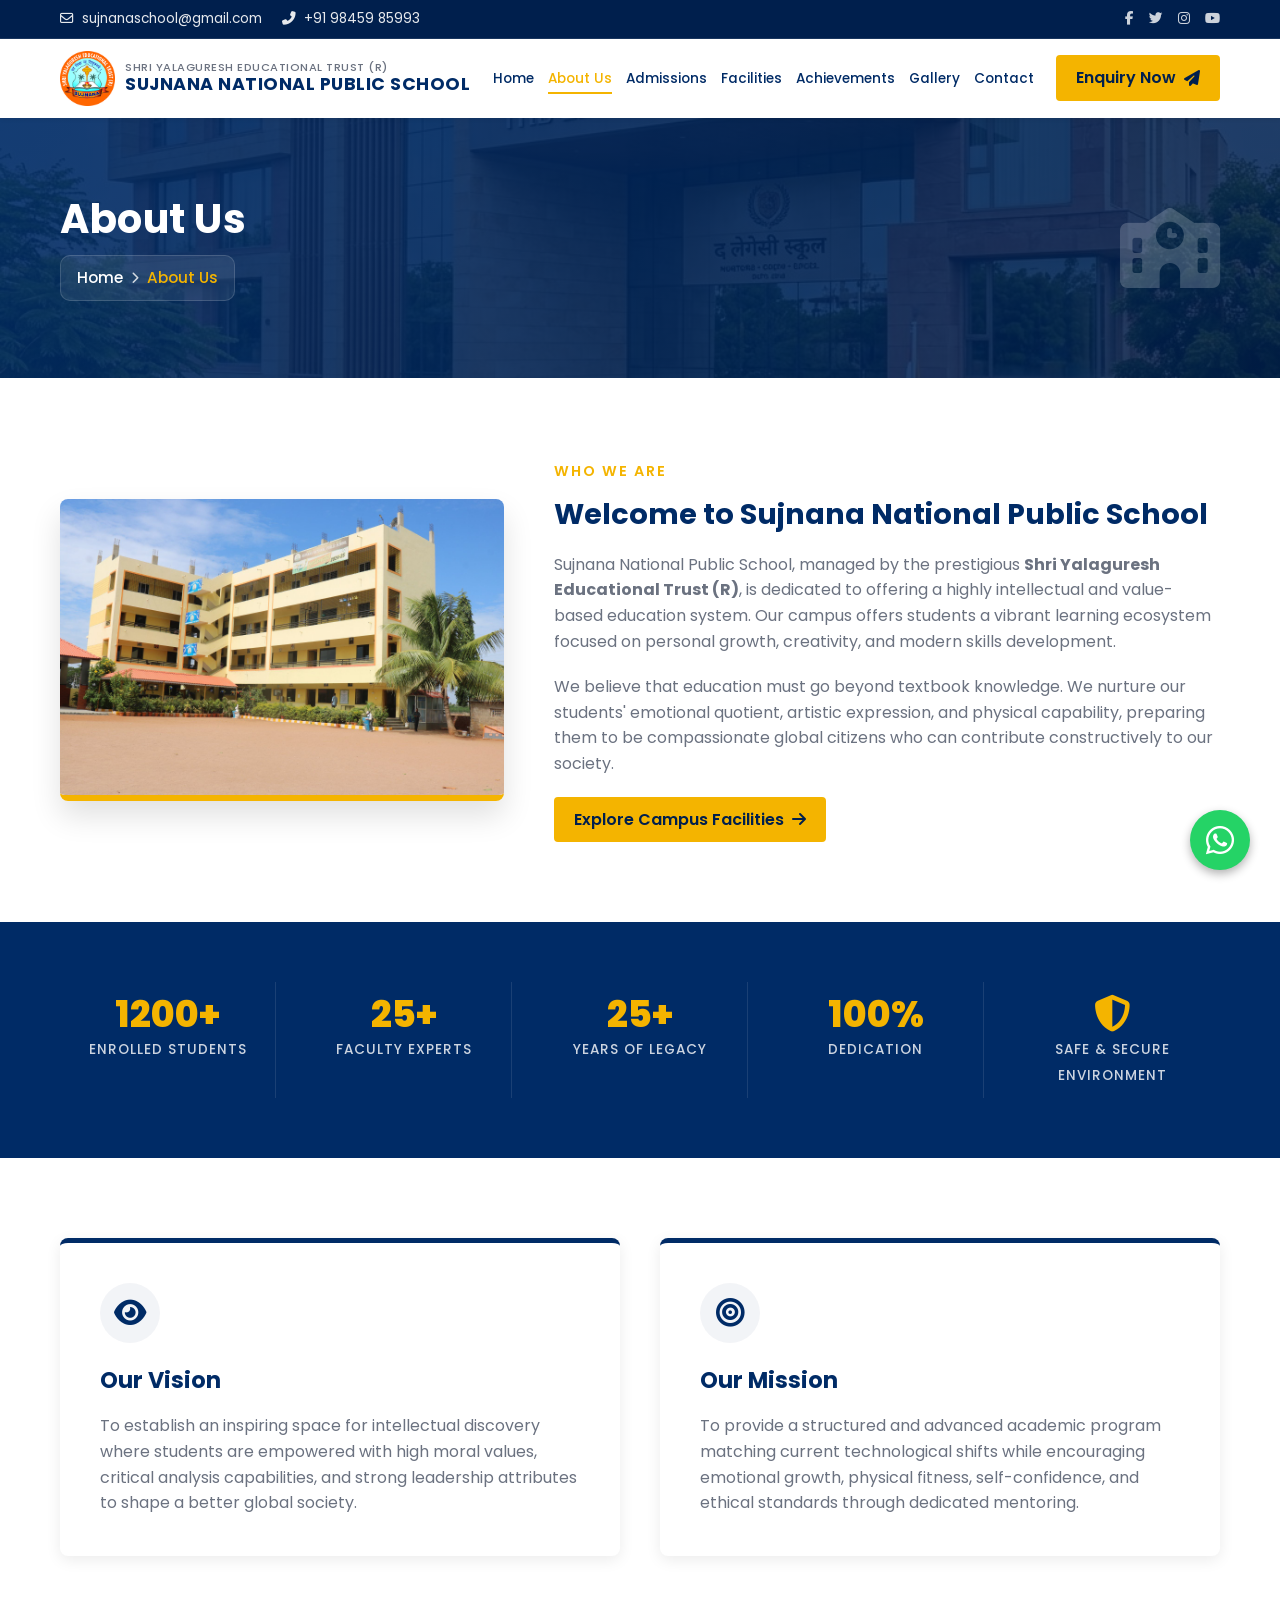
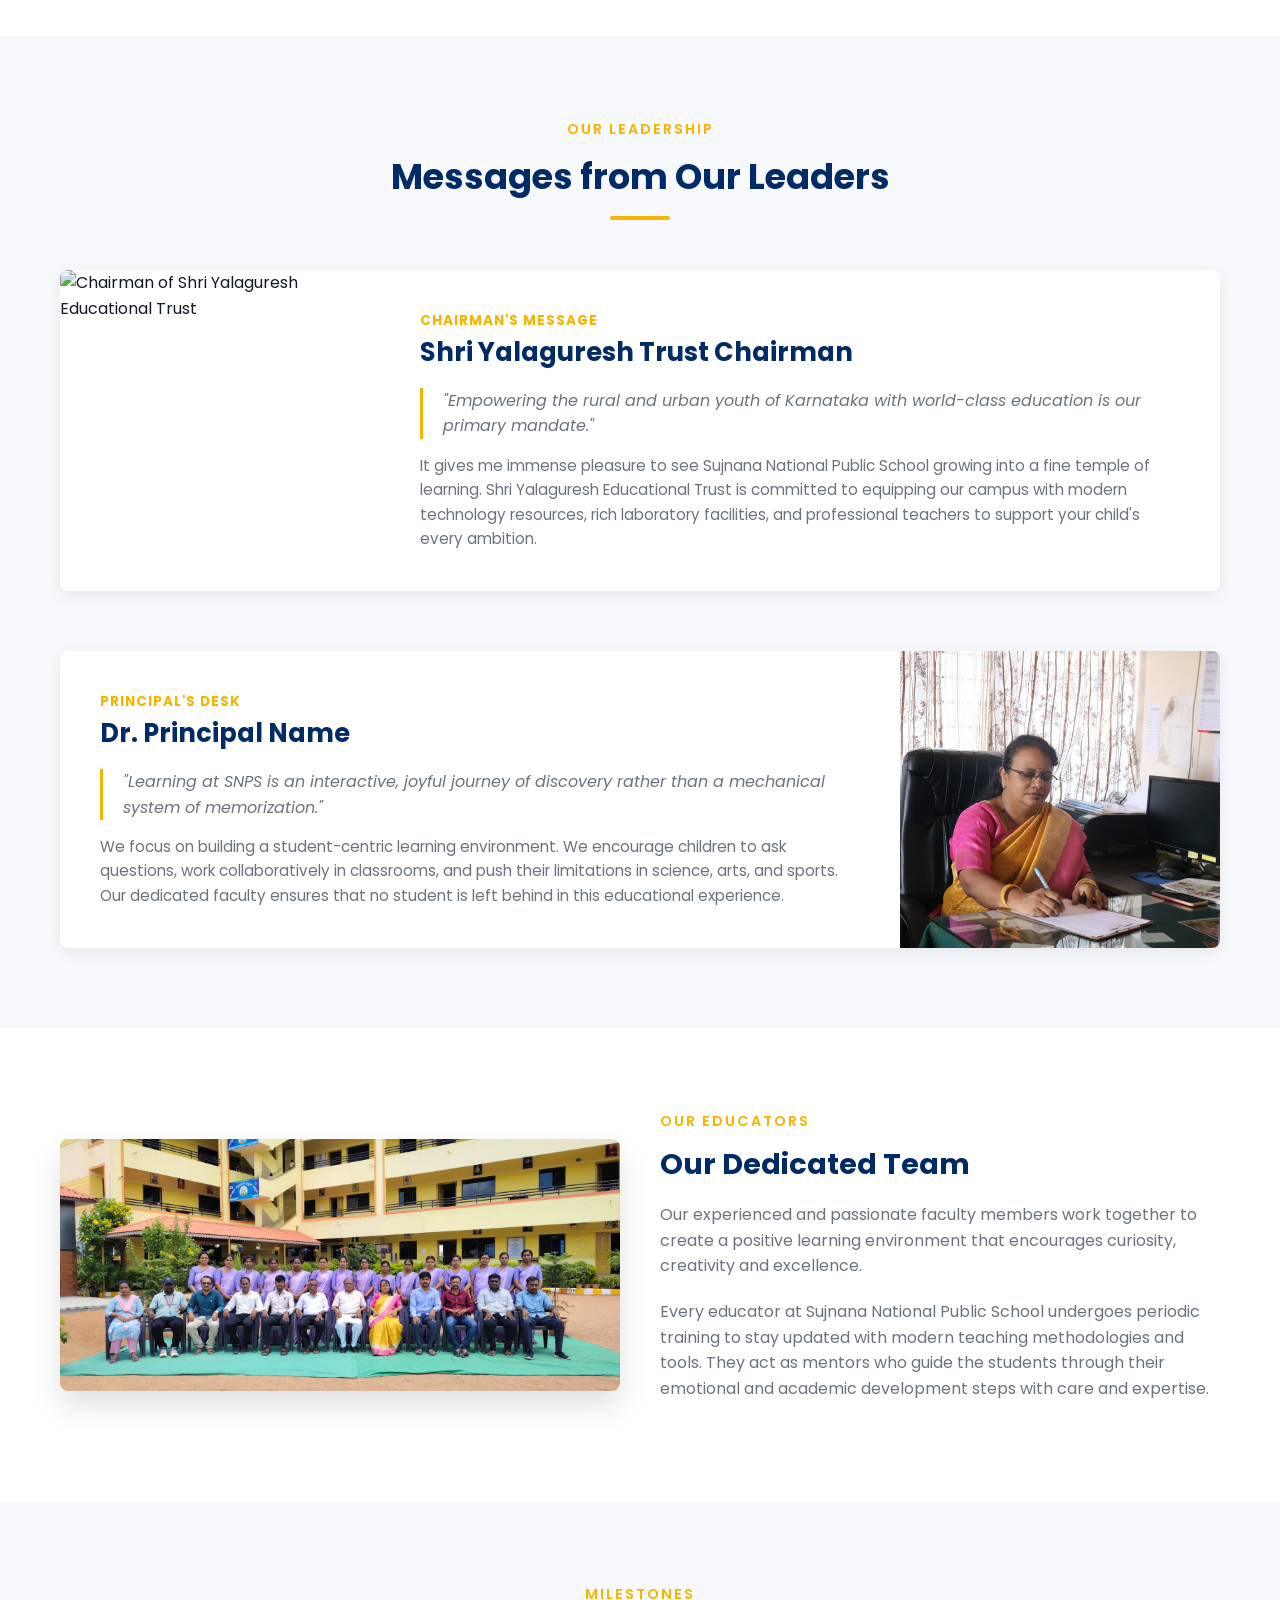
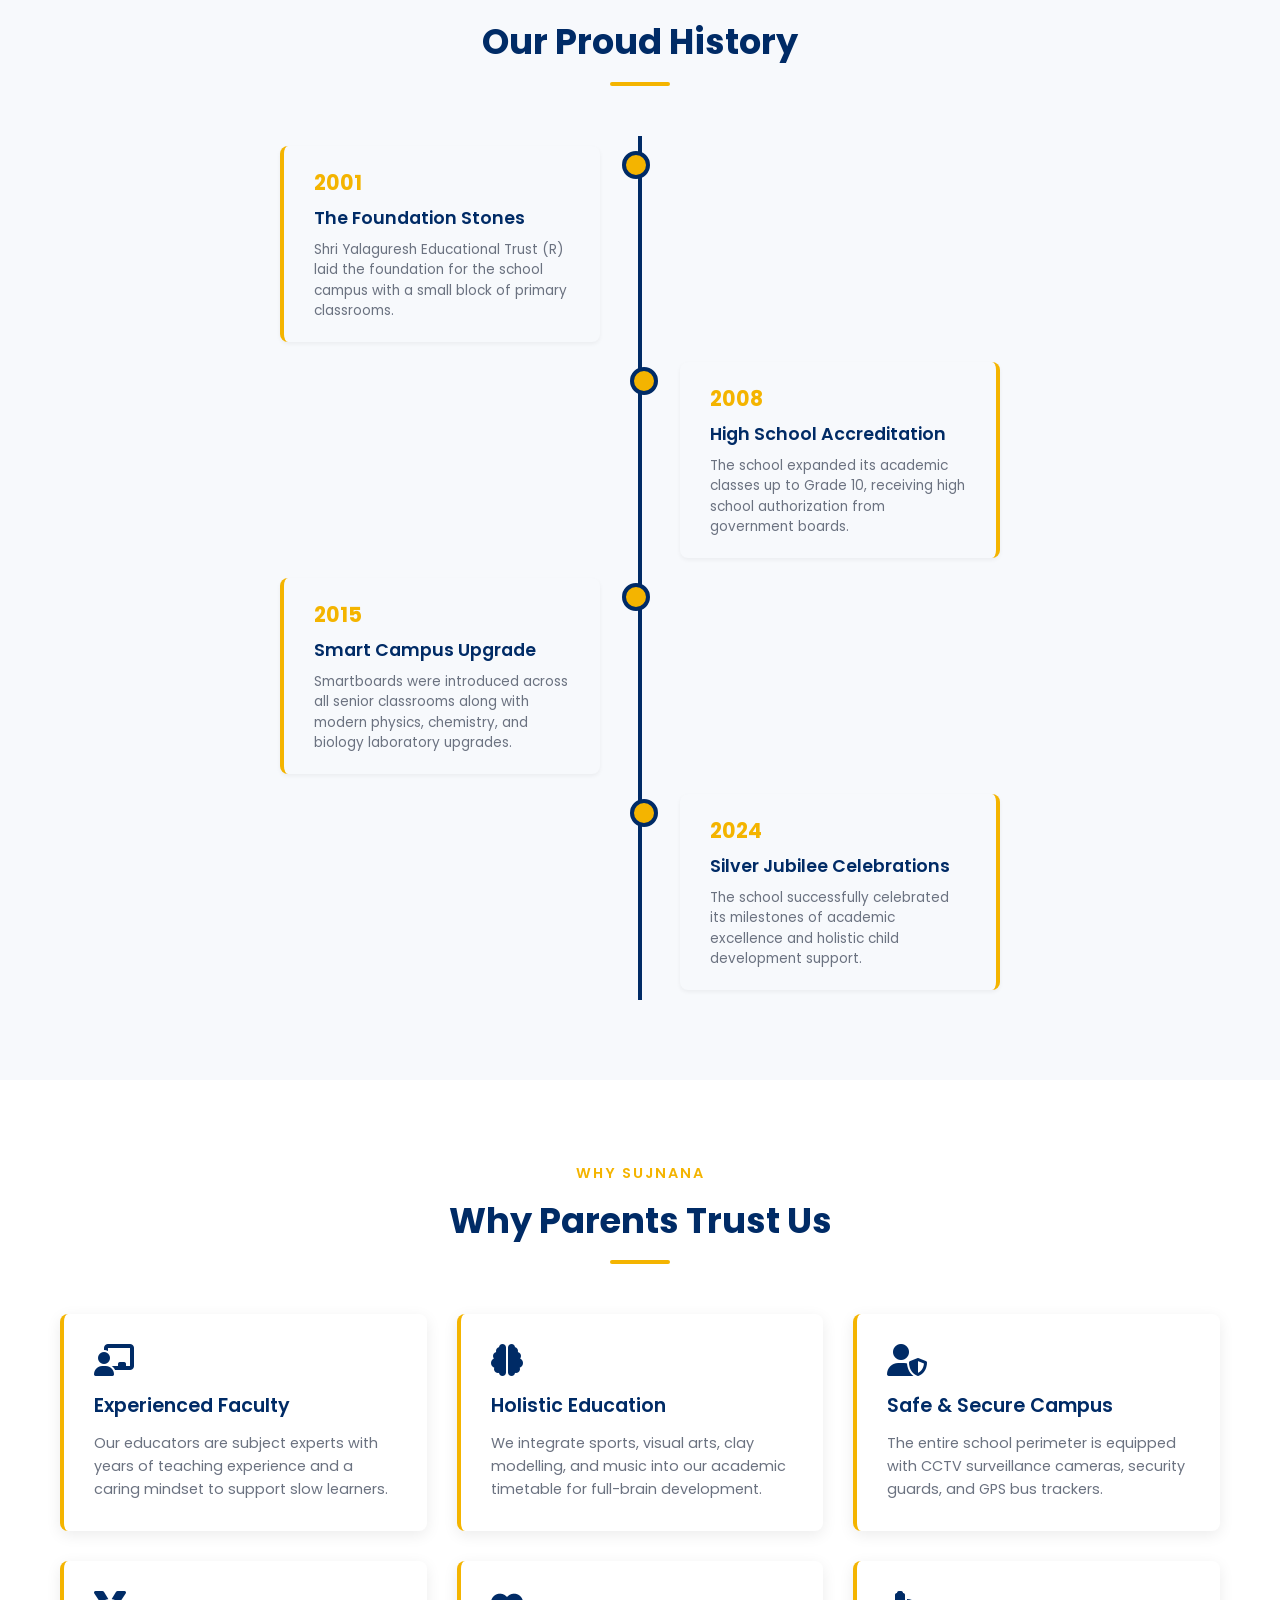
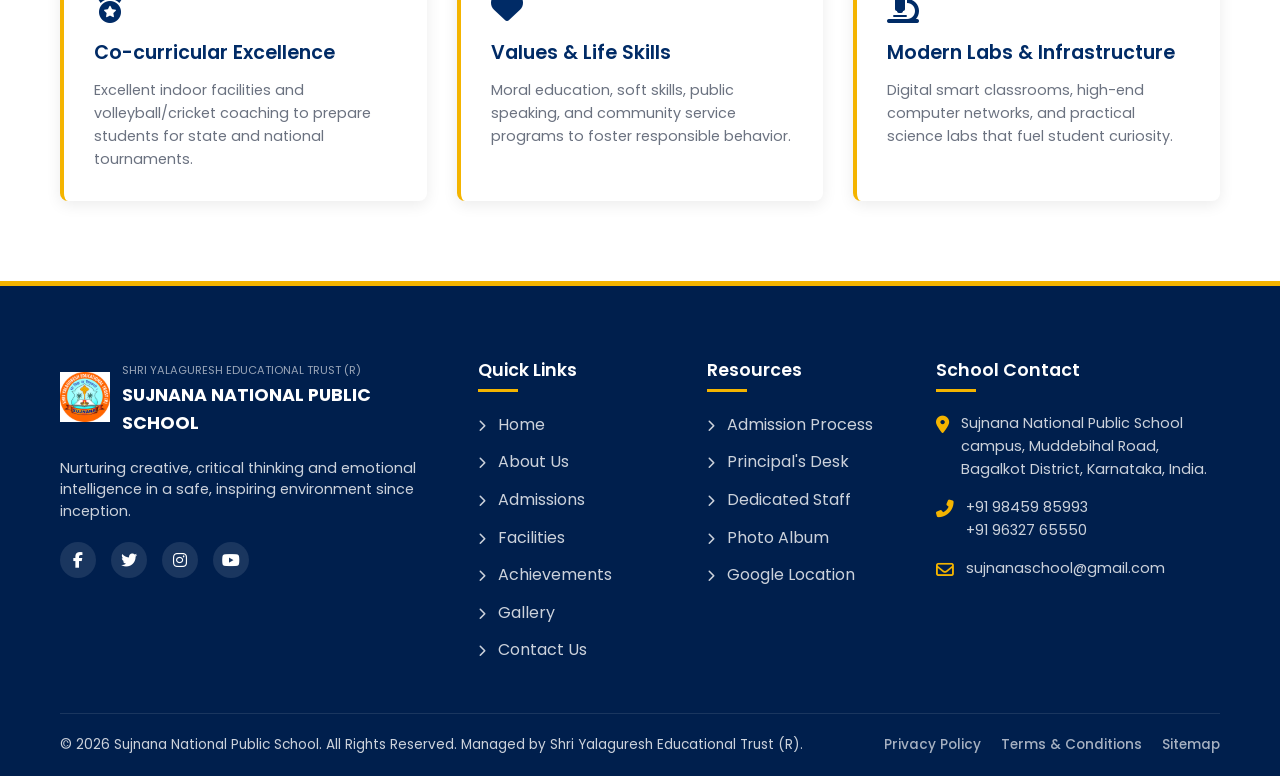
==== commit de666c90: "Reorder home page sections, add Breadcrumb Navigation Hero to inner pages, and redesign events switc" ====
--- a/about.html
+++ b/about.html
@@ -90,11 +90,21 @@
       Now <i class="fas fa-paper-plane"></i></a>
   </div>
 
-  <!-- Hero Banner -->
-  <section class="hero-banner" style="background-image: url('images/IMG_0387.JPG');">
-    <div class="container">
-      <span class="hero-banner-subtitle">SUJNANA NATIONAL PUBLIC SCHOOL</span>
-      <h1 class="hero-banner-title">ABOUT US</h1>
+  <!-- Breadcrumb Hero Section -->
+  <section class="breadcrumb-hero" style="background-image: url('images/hero-school.jpg');">
+    <div class="breadcrumb-hero-overlay"></div>
+    <div class="container">
+      <div class="breadcrumb-hero-left">
+        <h1 class="breadcrumb-hero-title">About Us</h1>
+        <div class="breadcrumb-path">
+          <a href="index.html">Home</a>
+          <span class="breadcrumb-separator"><i class="fas fa-chevron-right"></i></span>
+          <span class="breadcrumb-current">About Us</span>
+        </div>
+      </div>
+      <div class="breadcrumb-hero-right">
+        <i class="fas fa-school breadcrumb-hero-icon"></i>
+      </div>
     </div>
   </section>
 
--- a/css/style.css
+++ b/css/style.css
@@ -6069,3 +6069,289 @@
     padding: 20px;
   }
 }
+
+/* ==========================================
+   BREADCRUMB HERO SECTION
+   ========================================== */
+.breadcrumb-hero {
+  position: relative;
+  height: 260px;
+  background-size: cover;
+  background-position: center;
+  background-repeat: no-repeat;
+  display: flex;
+  align-items: center;
+  overflow: hidden;
+  color: #ffffff;
+}
+
+.breadcrumb-hero-overlay {
+  position: absolute;
+  top: 0;
+  left: 0;
+  width: 100%;
+  height: 100%;
+  background: linear-gradient(135deg, rgba(0, 43, 102, 0.9) 0%, rgba(0, 31, 77, 0.85) 100%);
+  z-index: 1;
+}
+
+.breadcrumb-hero .container {
+  position: relative;
+  z-index: 2;
+  display: flex;
+  justify-content: space-between;
+  align-items: center;
+  width: 100%;
+  max-width: 1200px;
+  margin: 0 auto;
+  padding: 0 20px;
+}
+
+.breadcrumb-hero-left {
+  display: flex;
+  flex-direction: column;
+  align-items: flex-start;
+  gap: 12px;
+}
+
+.breadcrumb-hero-title {
+  font-family: 'Poppins', sans-serif;
+  font-size: 2.5rem;
+  font-weight: 700;
+  color: #ffffff;
+  margin: 0;
+  padding: 0;
+  line-height: 1.2;
+  letter-spacing: 0.5px;
+  animation: breadcrumbFadeIn 0.8s ease-out forwards;
+}
+
+.breadcrumb-path {
+  display: inline-flex;
+  align-items: center;
+  gap: 8px;
+  background: rgba(255, 255, 255, 0.08);
+  border: 1px solid rgba(255, 255, 255, 0.15);
+  border-radius: 10px;
+  padding: 10px 16px;
+  font-size: 0.95rem;
+  opacity: 0;
+  animation: breadcrumbSlideUp 0.8s ease-out 0.2s forwards;
+}
+
+.breadcrumb-path a {
+  color: #ffffff;
+  text-decoration: none;
+  font-weight: 500;
+  transition: opacity 0.2s ease;
+}
+
+.breadcrumb-path a:hover {
+  opacity: 0.85;
+}
+
+.breadcrumb-separator {
+  color: #ffffff;
+  font-size: 0.75rem;
+  display: flex;
+  align-items: center;
+  opacity: 0.8;
+}
+
+.breadcrumb-current {
+  color: #f4b400; /* School yellow */
+  font-weight: 500;
+}
+
+.breadcrumb-hero-right {
+  display: flex;
+  align-items: center;
+  justify-content: center;
+}
+
+.breadcrumb-hero-icon {
+  font-size: 5rem;
+  color: rgba(255, 255, 255, 0.2);
+  animation: breadcrumbIconFloat 4s ease-in-out infinite;
+  display: block;
+}
+
+/* Animations */
+@keyframes breadcrumbFadeIn {
+  from {
+    opacity: 0;
+  }
+  to {
+    opacity: 1;
+  }
+}
+
+@keyframes breadcrumbSlideUp {
+  from {
+    opacity: 0;
+    transform: translateY(20px);
+  }
+  to {
+    opacity: 1;
+    transform: translateY(0);
+  }
+}
+
+@keyframes breadcrumbIconFloat {
+  0% {
+    transform: translateY(0px);
+  }
+  50% {
+    transform: translateY(-8px);
+  }
+  100% {
+    transform: translateY(0px);
+  }
+}
+
+/* Responsive Hero Design */
+@media (max-width: 768px) {
+  .breadcrumb-hero {
+    height: 170px;
+  }
+  
+  .breadcrumb-hero .container {
+    flex-direction: row;
+    justify-content: space-between;
+    align-items: center;
+  }
+  
+  .breadcrumb-hero-left {
+    align-items: flex-start;
+    gap: 8px;
+  }
+  
+  .breadcrumb-hero-title {
+    font-size: 1.8rem;
+  }
+  
+  .breadcrumb-path {
+    padding: 8px 12px;
+    font-size: 0.85rem;
+  }
+  
+  .breadcrumb-hero-icon {
+    font-size: 3.5rem;
+    opacity: 0.15;
+  }
+}
+
+@media (max-width: 480px) {
+  .breadcrumb-hero-icon {
+    display: none;
+  }
+}
+
+/* Mobile Switcher Custom Redesign */
+@media (max-width: 768px) {
+  .switch-cards-section {
+    margin-top: 20px !important;
+    margin-bottom: 20px !important;
+    padding: 0 !important;
+  }
+
+  .switch-cards-grid {
+    display: flex !important;
+    flex-direction: row !important;
+    justify-content: center !important;
+    align-items: center !important;
+    gap: 12px !important;
+    width: 100% !important;
+    margin-top: 0 !important;
+  }
+
+  .switch-card {
+    display: flex !important;
+    flex-direction: row !important;
+    align-items: center !important;
+    justify-content: center !important;
+    gap: clamp(4px, 1.5vw, 8px) !important;
+    width: 48% !important;
+    height: 60px !important;
+    padding: 0 clamp(4px, 1.8vw, 10px) !important;
+    border-radius: 16px !important;
+    box-sizing: border-box !important;
+    transition: all 0.3s ease !important;
+    overflow: hidden !important;
+  }
+
+  .switch-card:hover {
+    transform: translateY(0) !important;
+  }
+
+  .switch-card:active {
+    transform: scale(1.02) !important;
+  }
+
+  .switch-card-icon {
+    font-size: clamp(14px, 4vw, 18px) !important;
+    margin: 0 !important;
+    padding: 0 !important;
+    display: flex !important;
+    align-items: center !important;
+    justify-content: center !important;
+    transition: all 0.3s ease !important;
+    flex-shrink: 0 !important;
+  }
+
+  .switch-card-info {
+    display: flex !important;
+    align-items: center !important;
+    justify-content: center !important;
+    margin: 0 !important;
+    padding: 0 !important;
+    min-width: 0 !important; /* Allow proper shrinking if needed */
+  }
+
+  .switch-card-info h3 {
+    font-size: clamp(13px, 3.8vw, 18px) !important;
+    font-weight: 700 !important;
+    margin: 0 !important;
+    padding: 0 !important;
+    line-height: 1 !important;
+    white-space: nowrap !important;
+    display: flex !important;
+    align-items: center !important;
+    gap: clamp(4px, 1.5vw, 6px) !important;
+  }
+
+  .switch-card-info p {
+    display: none !important;
+  }
+
+  .switch-card-emoji {
+    display: none !important;
+  }
+
+  /* Active Button Styles */
+  .switch-card.active {
+    background-color: #0B2E6D !important;
+    color: #ffffff !important;
+    border: none !important;
+    border-bottom: 4px solid #F4B400 !important;
+    box-shadow: 0 4px 12px rgba(11, 46, 109, 0.25) !important;
+  }
+
+  .switch-card.active .switch-card-icon {
+    color: #F4B400 !important;
+  }
+
+  /* Inactive Button Styles */
+  .switch-card:not(.active) {
+    background-color: #ffffff !important;
+    color: #0B2E6D !important;
+    border: 1.5px solid #F4B400 !important;
+    box-shadow: 0 2px 6px rgba(0, 0, 0, 0.05) !important;
+  }
+
+  .switch-card:not(.active) .switch-card-icon {
+    color: #0B2E6D !important;
+  }
+}
+
+
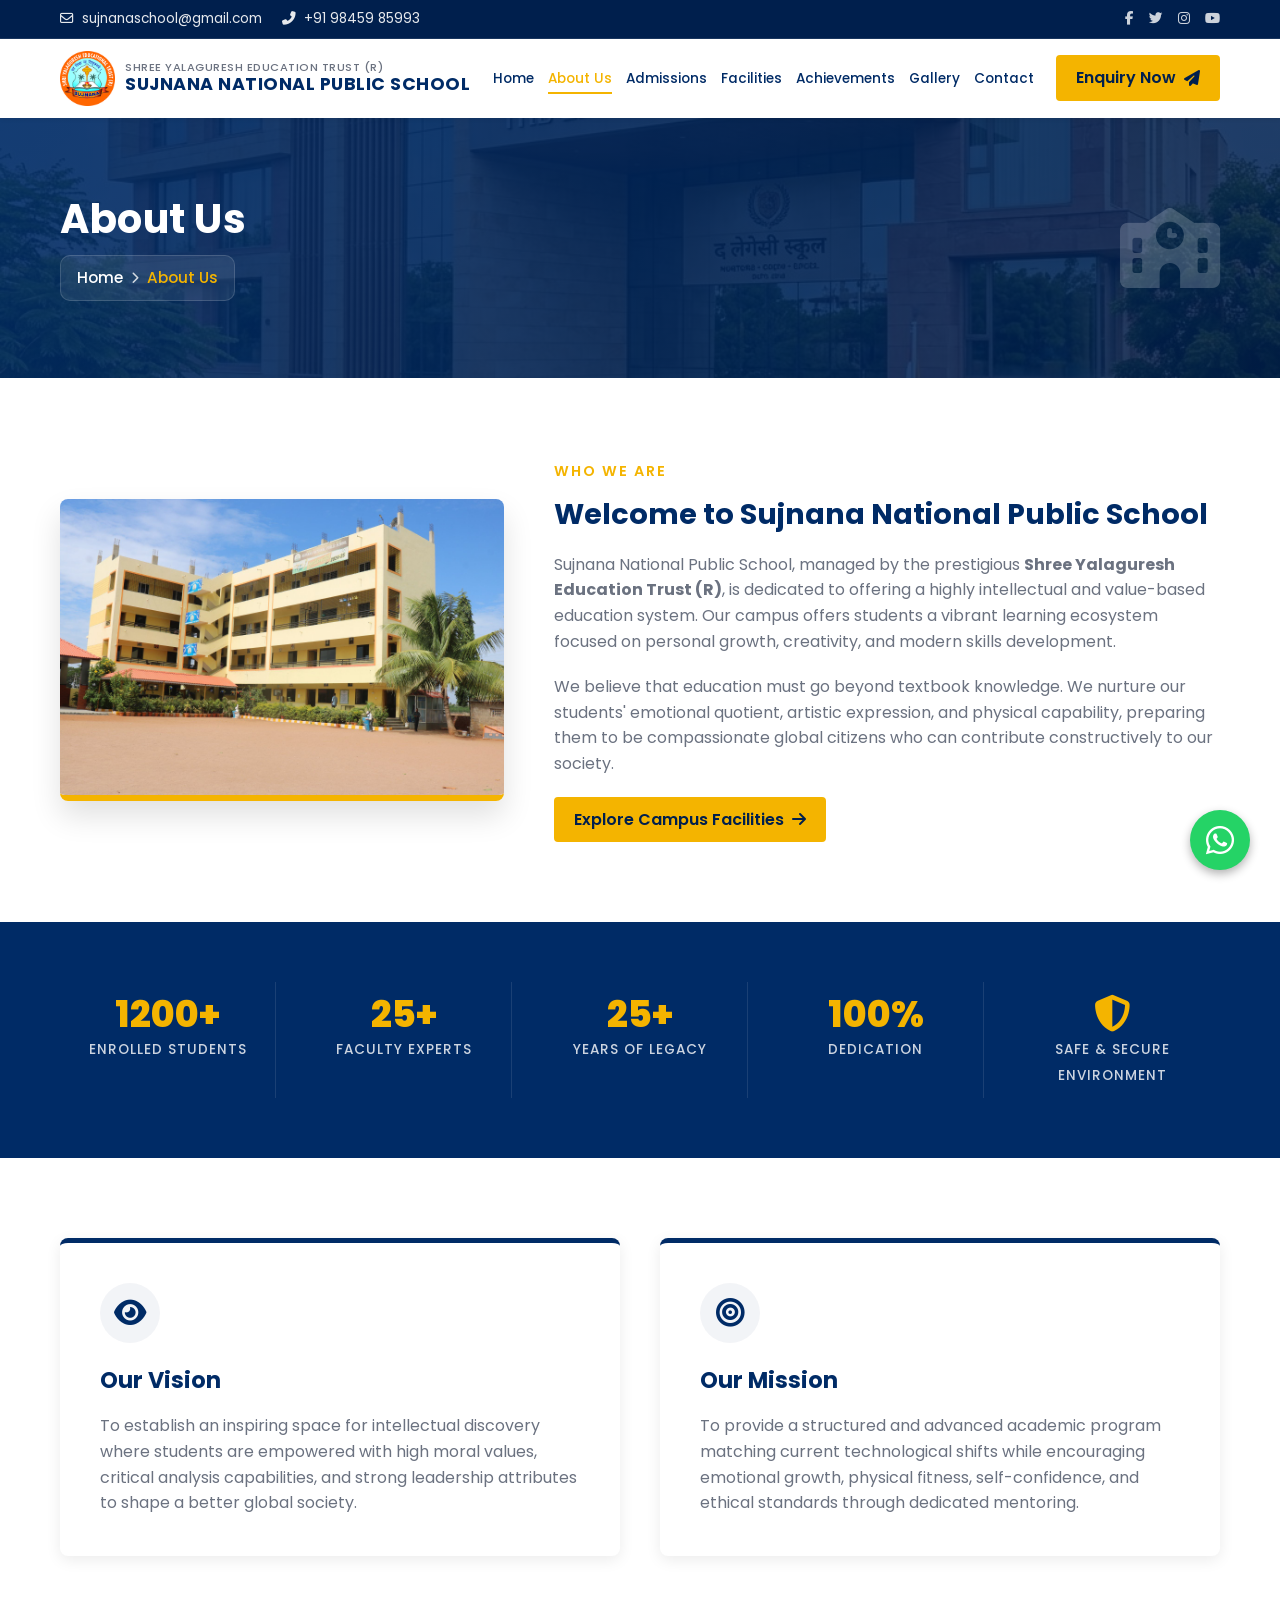
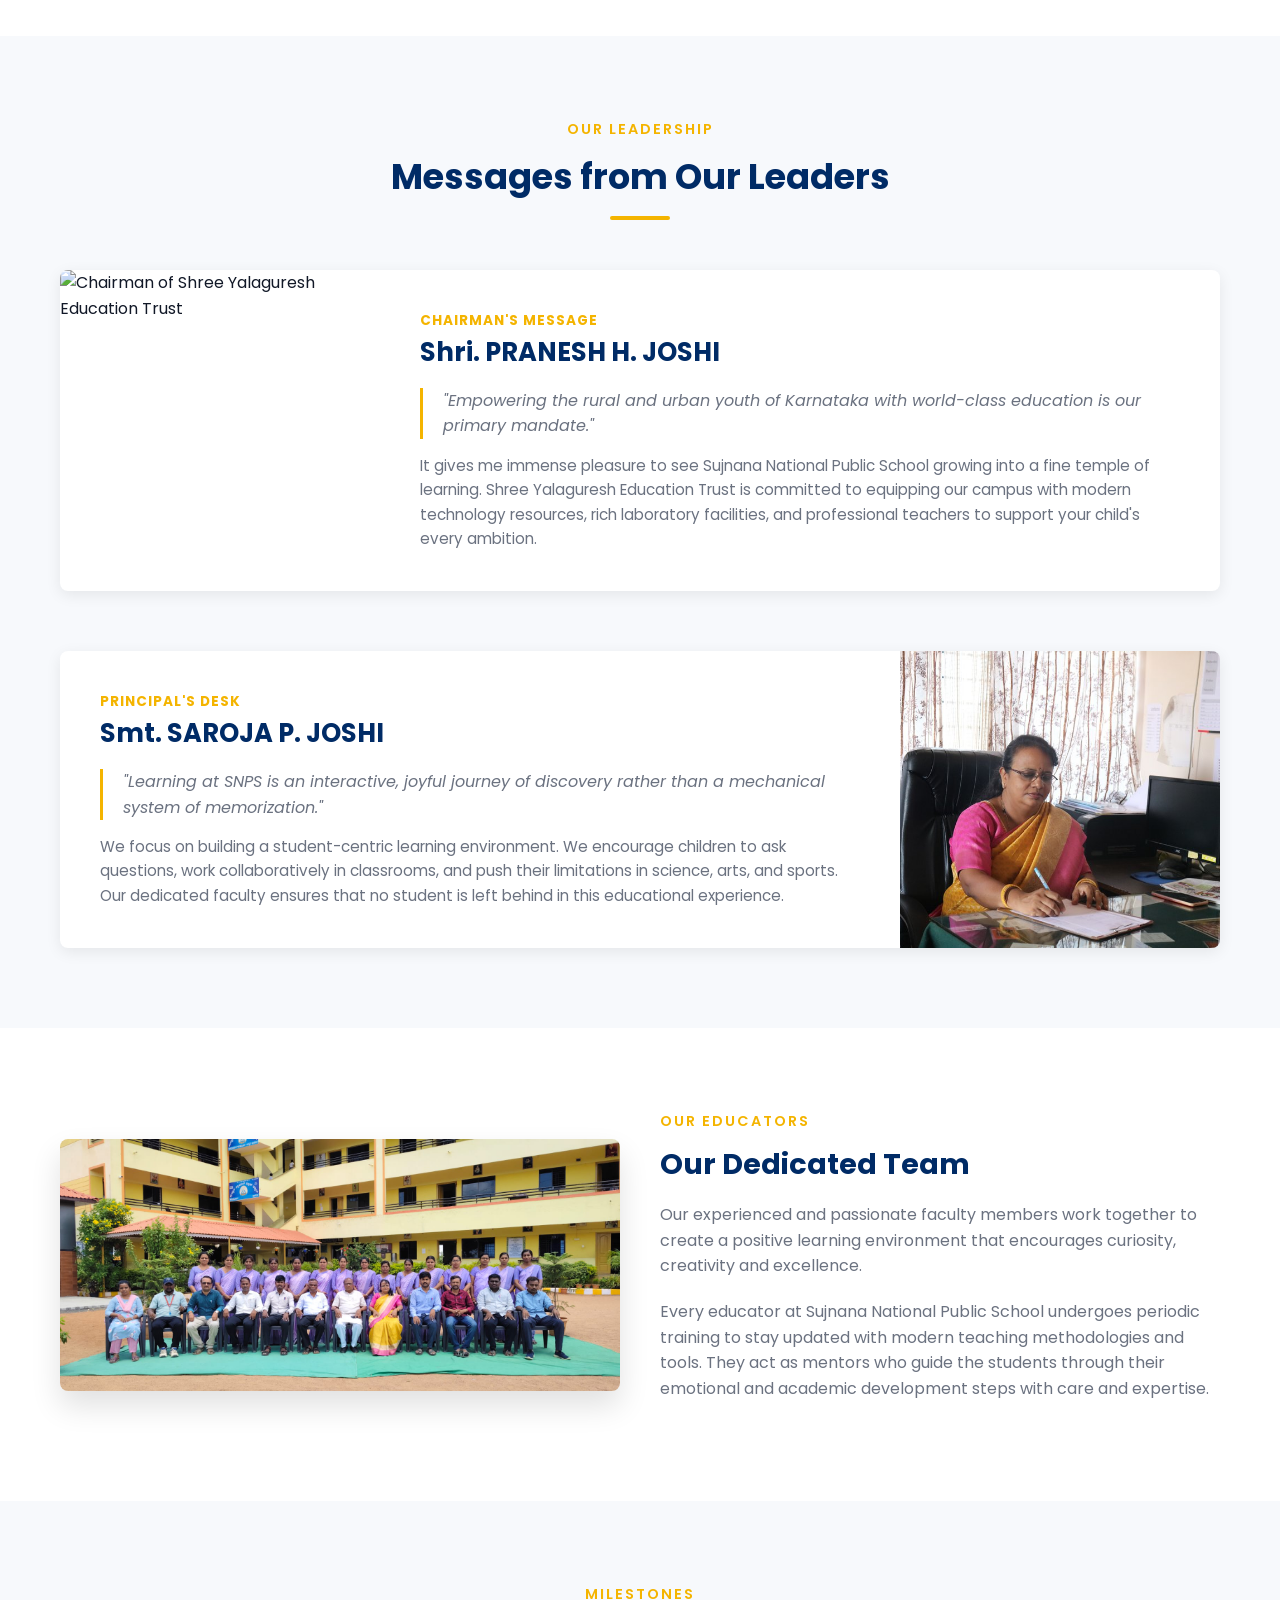
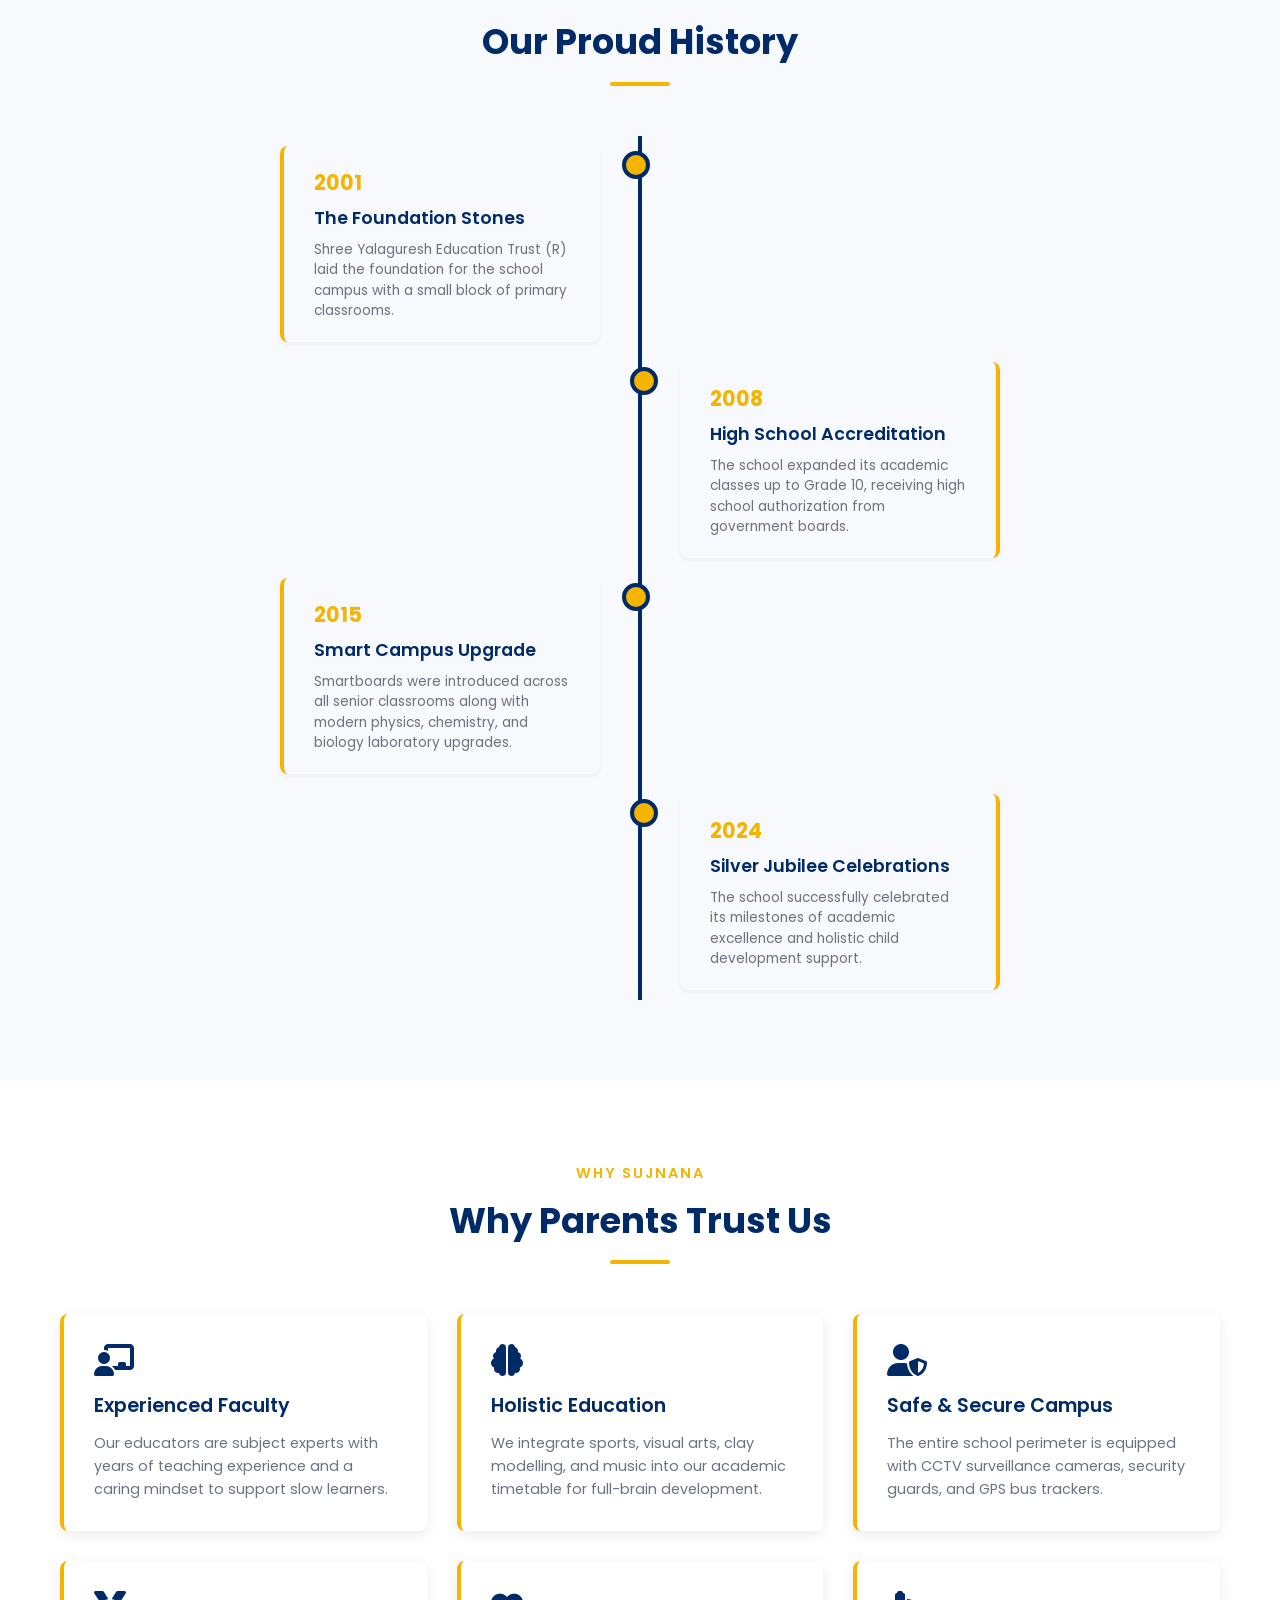
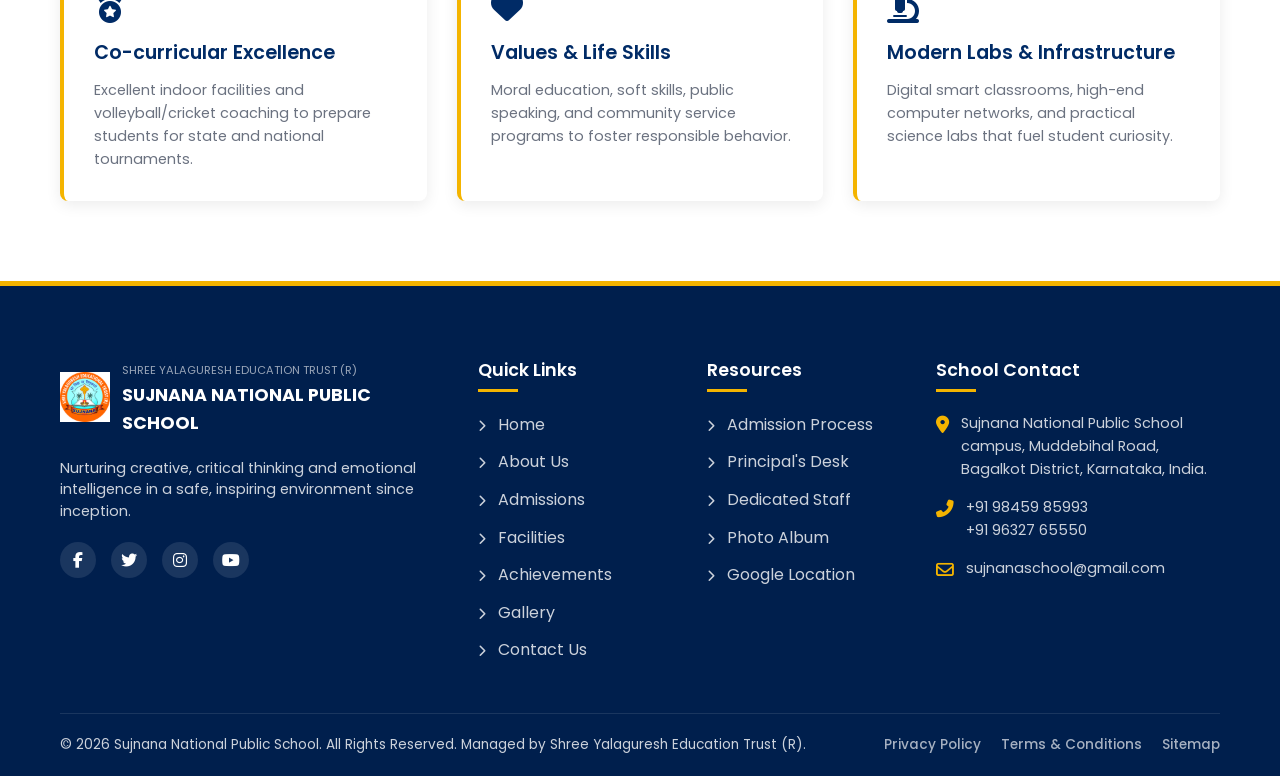
==== commit dee37fbf: "Update leadership and trust names, optimize loading speed, fix topper photo cropping, and clean up w" ====
--- a/about.html
+++ b/about.html
@@ -42,7 +42,7 @@
           <a href="index.html" class="logo-container">
             <img src="images/logo.jpeg" alt="Sujnana National Public School Logo" class="logo-img">
             <div class="logo-text">
-              <span class="trust-name">Shri Yalaguresh Educational Trust (R)</span>
+              <span class="trust-name">Shree Yalaguresh Education Trust (R)</span>
               <span class="school-name">SUJNANA NATIONAL PUBLIC SCHOOL</span>
             </div>
           </a>
@@ -116,7 +116,7 @@
         <div class="about-content-text">
           <span class="section-subtitle">Who We Are</span>
           <h3>Welcome to Sujnana National Public School</h3>
-          <p>Sujnana National Public School, managed by the prestigious <strong>Shri Yalaguresh Educational Trust
+          <p>Sujnana National Public School, managed by the prestigious <strong>Shree Yalaguresh Education Trust
               (R)</strong>, is dedicated to offering a highly intellectual and value-based education system. Our campus
             offers students a vibrant learning ecosystem focused on personal growth, creativity, and modern skills
             development.</p>
@@ -193,15 +193,15 @@
         <!-- Chairman Message -->
         <div class="message-card" id="chairman">
           <div class="leader-img-wrapper">
-            <img src="images/chairman.jpg" alt="Chairman of Shri Yalaguresh Educational Trust" class="leader-img">
+            <img src="images/chairman.jpg" alt="Chairman of Shree Yalaguresh Education Trust" class="leader-img">
           </div>
           <div class="message-content">
             <span class="leader-role">Chairman's Message</span>
-            <h3 class="leader-name">Shri Yalaguresh Trust Chairman</h3>
+            <h3 class="leader-name">Shri. PRANESH H. JOSHI</h3>
             <p class="leader-quote">"Empowering the rural and urban youth of Karnataka with world-class education is our
               primary mandate."</p>
             <p class="leader-text">It gives me immense pleasure to see Sujnana National Public School growing into a
-              fine temple of learning. Shri Yalaguresh Educational Trust is committed to equipping our campus with
+              fine temple of learning. Shree Yalaguresh Education Trust is committed to equipping our campus with
               modern technology resources, rich laboratory facilities, and professional teachers to support your child's
               every ambition.</p>
           </div>
@@ -214,7 +214,7 @@
           </div>
           <div class="message-content">
             <span class="leader-role">Principal's Desk</span>
-            <h3 class="leader-name">Dr. Principal Name</h3>
+            <h3 class="leader-name">Smt. SAROJA P. JOSHI</h3>
             <p class="leader-quote">"Learning at SNPS is an interactive, joyful journey of discovery rather than a
               mechanical system of memorization."</p>
             <p class="leader-text">We focus on building a student-centric learning environment. We encourage children to
@@ -259,7 +259,7 @@
           <div class="timeline-content">
             <span class="timeline-year">2001</span>
             <h4 class="timeline-title">The Foundation Stones</h4>
-            <p class="timeline-desc">Shri Yalaguresh Educational Trust (R) laid the foundation for the school campus
+            <p class="timeline-desc">Shree Yalaguresh Education Trust (R) laid the foundation for the school campus
               with a small block of primary classrooms.</p>
           </div>
         </div>
@@ -357,7 +357,7 @@
           <div class="footer-logo-container">
             <img src="images/logo.jpeg" alt="SNPS Logo" class="footer-logo-img">
             <div>
-              <span class="footer-trust-name">Shri Yalaguresh Educational Trust (R)</span>
+              <span class="footer-trust-name">Shree Yalaguresh Education Trust (R)</span>
               <h4 class="footer-school-name">SUJNANA NATIONAL PUBLIC SCHOOL</h4>
             </div>
           </div>
@@ -427,7 +427,7 @@
 
       <div class="footer-bottom">
         <div class="footer-bottom-flex">
-          <p>&copy; 2026 Sujnana National Public School. All Rights Reserved. Managed by Shri Yalaguresh Educational Trust (R).</p>
+          <p>&copy; 2026 Sujnana National Public School. All Rights Reserved. Managed by Shree Yalaguresh Education Trust (R).</p>
           <div class="footer-legal-links">
             <a href="privacy.html" class="footer-legal-link">Privacy Policy</a>
             <a href="terms.html" class="footer-legal-link">Terms & Conditions</a>
--- a/css/style.css
+++ b/css/style.css
@@ -887,6 +887,7 @@
   width: 100%;
   height: 100%;
   object-fit: cover;
+  object-position: top;
 }
 
 .topper-info {
@@ -3667,8 +3668,7 @@
   display: flex;
   justify-content: center;
   align-items: center;
-  opacity: 1;
-  transition: opacity 0.8s cubic-bezier(0.25, 1, 0.5, 1), transform 0.8s cubic-bezier(0.25, 1, 0.5, 1);
+  transition: opacity 0.4s cubic-bezier(0.25, 1, 0.5, 1), transform 0.4s cubic-bezier(0.25, 1, 0.5, 1);
   overflow: hidden;
 }
 
@@ -4316,287 +4316,6 @@
   }
 }
 
-/* ==========================================================================
-   Welcome Popup styling
-   ========================================================================== */
-
-/* Welcome Popup Overlay */
-.welcome-popup-overlay {
-  position: fixed;
-  top: 0;
-  left: 0;
-  width: 100%;
-  height: 100%;
-  background-color: rgba(0, 31, 77, 0.85); /* Dark transparent overlay behind popup */
-  z-index: 10000; /* Above all website content */
-  display: flex;
-  justify-content: center;
-  align-items: center;
-  opacity: 0;
-  visibility: hidden;
-  transition: opacity 0.5s ease, visibility 0.5s ease;
-}
-
-.welcome-popup-overlay.active {
-  opacity: 1;
-  visibility: visible;
-}
-
-/* Scroll Lock on html/body */
-.popup-active {
-  overflow: hidden !important;
-}
-
-/* Welcome Popup Card */
-.welcome-popup-card {
-  background-color: var(--white);
-  border: 5px solid var(--yellow); /* Gold/yellow border */
-  border-radius: 16px; /* Rounded corners */
-  box-shadow: var(--shadow-lg); /* Soft shadow */
-  width: 680px; /* Desktop width */
-  max-width: 95%;
-  padding: 50px; /* Desktop padding */
-  position: relative;
-  overflow: hidden;
-  text-align: center;
-  transform: scale(0.8) translateY(20px);
-  opacity: 0;
-  transition: transform 0.5s cubic-bezier(0.34, 1.56, 0.64, 1), opacity 0.5s ease;
-  z-index: 10001;
-}
-
-.welcome-popup-overlay.active .welcome-popup-card {
-  transform: scale(1) translateY(0);
-  opacity: 1;
-}
-
-/* Close Button at top-right */
-.welcome-popup-close {
-  position: absolute;
-  top: 20px;
-  right: 20px;
-  background: none;
-  border: none;
-  font-size: 2.2rem;
-  font-weight: 700;
-  color: var(--text-muted);
-  cursor: pointer;
-  z-index: 10005;
-  transition: var(--transition);
-  line-height: 1;
-}
-
-.welcome-popup-close:hover {
-  color: var(--yellow);
-  transform: rotate(90deg);
-}
-
-/* Decorative Dotted Elements */
-.welcome-dots {
-  position: absolute;
-  width: 60px;
-  height: 60px;
-  background-image: radial-gradient(var(--border) 25%, transparent 25%);
-  background-size: 10px 10px;
-  opacity: 0.5;
-  z-index: 10002;
-}
-
-.dots-top-left {
-  top: 25px;
-  left: 25px;
-}
-
-.dots-bottom-right {
-  bottom: 25px;
-  right: 25px;
-}
-
-/* Light Education Background Icons */
-.welcome-popup-bg-icons {
-  position: absolute;
-  top: 0;
-  left: 0;
-  width: 100%;
-  height: 100%;
-  pointer-events: none;
-  z-index: 10002;
-}
-
-.welcome-icon-bg {
-  position: absolute;
-  color: var(--primary);
-  opacity: 0.05; /* Light education icons in background */
-  font-size: 3.5rem;
-}
-
-.welcome-icon-bg:nth-child(1) { top: 15%; left: 8%; transform: rotate(-15deg); }
-.welcome-icon-bg:nth-child(2) { top: 18%; right: 10%; transform: rotate(20deg); }
-.welcome-icon-bg:nth-child(3) { bottom: 22%; left: 10%; transform: rotate(15deg); }
-.welcome-icon-bg:nth-child(4) { bottom: 15%; right: 8%; transform: rotate(-20deg); }
-.welcome-icon-bg:nth-child(5) { top: 48%; left: 4%; font-size: 2.2rem; }
-
-/* Welcome Content */
-.welcome-popup-content {
-  position: relative;
-  z-index: 10003;
-  display: flex;
-  flex-direction: column;
-  align-items: center;
-}
-
-.welcome-logo-wrapper {
-  width: 150px; /* Desktop logo size */
-  height: 150px;
-  border-radius: 50%;
-  background-color: var(--white);
-  padding: 5px;
-  box-shadow: var(--shadow-sm);
-  margin-bottom: 20px;
-  display: flex;
-  align-items: center;
-  justify-content: center;
-  border: 2px solid var(--border);
-}
-
-.welcome-logo {
-  max-width: 100%;
-  max-height: 100%;
-  object-fit: contain;
-  border-radius: 50%;
-}
-
-.welcome-subtitle {
-  font-size: 1.05rem;
-  font-weight: 600;
-  color: var(--text-muted);
-  text-transform: uppercase;
-  letter-spacing: 3px;
-  margin-bottom: 5px;
-}
-
-.welcome-title {
-  font-size: 56px; /* Desktop title font */
-  font-weight: 800;
-  color: var(--primary);
-  line-height: 1.15;
-  margin-bottom: 15px;
-  letter-spacing: -0.5px;
-}
-
-.welcome-title .highlight {
-  color: var(--yellow);
-}
-
-.welcome-tagline {
-  font-size: 1.3rem;
-  font-weight: 600;
-  color: var(--dark);
-  margin-bottom: 6px;
-}
-
-.welcome-small-text {
-  font-size: 0.95rem;
-  color: var(--text-muted);
-  margin-bottom: 30px;
-}
-
-/* Let's Begin Button */
-.welcome-popup-btn {
-  background-color: var(--yellow);
-  color: var(--dark);
-  border: none;
-  border-radius: 50px;
-  padding: 12px 40px;
-  font-size: 1.05rem;
-  font-weight: 700;
-  cursor: pointer;
-  display: inline-flex;
-  align-items: center;
-  gap: 10px;
-  box-shadow: var(--shadow-sm);
-  transition: var(--transition);
-}
-
-.welcome-popup-btn i {
-  transition: transform 0.3s ease;
-}
-
-.welcome-popup-btn:hover {
-  background-color: var(--yellow-hover);
-  box-shadow: var(--shadow);
-  transform: translateY(-2px);
-}
-
-.welcome-popup-btn:hover i {
-  transform: translateX(5px);
-}
-
-/* Tablet Responsive Styling */
-@media (max-width: 992px) {
-  .welcome-popup-card {
-    width: 80%; /* Tablet width */
-    padding: 40px; /* Tablet padding */
-  }
-  .welcome-logo-wrapper {
-    width: 120px; /* Tablet logo size */
-    height: 120px;
-    margin-bottom: 18px;
-  }
-  .welcome-title {
-    font-size: 44px; /* Tablet title font */
-  }
-  .welcome-tagline {
-    font-size: 1.15rem;
-  }
-}
-
-/* Mobile Responsive Styling */
-@media (max-width: 600px) {
-  .welcome-popup-card {
-    width: 90%; /* Mobile width */
-    padding: 25px 20px; /* Mobile padding */
-    border-radius: 12px;
-  }
-  .welcome-popup-close {
-    top: 15px;
-    right: 15px;
-    font-size: 1.7rem;
-  }
-  .welcome-logo-wrapper {
-    width: 95px; /* Mobile logo size */
-    height: 95px;
-    margin-bottom: 15px;
-  }
-  .welcome-title {
-    font-size: 32px; /* Mobile title font */
-  }
-  .welcome-tagline {
-    font-size: 1rem;
-    margin-bottom: 4px;
-  }
-  .welcome-small-text {
-    font-size: 0.85rem;
-    margin-bottom: 25px;
-  }
-  .welcome-popup-btn {
-    width: 100%; /* Full width button */
-    justify-content: center;
-    padding: 14px 20px;
-  }
-  .dots-top-left {
-    top: 15px;
-    left: 15px;
-    width: 40px;
-    height: 40px;
-  }
-  .dots-bottom-right {
-    bottom: 15px;
-    right: 15px;
-    width: 40px;
-    height: 40px;
-  }
-}
 
 /* ==========================================================================
    Achievements Page Custom Styles
@@ -4883,6 +4602,7 @@
   height: 80px;
   border-radius: 50%;
   object-fit: cover;
+  object-position: top;
   border: 3px solid rgba(244, 180, 0, 0.2);
   flex-shrink: 0;
 }
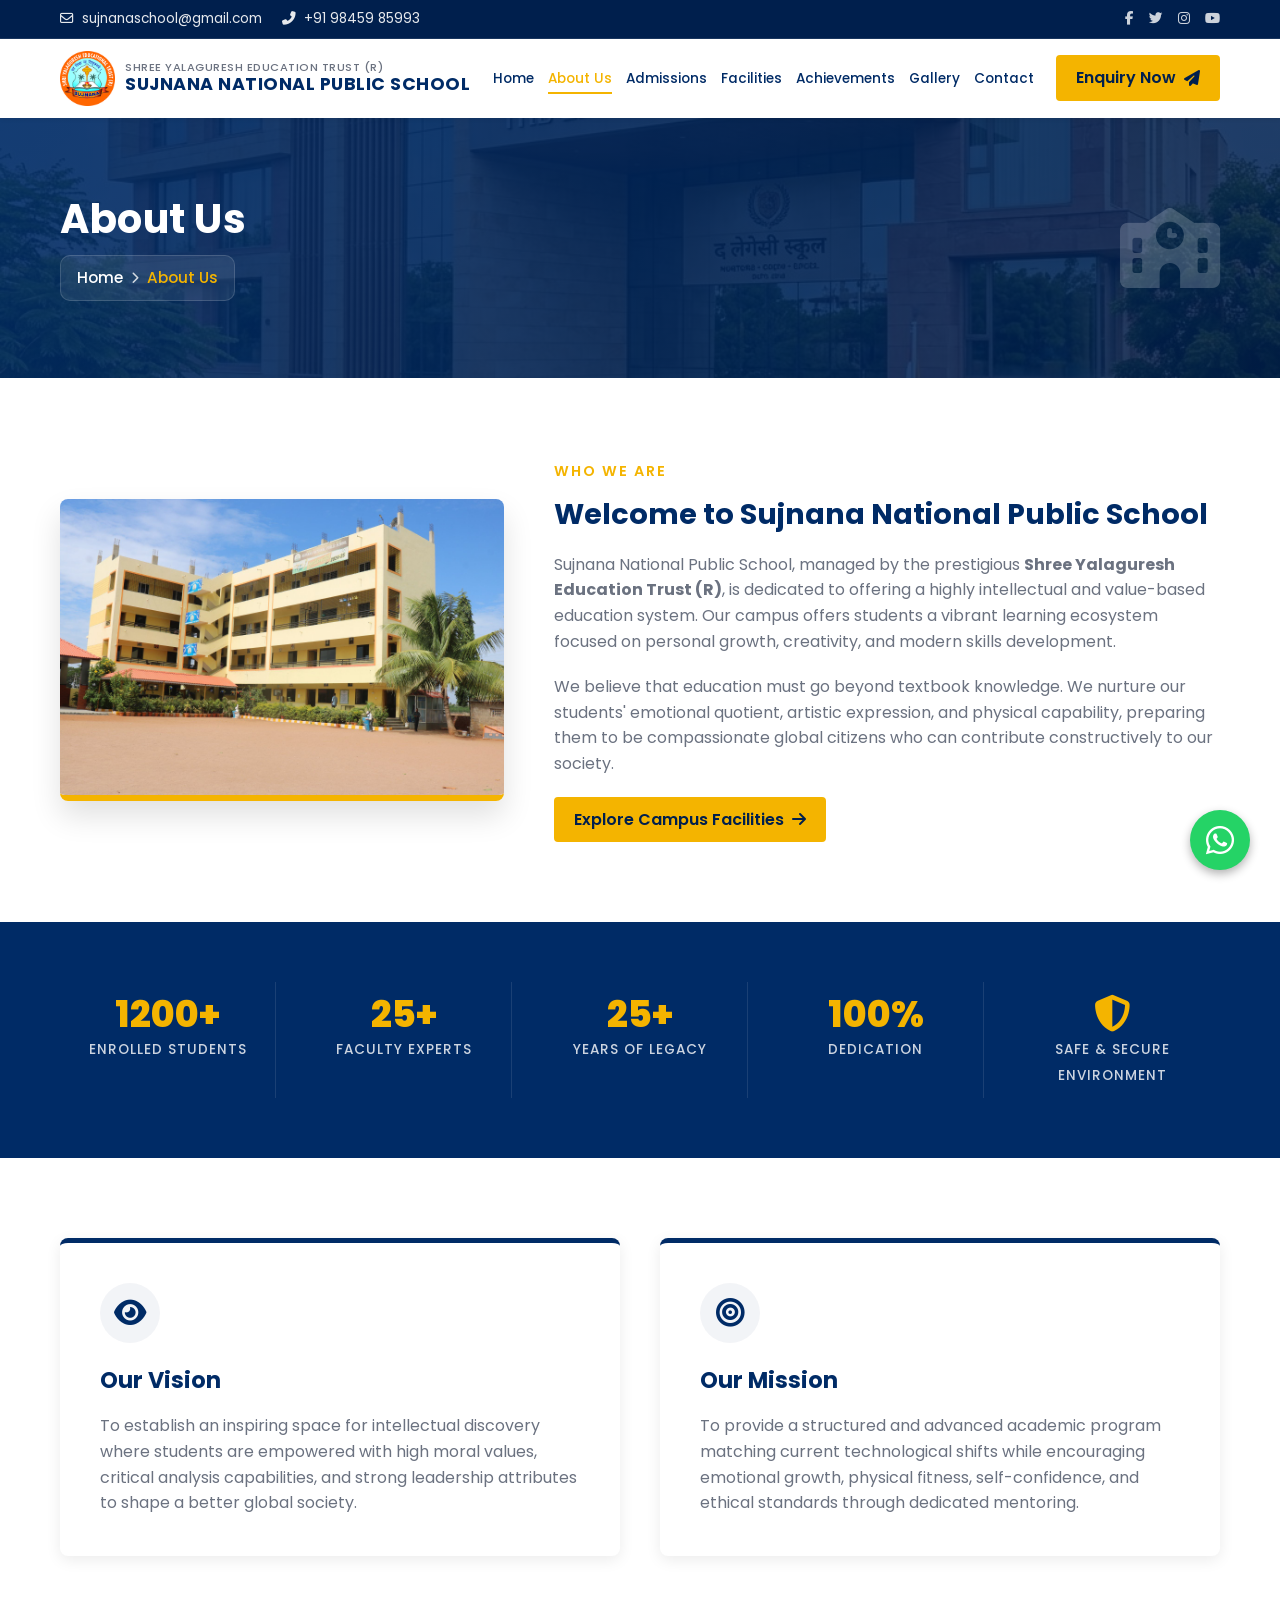
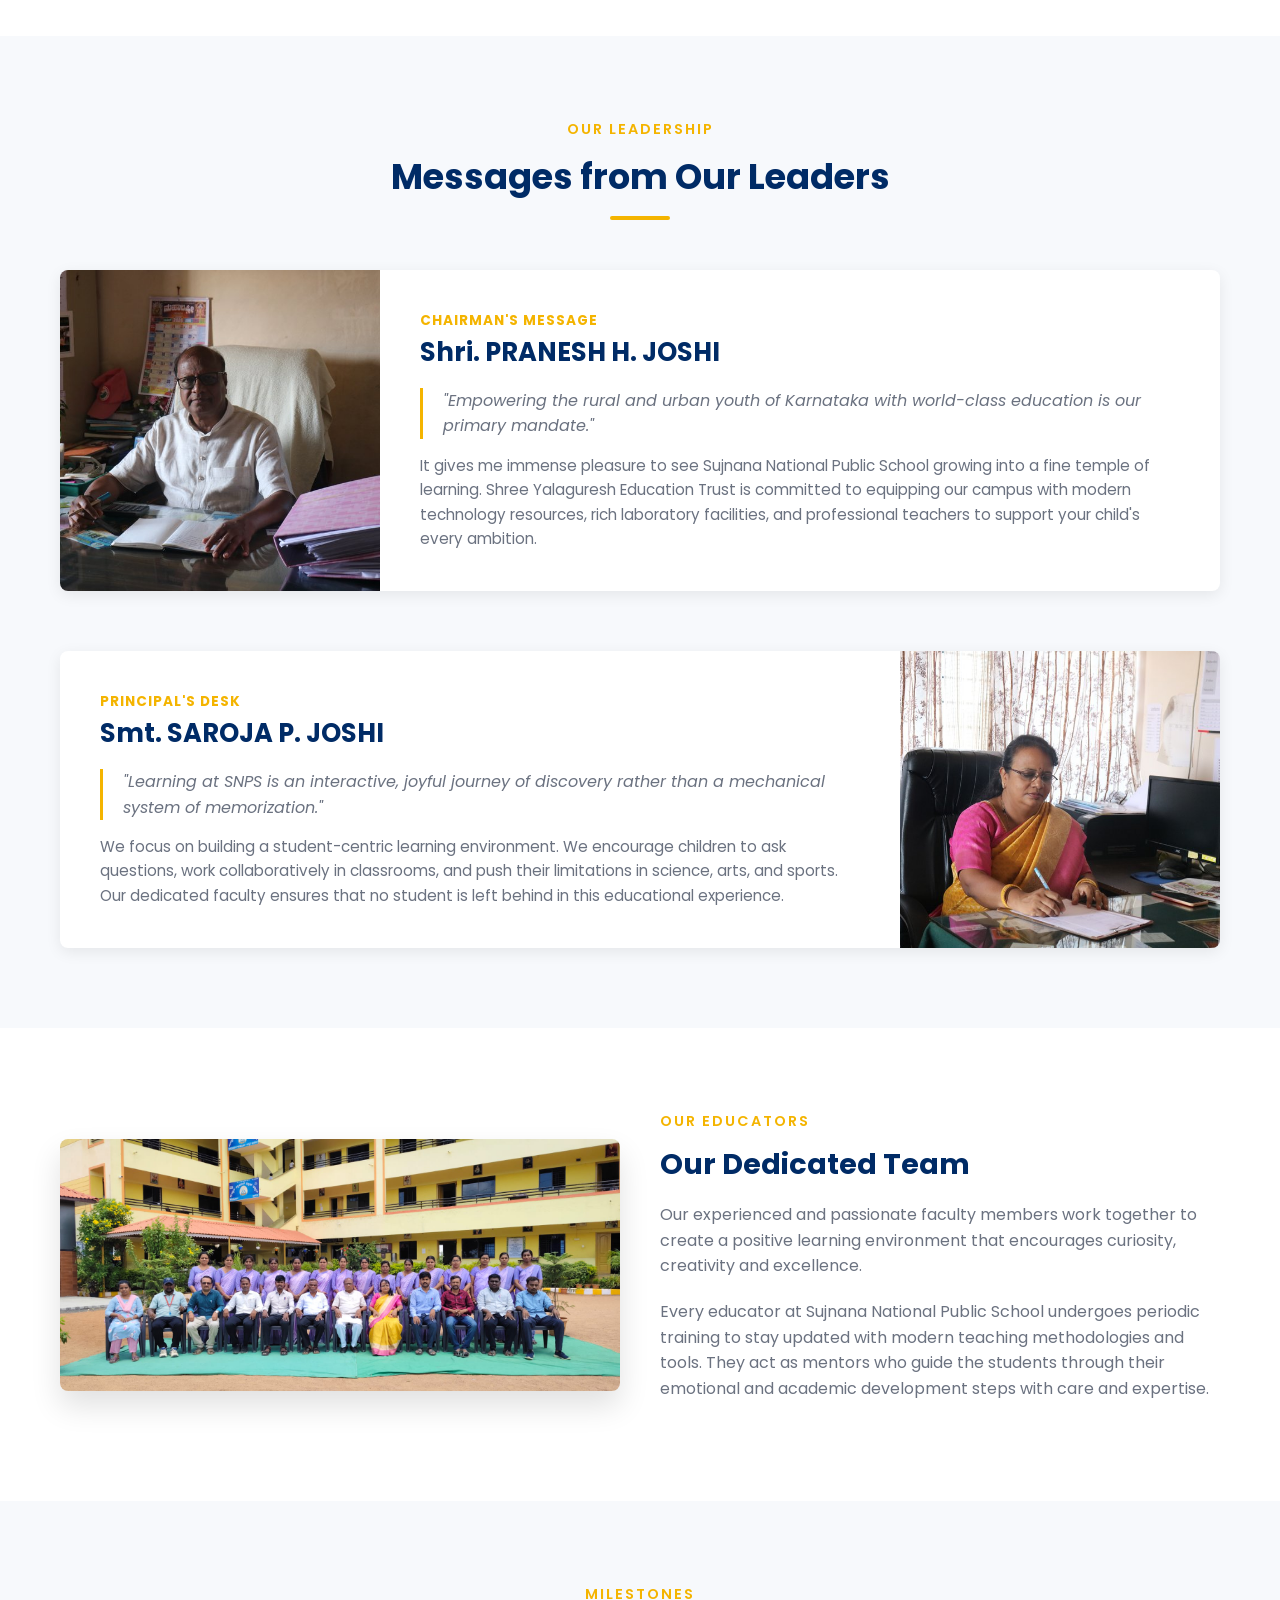
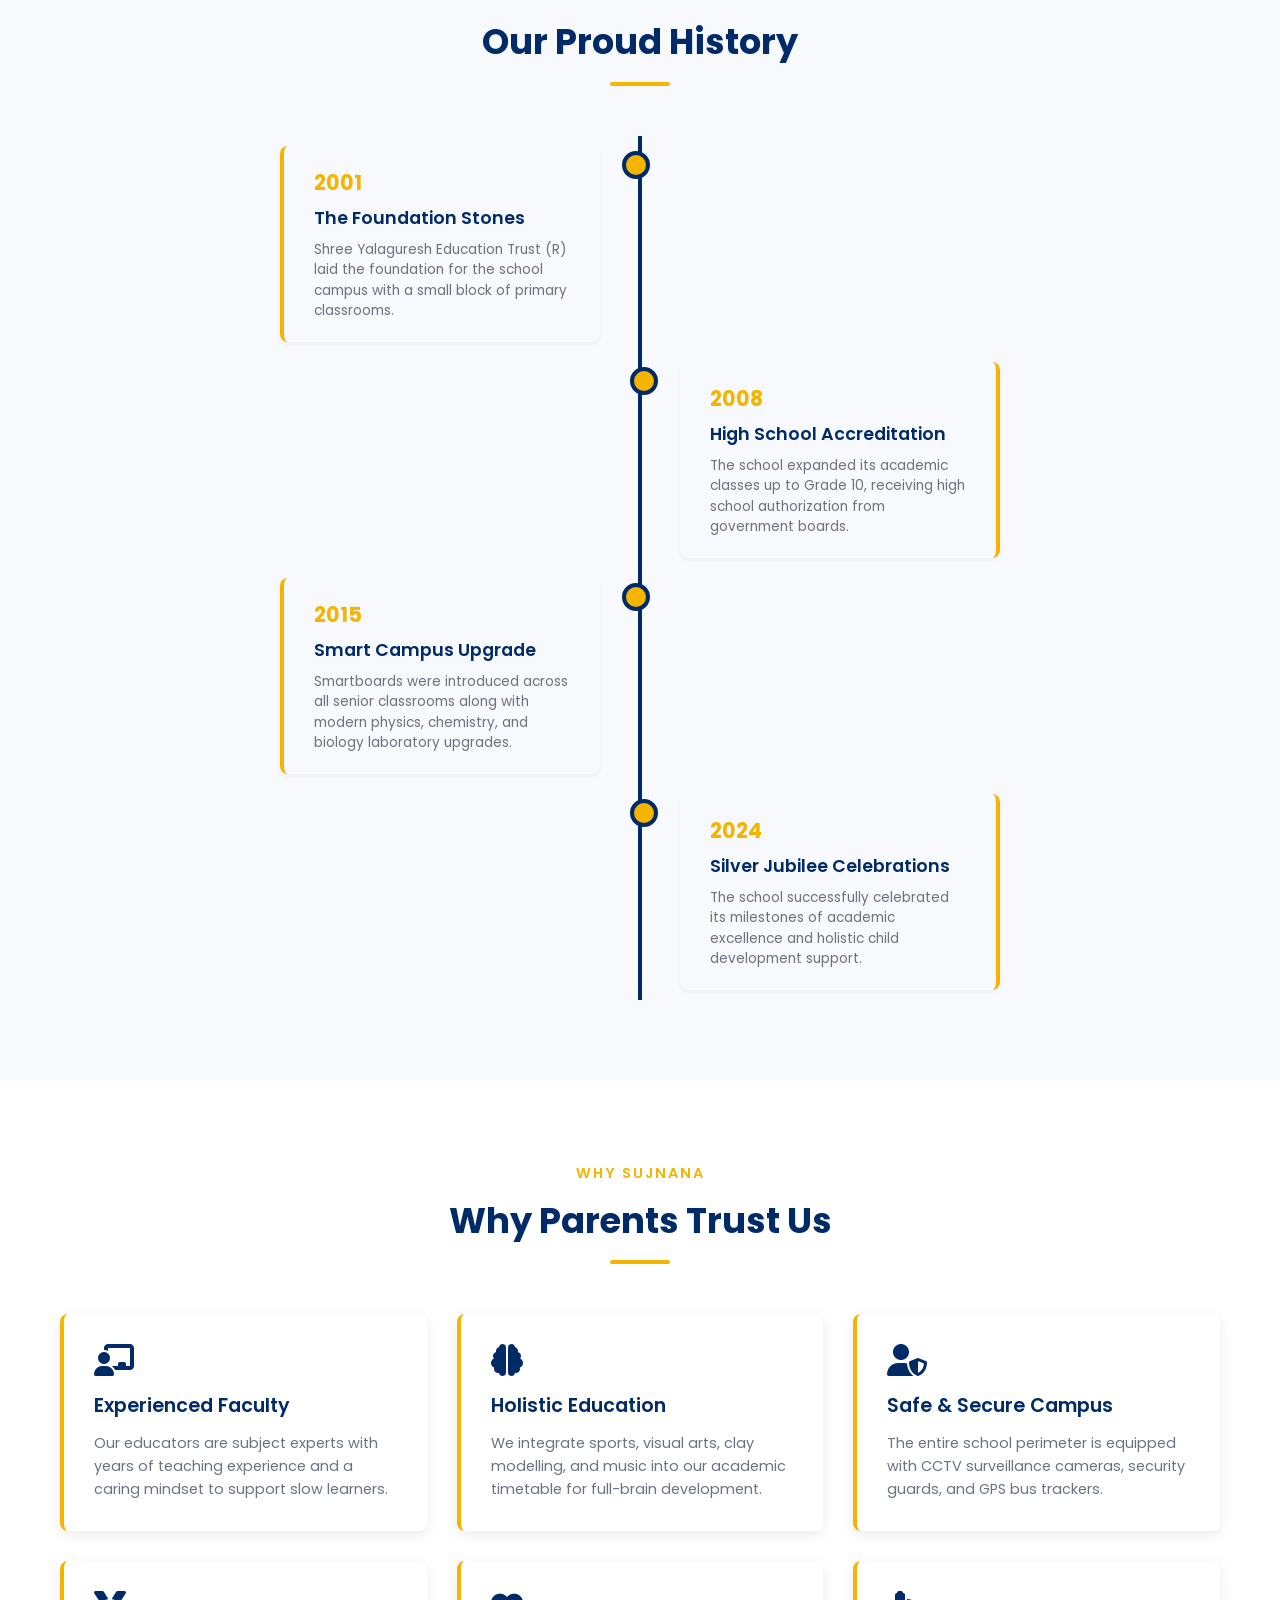
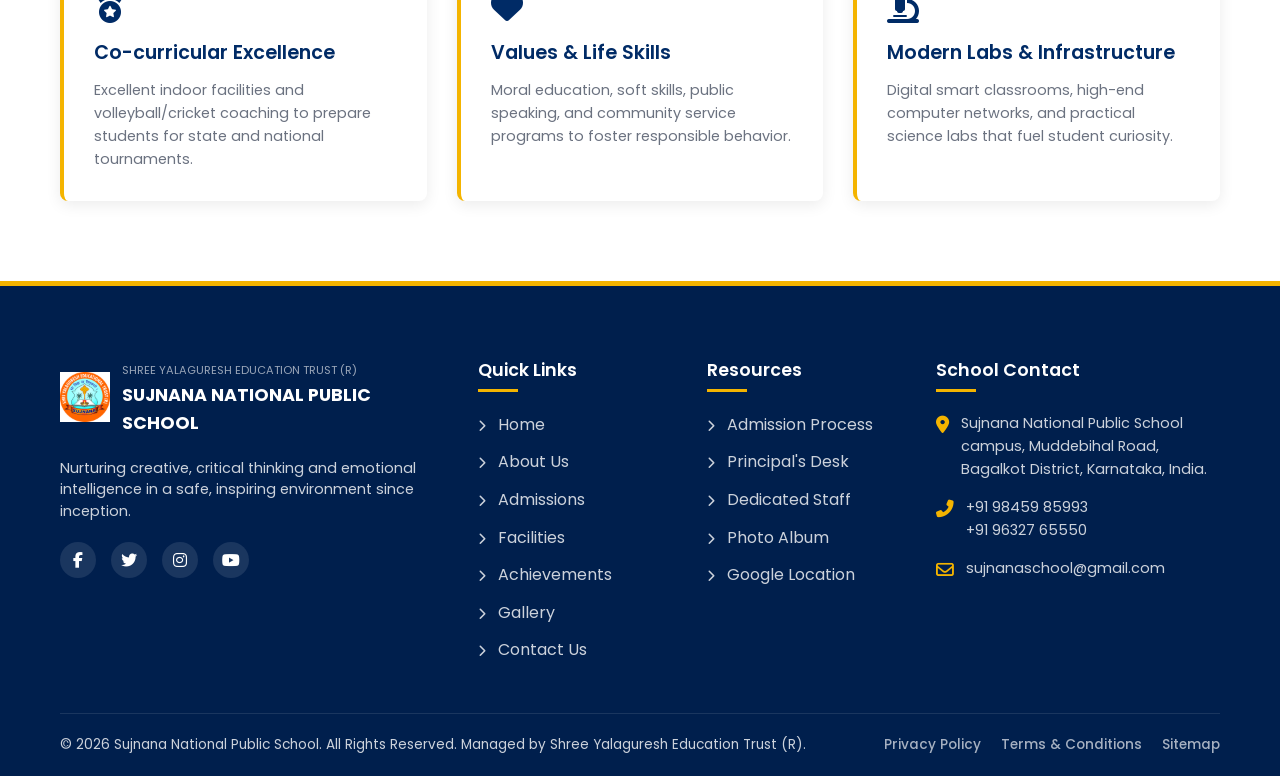
==== commit 51d9292b: "Update gallery layout, video links, home page gallery preview, and clean up overlays" ====
--- a/about.html
+++ b/about.html
@@ -28,8 +28,10 @@
         <div class="top-socials">
           <a href="#" target="_blank" aria-label="Facebook"><i class="fab fa-facebook-f"></i></a>
           <a href="#" target="_blank" aria-label="Twitter"><i class="fab fa-twitter"></i></a>
-          <a href="#" target="_blank" aria-label="Instagram"><i class="fab fa-instagram"></i></a>
-          <a href="#" target="_blank" aria-label="YouTube"><i class="fab fa-youtube"></i></a>
+          <a href="https://www.instagram.com/sujna_na/?hl=en" target="_blank" aria-label="Instagram"><i
+              class="fab fa-instagram"></i></a>
+          <a href="https://www.youtube.com/@sujnananationalpublicschoo7425" target="_blank" aria-label="YouTube"><i
+              class="fab fa-youtube"></i></a>
         </div>
       </div>
     </div>
@@ -193,7 +195,7 @@
         <!-- Chairman Message -->
         <div class="message-card" id="chairman">
           <div class="leader-img-wrapper">
-            <img src="images/chairman.jpg" alt="Chairman of Shree Yalaguresh Education Trust" class="leader-img">
+            <img src="images\chairman.JPG" alt="Chairman of Shree Yalaguresh Education Trust" class="leader-img">
           </div>
           <div class="message-content">
             <span class="leader-role">Chairman's Message</span>
@@ -366,8 +368,10 @@
           <div class="footer-socials">
             <a href="#" target="_blank" aria-label="Facebook"><i class="fab fa-facebook-f"></i></a>
             <a href="#" target="_blank" aria-label="Twitter"><i class="fab fa-twitter"></i></a>
-            <a href="#" target="_blank" aria-label="Instagram"><i class="fab fa-instagram"></i></a>
-            <a href="#" target="_blank" aria-label="YouTube"><i class="fab fa-youtube"></i></a>
+            <a href="https://www.instagram.com/sujna_na/?hl=en" target="_blank" aria-label="Instagram"><i
+                class="fab fa-instagram"></i></a>
+            <a href="https://www.youtube.com/@sujnananationalpublicschoo7425" target="_blank" aria-label="YouTube"><i
+                class="fab fa-youtube"></i></a>
           </div>
         </div>
 
@@ -382,7 +386,8 @@
                   style="font-size: 0.75rem; margin-right: 8px;"></i> Admissions</a></li>
             <li><a href="facilities.html"><i class="fas fa-chevron-right"
                   style="font-size: 0.75rem; margin-right: 8px;"></i> Facilities</a></li>
-            <li><a href="achievements.html"><i class="fas fa-chevron-right" style="font-size: 0.75rem; margin-right: 8px;"></i> Achievements</a></li>
+            <li><a href="achievements.html"><i class="fas fa-chevron-right"
+                  style="font-size: 0.75rem; margin-right: 8px;"></i> Achievements</a></li>
             <li><a href="gallery.html"><i class="fas fa-chevron-right"
                   style="font-size: 0.75rem; margin-right: 8px;"></i> Gallery</a></li>
             <li><a href="contact.html"><i class="fas fa-chevron-right"
@@ -427,7 +432,8 @@
 
       <div class="footer-bottom">
         <div class="footer-bottom-flex">
-          <p>&copy; 2026 Sujnana National Public School. All Rights Reserved. Managed by Shree Yalaguresh Education Trust (R).</p>
+          <p>&copy; 2026 Sujnana National Public School. All Rights Reserved. Managed by Shree Yalaguresh Education
+            Trust (R).</p>
           <div class="footer-legal-links">
             <a href="privacy.html" class="footer-legal-link">Privacy Policy</a>
             <a href="terms.html" class="footer-legal-link">Terms & Conditions</a>
--- a/css/style.css
+++ b/css/style.css
@@ -854,7 +854,7 @@
 /* SSLC Toppers Section */
 .toppers-grid {
   display: grid;
-  grid-template-columns: repeat(5, 1fr);
+  grid-template-columns: repeat(6, 1fr);
   gap: 20px;
   margin-bottom: 40px;
 }
@@ -2090,29 +2090,11 @@
 }
 
 .gallery-overlay {
-  position: absolute;
-  top: 0;
-  left: 0;
-  width: 100%;
-  height: 100%;
-  background-color: rgba(0, 43, 102, 0.8);
-  display: flex;
-  flex-direction: column;
-  justify-content: center;
-  align-items: center;
-  opacity: 0;
-  transition: var(--transition);
-  color: var(--white);
-  padding: 20px;
-  text-align: center;
+  display: none !important;
 }
 
 .gallery-item:hover img {
   transform: scale(1.1);
-}
-
-.gallery-item:hover .gallery-overlay {
-  opacity: 1;
 }
 
 .gallery-item-title {
@@ -2130,7 +2112,7 @@
 
 /* Video Gallery Grid */
 .video-gallery-grid {
-  display: none;
+  display: grid;
   grid-template-columns: repeat(3, 1fr);
   gap: 25px;
   margin-bottom: 40px;
@@ -2147,6 +2129,8 @@
   position: relative;
   padding-top: 56.25%;
   cursor: pointer;
+  overflow: hidden;
+  border-radius: 8px 8px 0 0;
 }
 
 .video-thumb {
@@ -2156,30 +2140,19 @@
   width: 100%;
   height: 100%;
   object-fit: cover;
+  transition: transform 0.4s cubic-bezier(0.16, 1, 0.3, 1);
+}
+
+.video-card {
+  cursor: pointer;
+}
+
+.video-card:hover .video-thumb {
+  transform: scale(1.06);
 }
 
 .video-play-btn {
-  position: absolute;
-  top: 50%;
-  left: 50%;
-  transform: translate(-50%, -50%);
-  width: 60px;
-  height: 60px;
-  background-color: rgba(244, 180, 0, 0.9);
-  color: var(--dark);
-  border-radius: 50%;
-  display: flex;
-  justify-content: center;
-  align-items: center;
-  font-size: 1.5rem;
-  box-shadow: var(--shadow);
-  transition: var(--transition);
-}
-
-.video-card:hover .video-play-btn {
-  background-color: var(--primary);
-  color: var(--white);
-  transform: translate(-50%, -50%) scale(1.1);
+  display: none !important;
 }
 
 .video-info {
@@ -2204,48 +2177,83 @@
 }
 
 /* Lightbox Modal */
+@keyframes lightboxFadeIn {
+  from { opacity: 0; }
+  to { opacity: 1; }
+}
+
+@keyframes lightboxScaleUp {
+  from { transform: scale(0.92); opacity: 0; }
+  to { transform: scale(1); opacity: 1; }
+}
+
 .lightbox {
   position: fixed;
   top: 0;
   left: 0;
   width: 100%;
   height: 100%;
-  background-color: rgba(0,0,0,0.9);
+  background-color: rgba(0, 15, 38, 0.92);
+  backdrop-filter: blur(8px);
   z-index: 10000;
   display: none;
   justify-content: center;
   align-items: center;
+  animation: lightboxFadeIn 0.3s ease forwards;
 }
 
 .lightbox-content {
   max-width: 90%;
-  max-height: 80%;
+  max-height: 85%;
   position: relative;
+  display: flex;
+  flex-direction: column;
+  align-items: center;
+  animation: lightboxScaleUp 0.35s cubic-bezier(0.16, 1, 0.3, 1) forwards;
 }
 
 .lightbox-img, .lightbox-video {
-  width: 100%;
+  width: auto;
+  max-width: 100%;
   height: auto;
-  max-height: 80vh;
-  border-radius: 4px;
+  max-height: 78vh;
+  border-radius: 8px;
+  box-shadow: 0 20px 50px rgba(0, 0, 0, 0.6);
+  border: 2px solid rgba(255, 255, 255, 0.15);
 }
 
 .lightbox-close {
   position: absolute;
-  top: -40px;
+  top: -45px;
   right: 0;
   color: var(--white);
-  font-size: 2rem;
+  font-size: 2.2rem;
   cursor: pointer;
-  background: none;
-  border: none;
+  background: rgba(255, 255, 255, 0.1);
+  width: 40px;
+  height: 40px;
+  border-radius: 50%;
+  display: flex;
+  align-items: center;
+  justify-content: center;
+  border: 1px solid rgba(255, 255, 255, 0.2);
+  transition: var(--transition);
+}
+
+.lightbox-close:hover {
+  background: var(--yellow);
+  color: var(--dark);
+  transform: rotate(90deg);
 }
 
 .lightbox-caption {
   color: var(--white);
   text-align: center;
-  margin-top: 15px;
-  font-size: 1.1rem;
+  margin-top: 16px;
+  font-size: 1.2rem;
+  font-weight: 600;
+  letter-spacing: 0.5px;
+  text-shadow: 0 2px 4px rgba(0, 0, 0, 0.5);
 }
 
 
@@ -2364,7 +2372,7 @@
 
 .map-iframe-container {
   width: 100%;
-  height: 450px;
+  height: 650px;
   border-radius: 8px;
   overflow: hidden;
   box-shadow: var(--shadow);
@@ -2742,7 +2750,7 @@
     gap: 15px;
   }
   
-  .topper-card:last-child {
+  .toppers-grid:has(.topper-card:nth-child(odd):last-child) .topper-card:last-child {
     grid-column: span 2;
     max-width: 50%;
     margin: 0 auto;
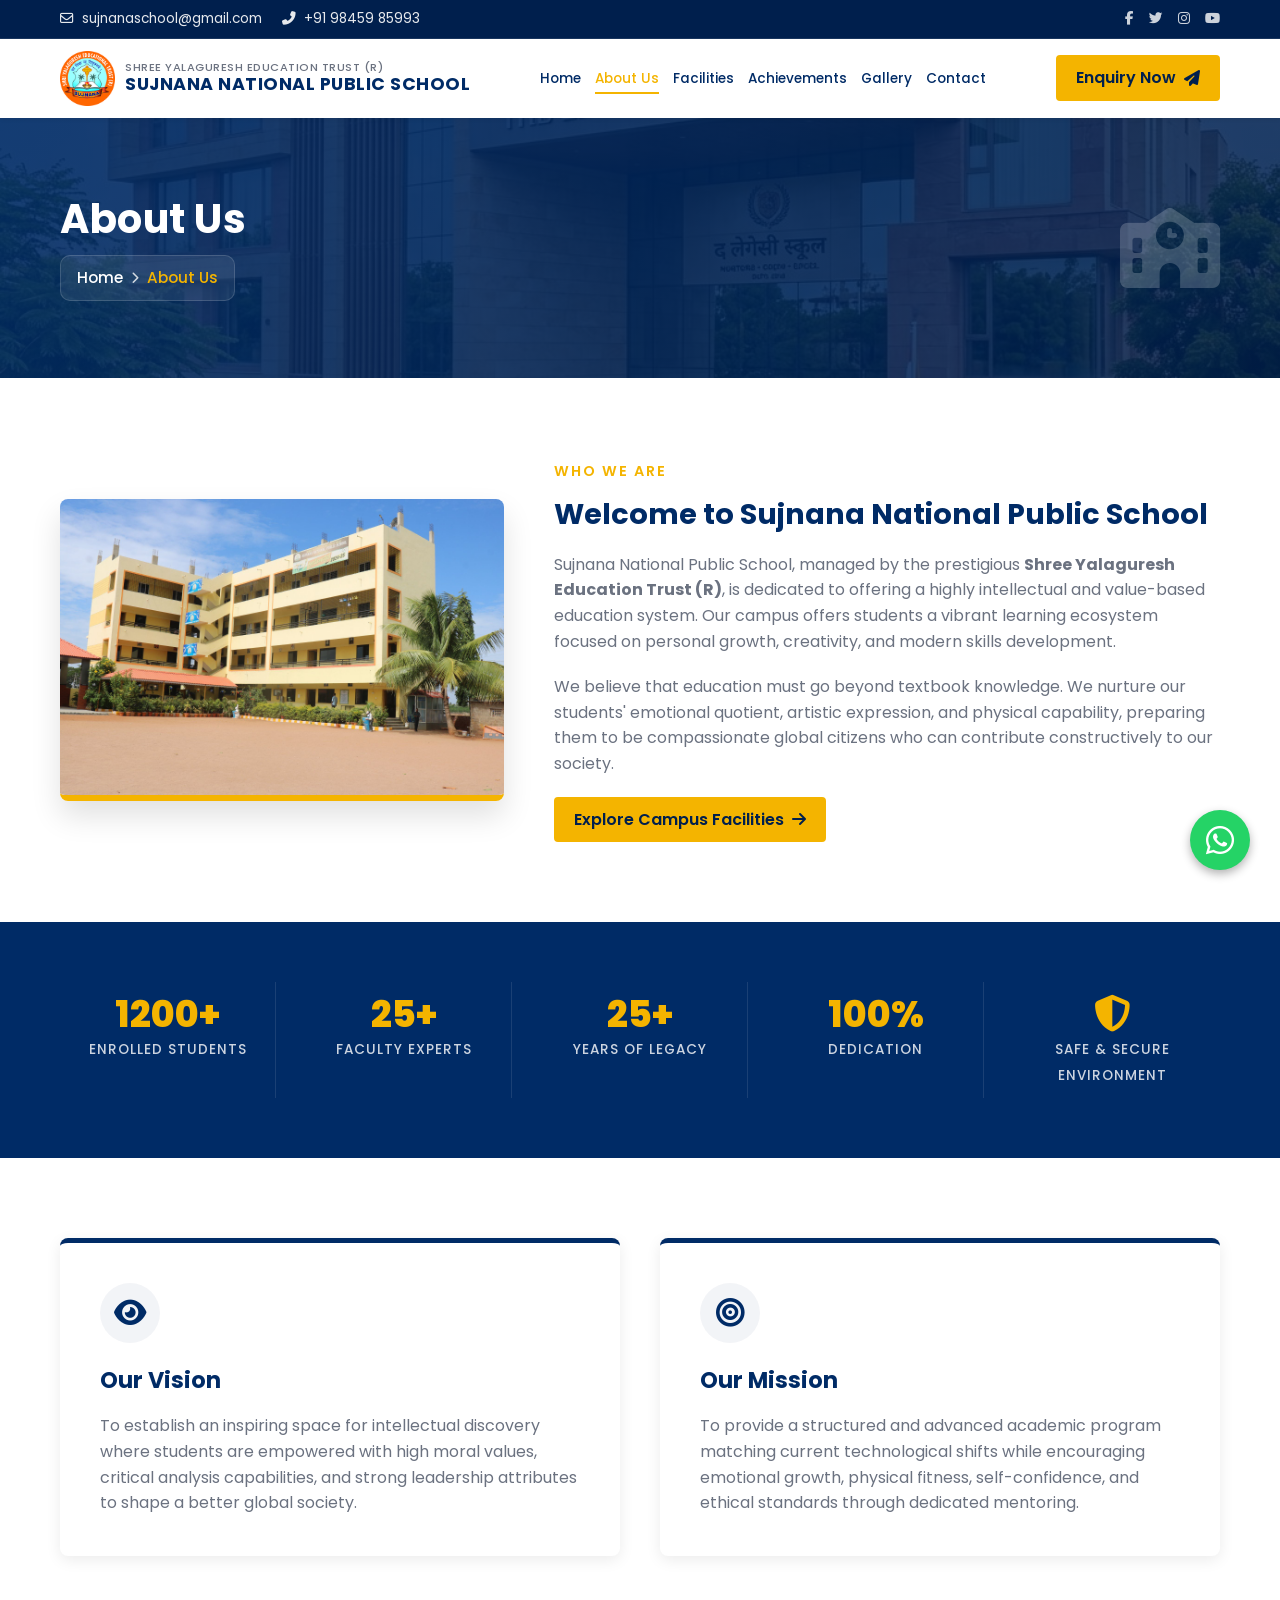
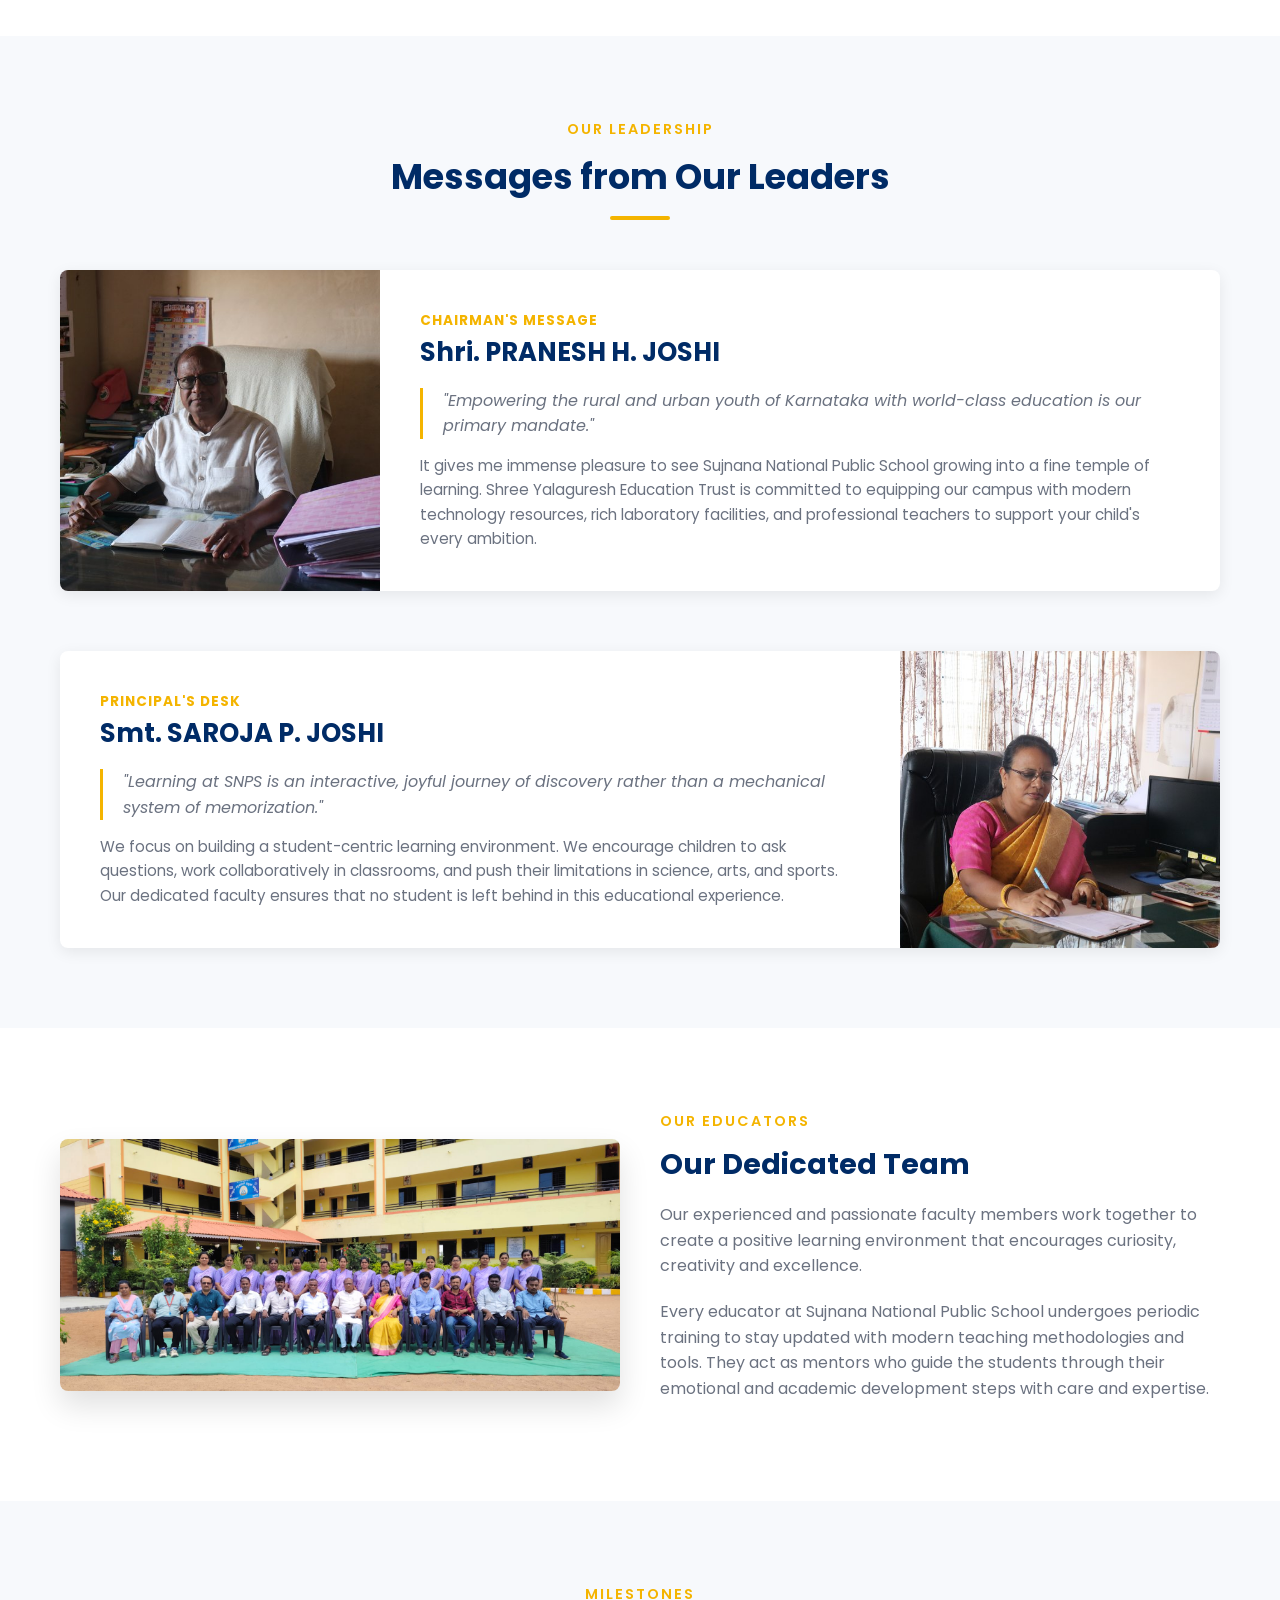
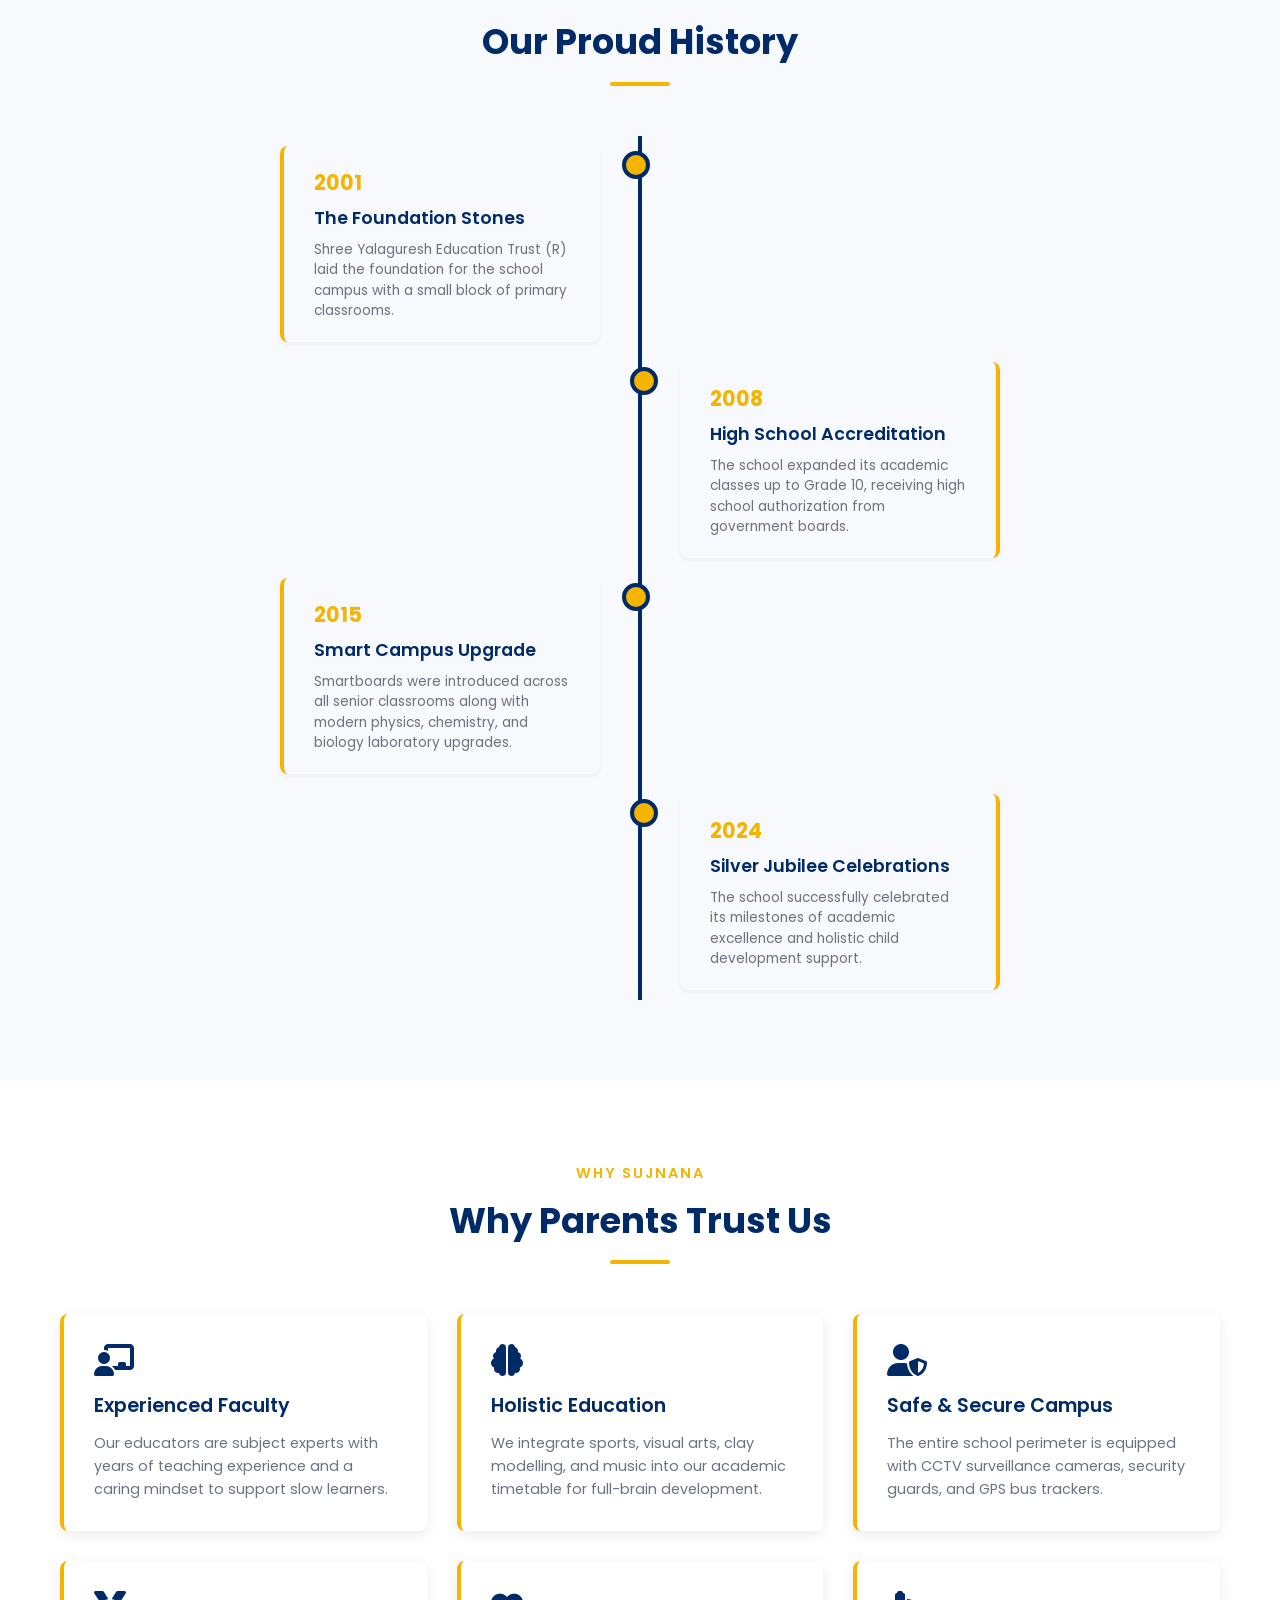
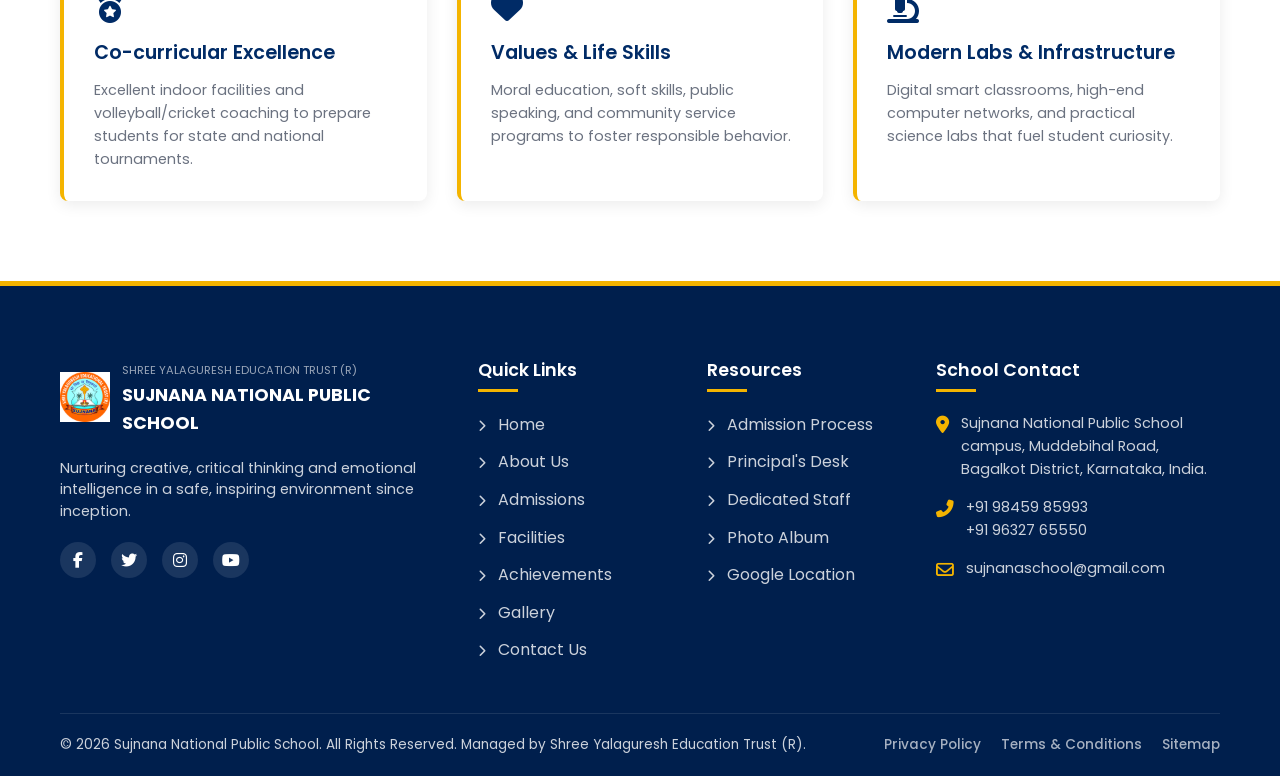
==== commit 50f43132: "Update school website: Google Sheets contact form integration, remove admissions from navbar, UI enh" ====
--- a/about.html
+++ b/about.html
@@ -53,7 +53,6 @@
           <ul class="nav-menu">
             <li><a href="index.html" class="nav-link">Home</a></li>
             <li><a href="about.html" class="nav-link">About Us</a></li>
-            <li><a href="admissions.html" class="nav-link">Admissions</a></li>
             <li><a href="facilities.html" class="nav-link">Facilities</a></li>
             <li><a href="achievements.html" class="nav-link">Achievements</a></li>
             <li><a href="gallery.html" class="nav-link">Gallery</a></li>
@@ -82,7 +81,6 @@
     <div class="mobile-menu">
       <a href="index.html" class="mobile-link">Home</a>
       <a href="about.html" class="mobile-link">About Us</a>
-      <a href="admissions.html" class="mobile-link">Admissions</a>
       <a href="facilities.html" class="mobile-link">Facilities</a>
       <a href="achievements.html" class="mobile-link">Achievements</a>
       <a href="gallery.html" class="mobile-link">Gallery</a>
--- a/css/style.css
+++ b/css/style.css
@@ -256,6 +256,19 @@
   color: var(--yellow);
 }
 
+.nav-link.disabled,
+.mobile-link.disabled {
+  opacity: 0.45;
+  cursor: not-allowed !important;
+  pointer-events: none;
+  color: var(--text-muted) !important;
+}
+
+.nav-link.disabled::after,
+.mobile-link.disabled::after {
+  display: none !important;
+}
+
 /* Header CTAs */
 .nav-cta {
   display: flex;
@@ -1321,6 +1334,42 @@
   color: #dc2626;
   margin-top: 4px;
   display: none;
+}
+
+.form-status-alert {
+  padding: 14px 18px;
+  border-radius: 8px;
+  font-size: 0.95rem;
+  font-weight: 500;
+  margin-bottom: 20px;
+  display: flex;
+  align-items: center;
+  gap: 12px;
+  line-height: 1.4;
+  animation: formAlertFadeIn 0.3s ease-out;
+}
+
+@keyframes formAlertFadeIn {
+  from { opacity: 0; transform: translateY(-8px); }
+  to { opacity: 1; transform: translateY(0); }
+}
+
+.form-status-alert.success {
+  background-color: #ecfdf5;
+  color: #065f46;
+  border: 1px solid #a7f3d0;
+}
+
+.form-status-alert.error {
+  background-color: #fef2f2;
+  color: #991b1b;
+  border: 1px solid #fecaca;
+}
+
+.form-status-alert.info {
+  background-color: #eff6ff;
+  color: #1e40af;
+  border: 1px solid #bfdbfe;
 }
 
 .enquiry-mobile-card {
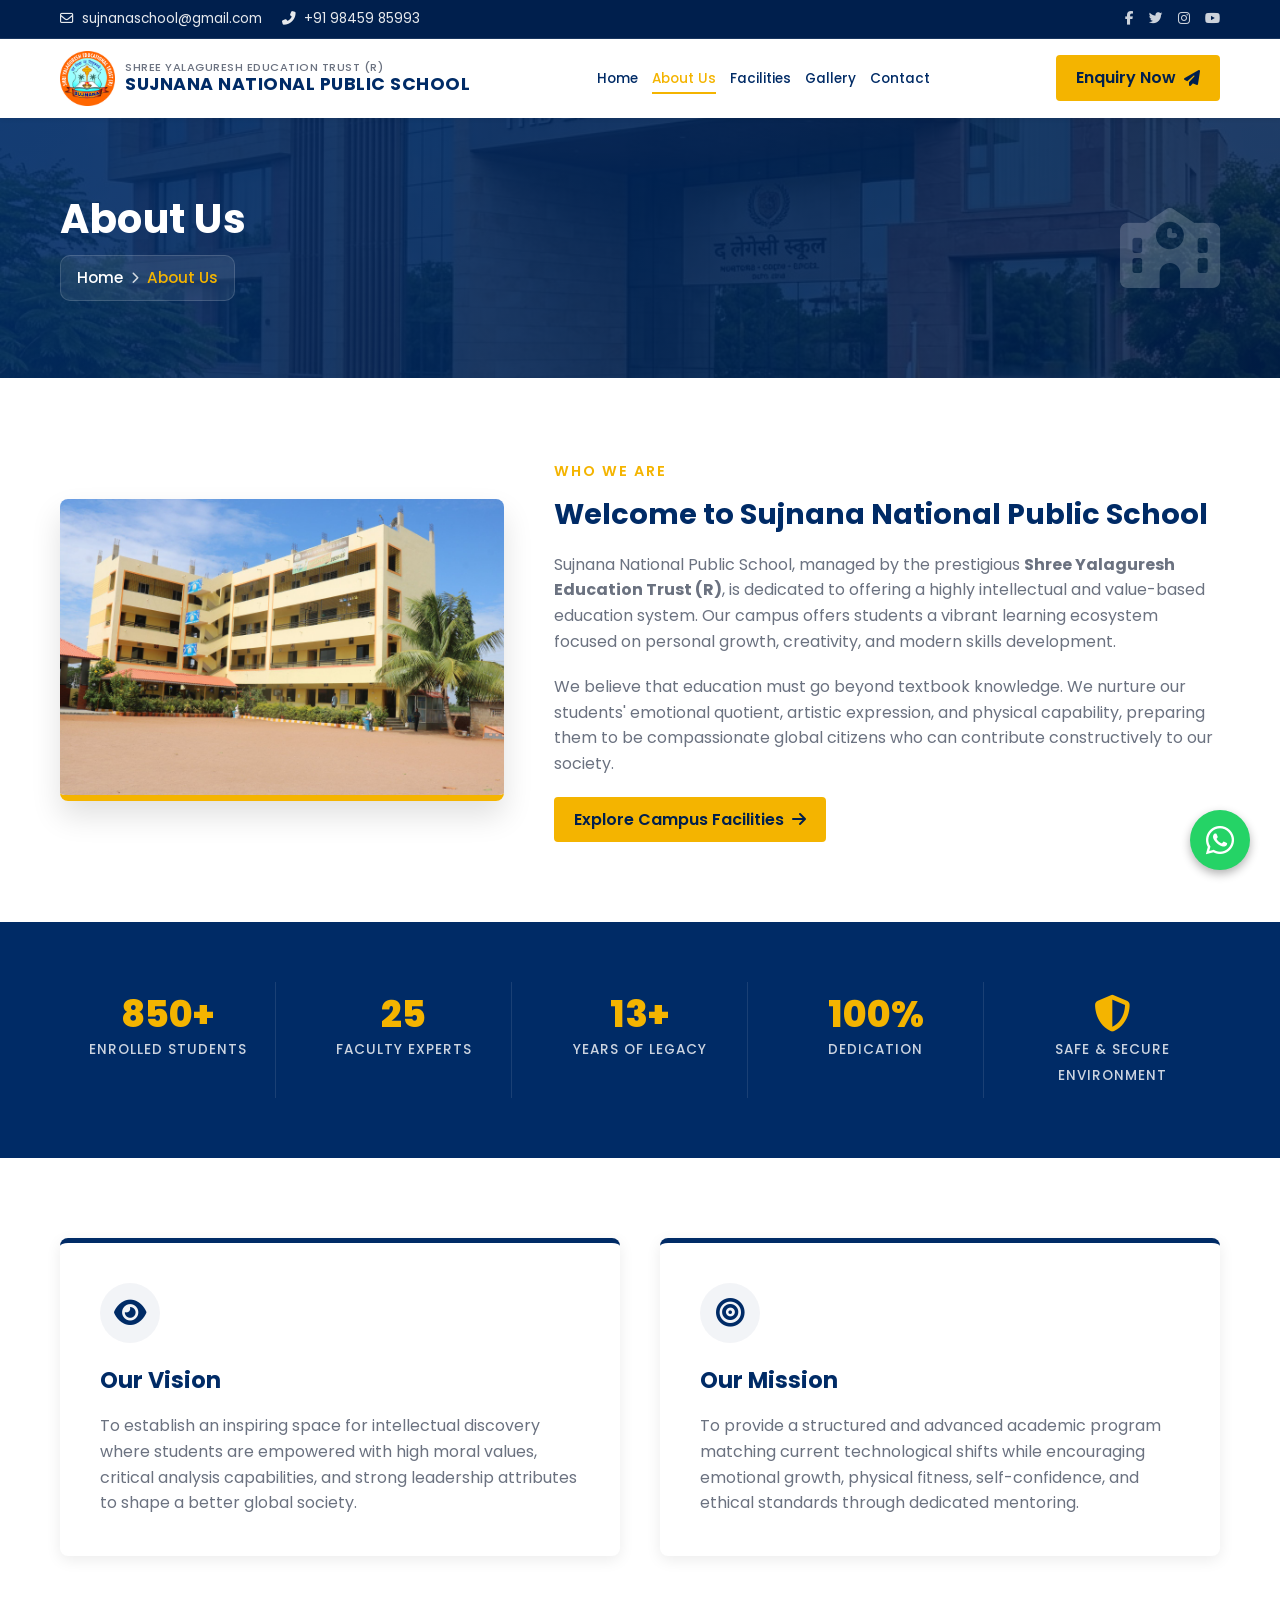
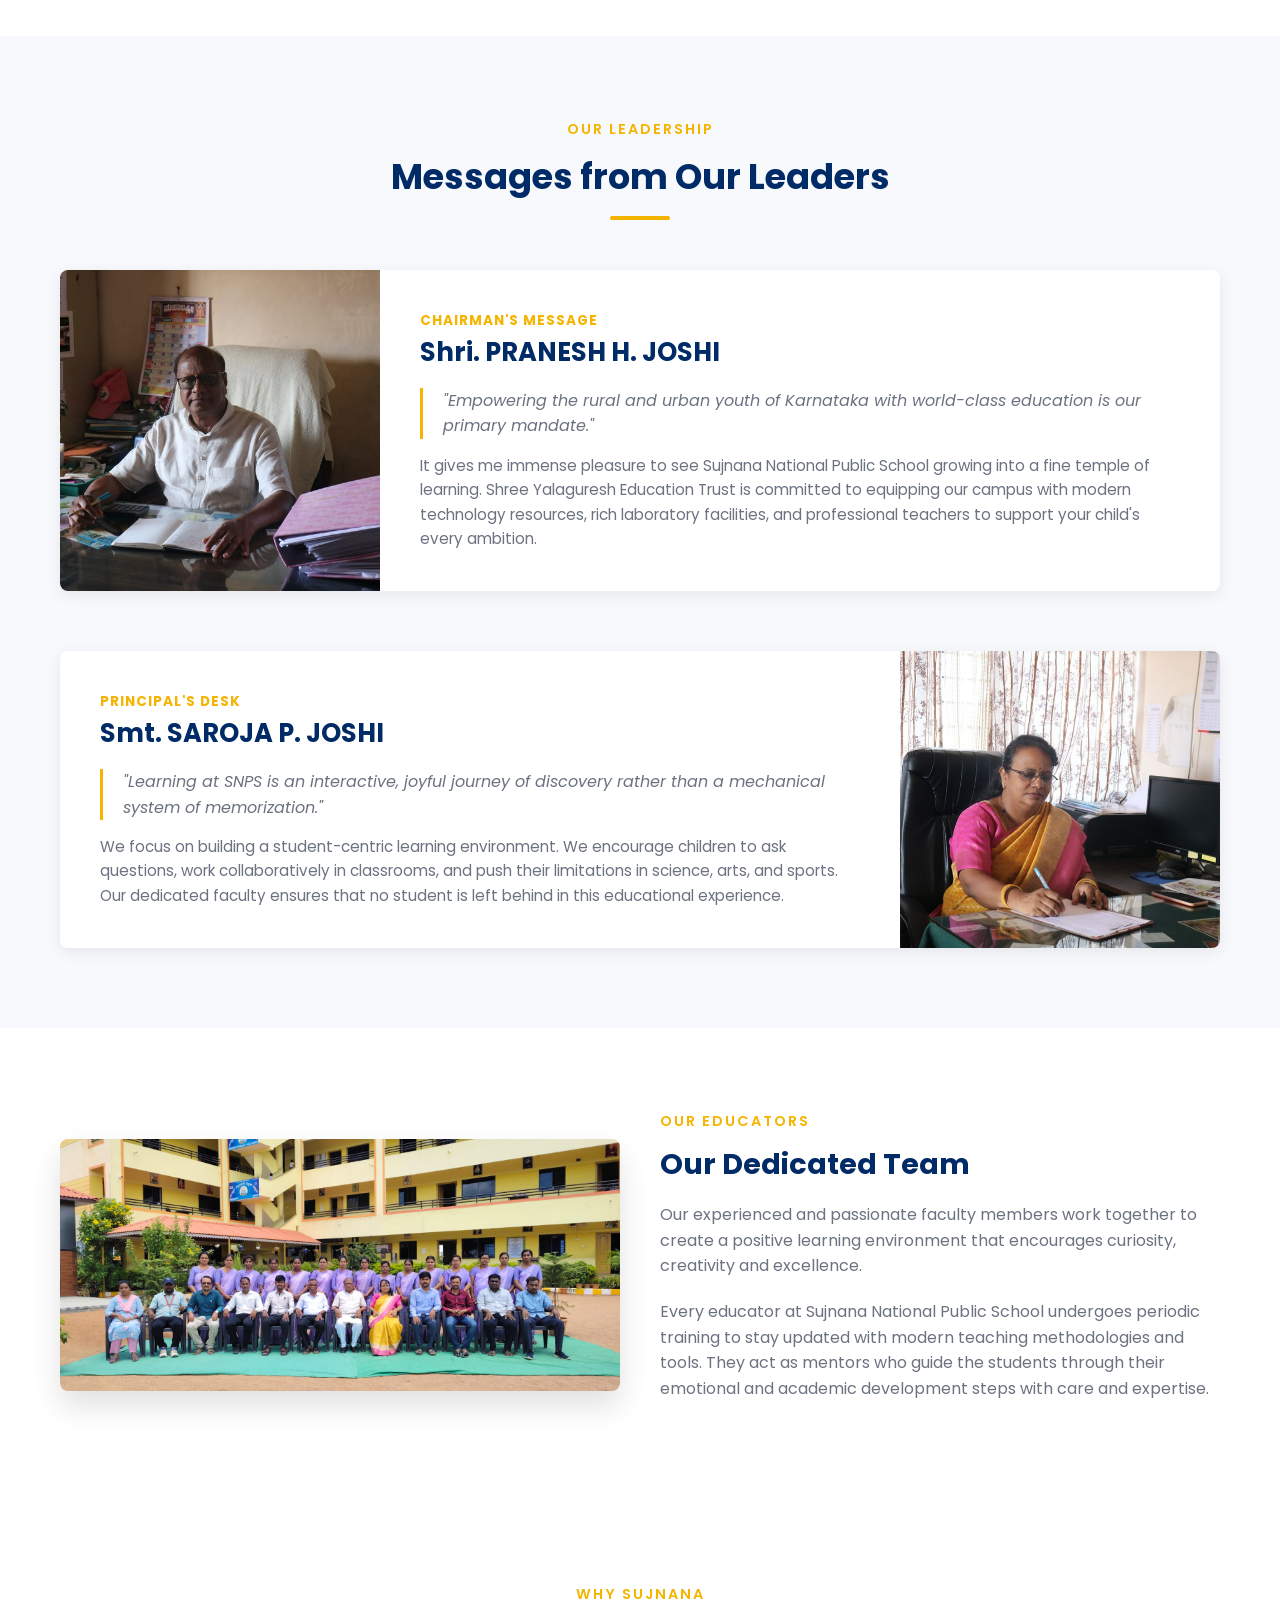
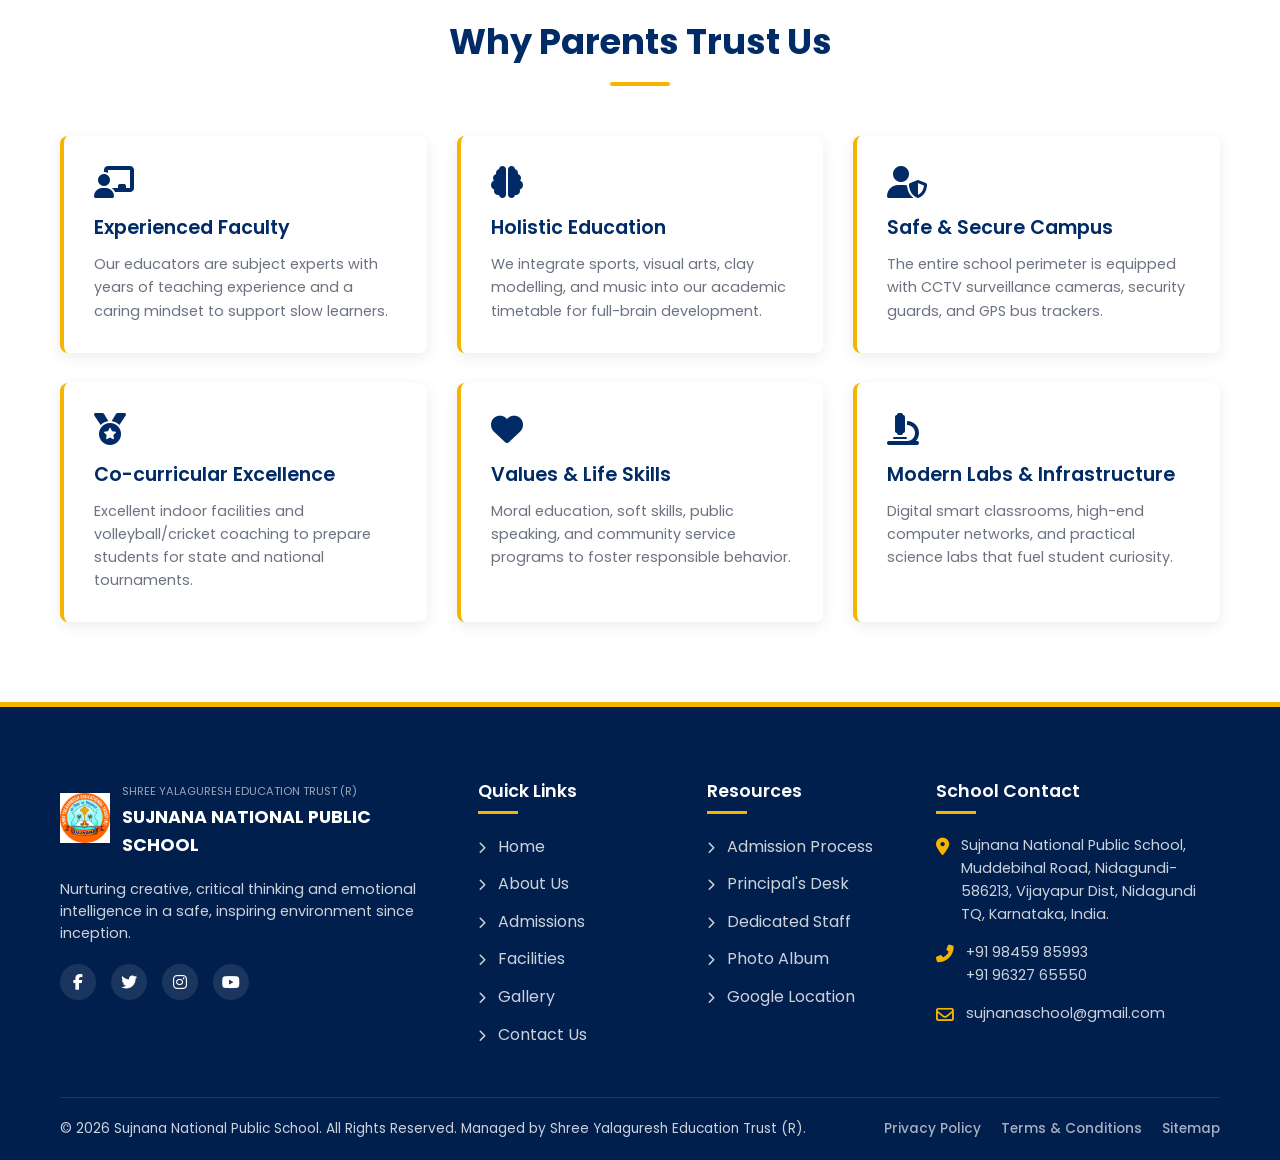
==== commit 22bc255b: "Hide achievements page and section, remove news-events page, add favicon, and update school address" ====
--- a/about.html
+++ b/about.html
@@ -12,6 +12,9 @@
   <link rel="stylesheet" href="https://cdnjs.cloudflare.com/ajax/libs/font-awesome/6.4.0/css/all.min.css">
   <!-- Style Sheet -->
   <link rel="stylesheet" href="css/style.css">
+  <!-- Favicon -->
+  <link rel="icon" type="image/jpeg" href="images/logo.jpeg">
+  <link rel="apple-touch-icon" href="images/logo.jpeg">
 </head>
 
 <body>
@@ -54,7 +57,7 @@
             <li><a href="index.html" class="nav-link">Home</a></li>
             <li><a href="about.html" class="nav-link">About Us</a></li>
             <li><a href="facilities.html" class="nav-link">Facilities</a></li>
-            <li><a href="achievements.html" class="nav-link">Achievements</a></li>
+            <!-- <li><a href="achievements.html" class="nav-link">Achievements</a></li> -->
             <li><a href="gallery.html" class="nav-link">Gallery</a></li>
             <li><a href="contact.html" class="nav-link">Contact</a></li>
           </ul>
@@ -82,7 +85,7 @@
       <a href="index.html" class="mobile-link">Home</a>
       <a href="about.html" class="mobile-link">About Us</a>
       <a href="facilities.html" class="mobile-link">Facilities</a>
-      <a href="achievements.html" class="mobile-link">Achievements</a>
+      <!-- <a href="achievements.html" class="mobile-link">Achievements</a> -->
       <a href="gallery.html" class="mobile-link">Gallery</a>
       <a href="contact.html" class="mobile-link">Contact</a>
     </div>
@@ -134,15 +137,15 @@
     <div class="container">
       <div class="stats-grid">
         <div class="stat-card">
-          <span class="stat-number">1200+</span>
+          <span class="stat-number">850+</span>
           <span class="stat-label">Enrolled Students</span>
         </div>
         <div class="stat-card">
-          <span class="stat-number">25+</span>
+          <span class="stat-number">25</span>
           <span class="stat-label">Faculty Experts</span>
         </div>
         <div class="stat-card">
-          <span class="stat-number">25+</span>
+          <span class="stat-number">13+</span>
           <span class="stat-label">Years of Legacy</span>
         </div>
         <div class="stat-card">
@@ -245,7 +248,7 @@
     </div>
   </section>
 
-  <!-- History Timeline -->
+  <!-- History Timeline 
   <section class="history-section" id="history">
     <div class="container">
       <div class="section-title-wrapper">
@@ -254,7 +257,7 @@
       </div>
 
       <div class="timeline">
-        <!-- Milestone 1 -->
+        <!-- Milestone 1 
         <div class="timeline-item left">
           <div class="timeline-content">
             <span class="timeline-year">2001</span>
@@ -263,7 +266,7 @@
               with a small block of primary classrooms.</p>
           </div>
         </div>
-        <!-- Milestone 2 -->
+        <!-- Milestone 2 
         <div class="timeline-item right">
           <div class="timeline-content">
             <span class="timeline-year">2008</span>
@@ -272,7 +275,7 @@
               authorization from government boards.</p>
           </div>
         </div>
-        <!-- Milestone 3 -->
+        <!-- Milestone 3 
         <div class="timeline-item left">
           <div class="timeline-content">
             <span class="timeline-year">2015</span>
@@ -281,7 +284,7 @@
               chemistry, and biology laboratory upgrades.</p>
           </div>
         </div>
-        <!-- Milestone 4 -->
+        <!-- Milestone 4 
         <div class="timeline-item right">
           <div class="timeline-content">
             <span class="timeline-year">2024</span>
@@ -292,7 +295,7 @@
         </div>
       </div>
     </div>
-  </section>
+  </section> -->
 
   <!-- Why Choose Us -->
   <section class="why-choose-us" id="why-choose-us">
@@ -384,8 +387,8 @@
                   style="font-size: 0.75rem; margin-right: 8px;"></i> Admissions</a></li>
             <li><a href="facilities.html"><i class="fas fa-chevron-right"
                   style="font-size: 0.75rem; margin-right: 8px;"></i> Facilities</a></li>
-            <li><a href="achievements.html"><i class="fas fa-chevron-right"
-                  style="font-size: 0.75rem; margin-right: 8px;"></i> Achievements</a></li>
+            <!-- <li><a href="achievements.html"><i class="fas fa-chevron-right"
+                  style="font-size: 0.75rem; margin-right: 8px;"></i> Achievements</a></li> -->
             <li><a href="gallery.html"><i class="fas fa-chevron-right"
                   style="font-size: 0.75rem; margin-right: 8px;"></i> Gallery</a></li>
             <li><a href="contact.html"><i class="fas fa-chevron-right"
@@ -414,7 +417,7 @@
           <div class="footer-contact-info">
             <div class="footer-contact-item">
               <i class="fas fa-map-marker-alt"></i>
-              <span>Sujnana National Public School campus, Muddebihal Road, Bagalkot District, Karnataka, India.</span>
+              <span>Sujnana National Public School, Muddebihal Road, Nidagundi-586213, Vijayapur Dist, Nidagundi TQ, Karnataka, India.</span>
             </div>
             <div class="footer-contact-item">
               <i class="fas fa-phone-alt"></i>
